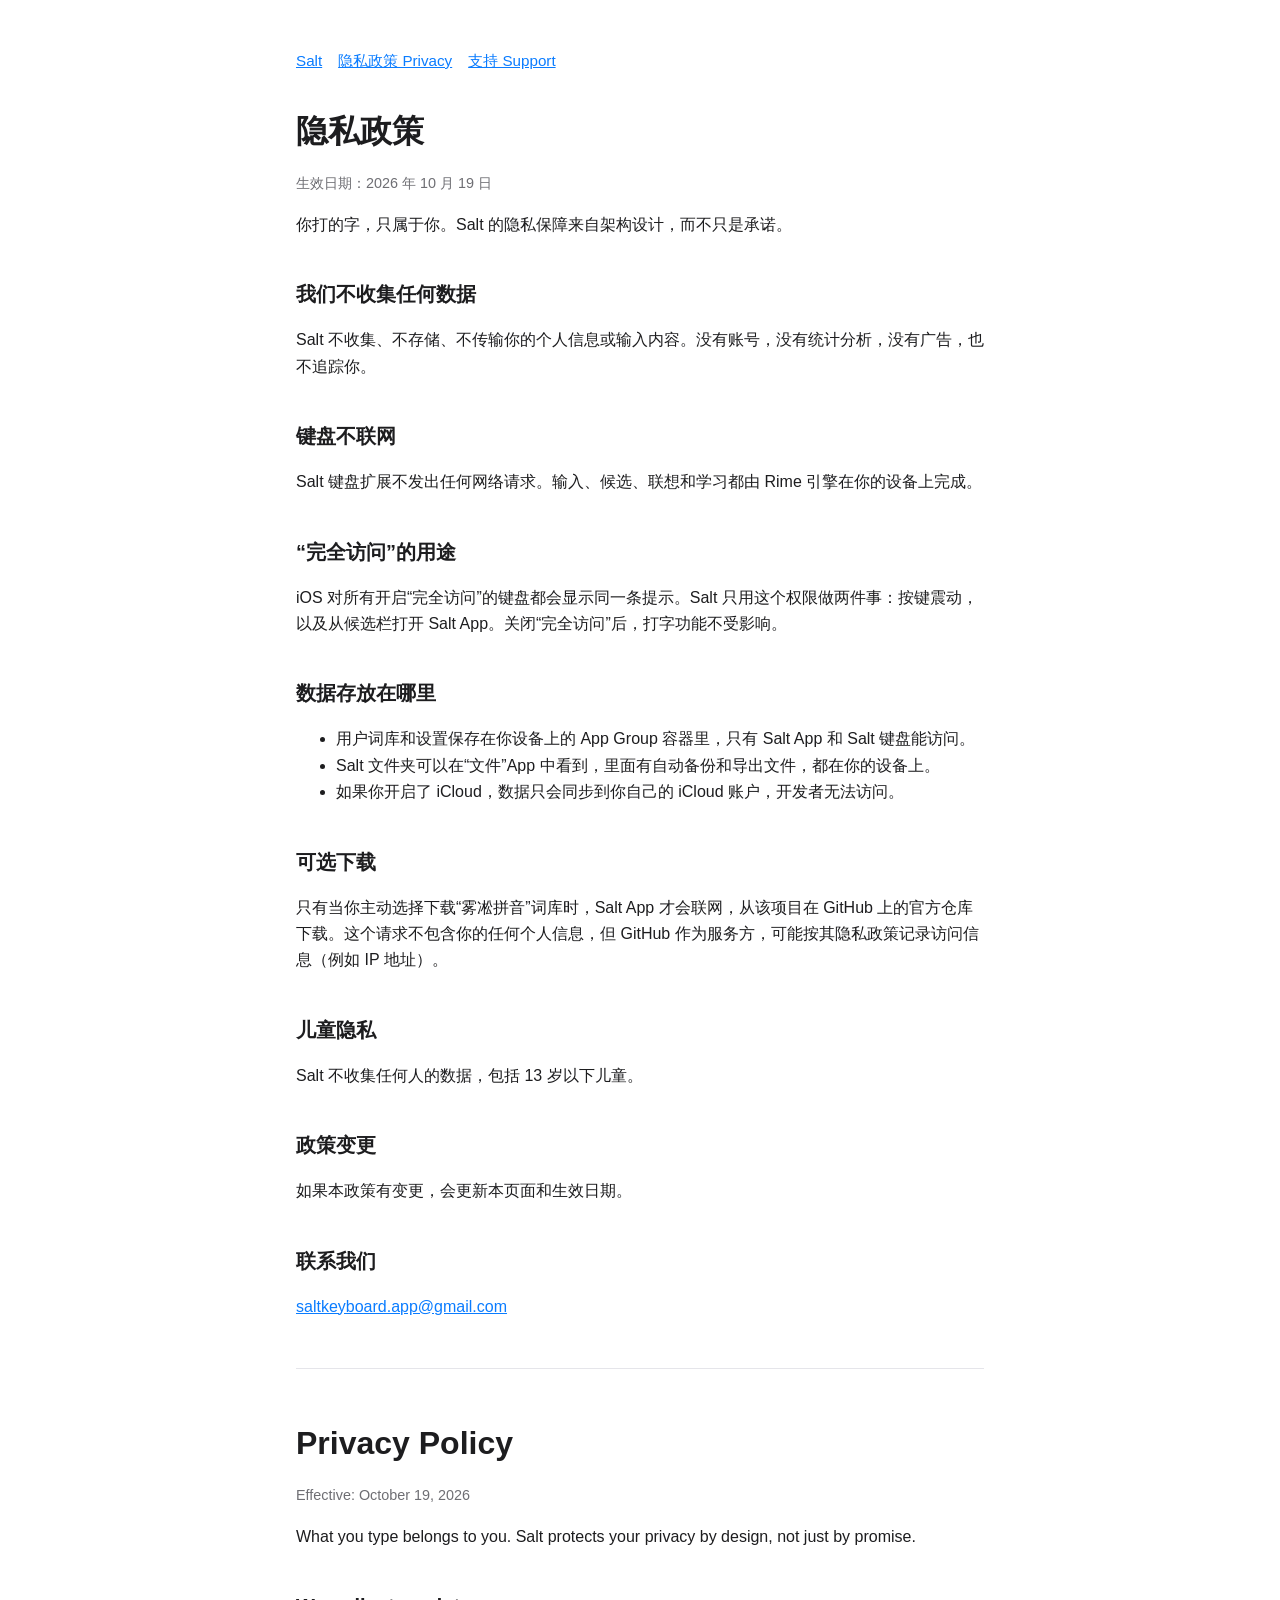
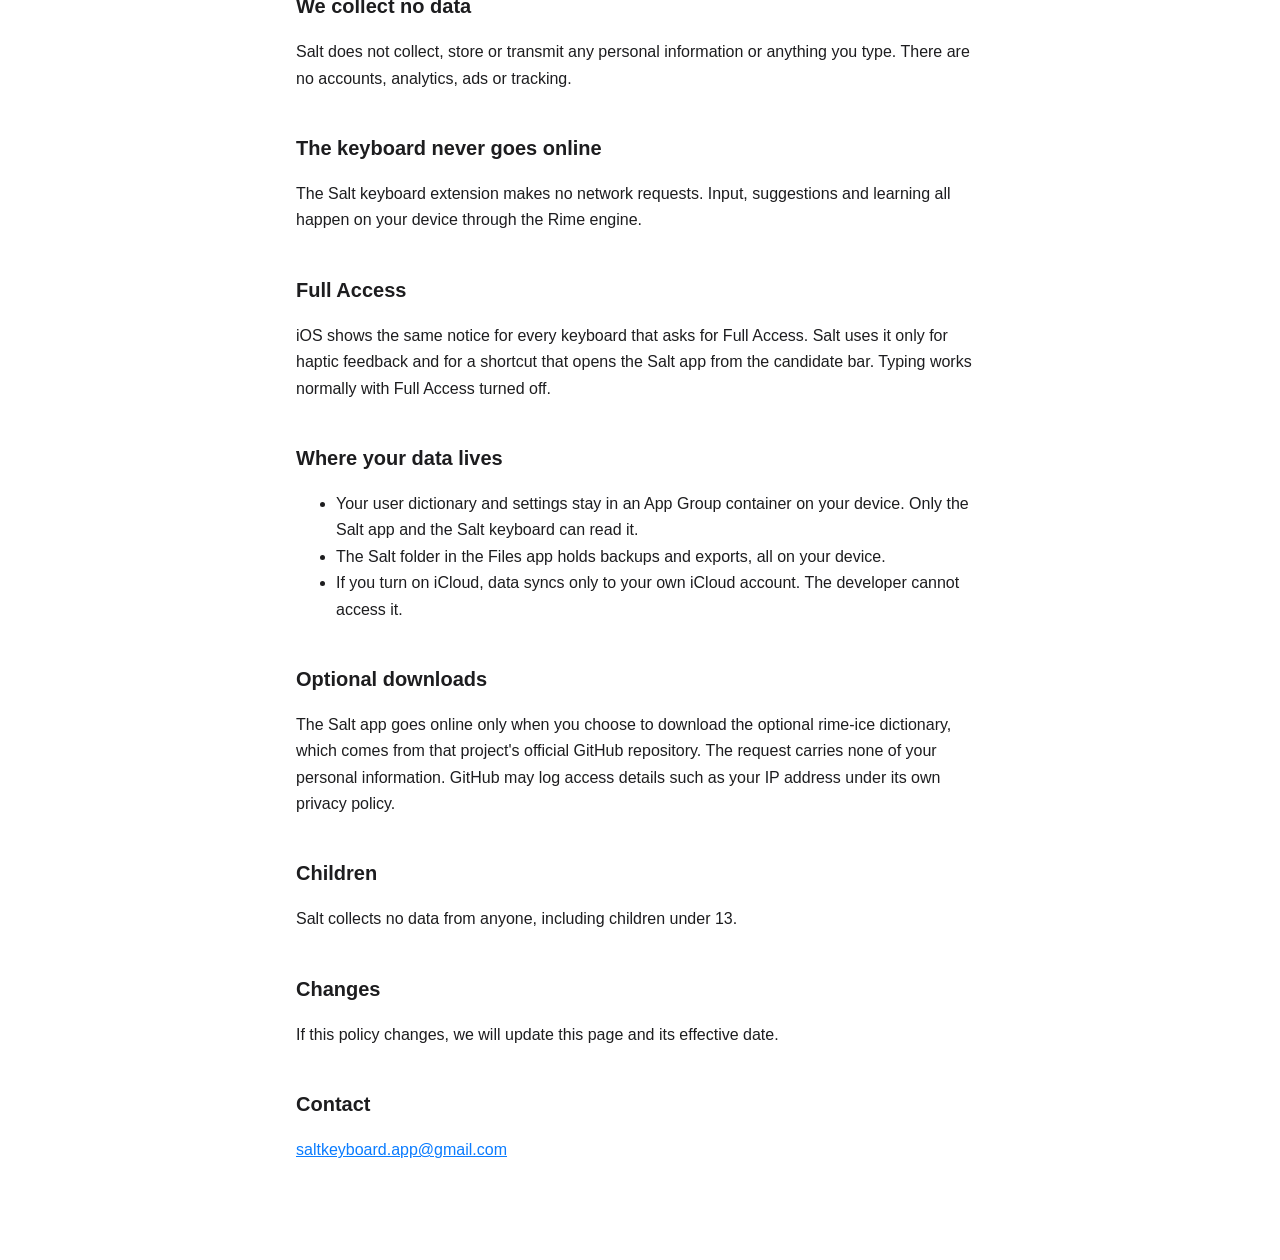
==== privacy.html @ 6d0b430e "Add landing, privacy policy and support pages Co-Authored-By: Claude Opus 5.5 <noreply@anthropic.com" ====
<!doctype html>
<html lang="zh-Hans">
<head>
<meta charset="utf-8">
<meta name="viewport" content="width=device-width,initial-scale=1">
<title>Salt 隐私政策</title>
<link rel="stylesheet" href="style.css">
</head>
<body><main>
<nav><a href="./">Salt</a><a href="privacy.html">隐私政策 Privacy</a><a href="support.html">支持 Support</a></nav>
<h1>隐私政策</h1>
<p class="muted">生效日期：2026 年 10 月 19 日</p>
<p>你打的字，只属于你。Salt 的隐私保障来自架构设计，而不只是承诺。</p>

<h2>我们不收集任何数据</h2>
<p>Salt 不收集、不存储、不传输你的个人信息或输入内容。没有账号，没有统计分析，没有广告，也不追踪你。</p>

<h2>键盘不联网</h2>
<p>Salt 键盘扩展不发出任何网络请求。输入、候选、联想和学习都由 Rime 引擎在你的设备上完成。</p>

<h2>“完全访问”的用途</h2>
<p>iOS 对所有开启“完全访问”的键盘都会显示同一条提示。Salt 只用这个权限做两件事：按键震动，以及从候选栏打开 Salt App。关闭“完全访问”后，打字功能不受影响。</p>

<h2>数据存放在哪里</h2>
<ul>
<li>用户词库和设置保存在你设备上的 App Group 容器里，只有 Salt App 和 Salt 键盘能访问。</li>
<li>Salt 文件夹可以在“文件”App 中看到，里面有自动备份和导出文件，都在你的设备上。</li>
<li>如果你开启了 iCloud，数据只会同步到你自己的 iCloud 账户，开发者无法访问。</li>
</ul>

<h2>可选下载</h2>
<p>只有当你主动选择下载“雾凇拼音”词库时，Salt App 才会联网，从该项目在 GitHub 上的官方仓库下载。这个请求不包含你的任何个人信息，但 GitHub 作为服务方，可能按其隐私政策记录访问信息（例如 IP 地址）。</p>

<h2>儿童隐私</h2>
<p>Salt 不收集任何人的数据，包括 13 岁以下儿童。</p>

<h2>政策变更</h2>
<p>如果本政策有变更，会更新本页面和生效日期。</p>

<h2>联系我们</h2>
<p><a href="mailto:saltkeyboard.app@gmail.com">saltkeyboard.app@gmail.com</a></p>

<hr>

<h1 lang="en">Privacy Policy</h1>
<div lang="en">
<p class="muted">Effective: October 19, 2026</p>
<p>What you type belongs to you. Salt protects your privacy by design, not just by promise.</p>
<h2>We collect no data</h2>
<p>Salt does not collect, store or transmit any personal information or anything you type. There are no accounts, analytics, ads or tracking.</p>
<h2>The keyboard never goes online</h2>
<p>The Salt keyboard extension makes no network requests. Input, suggestions and learning all happen on your device through the Rime engine.</p>
<h2>Full Access</h2>
<p>iOS shows the same notice for every keyboard that asks for Full Access. Salt uses it only for haptic feedback and for a shortcut that opens the Salt app from the candidate bar. Typing works normally with Full Access turned off.</p>
<h2>Where your data lives</h2>
<ul>
<li>Your user dictionary and settings stay in an App Group container on your device. Only the Salt app and the Salt keyboard can read it.</li>
<li>The Salt folder in the Files app holds backups and exports, all on your device.</li>
<li>If you turn on iCloud, data syncs only to your own iCloud account. The developer cannot access it.</li>
</ul>
<h2>Optional downloads</h2>
<p>The Salt app goes online only when you choose to download the optional rime-ice dictionary, which comes from that project's official GitHub repository. The request carries none of your personal information. GitHub may log access details such as your IP address under its own privacy policy.</p>
<h2>Children</h2>
<p>Salt collects no data from anyone, including children under 13.</p>
<h2>Changes</h2>
<p>If this policy changes, we will update this page and its effective date.</p>
<h2>Contact</h2>
<p><a href="mailto:saltkeyboard.app@gmail.com">saltkeyboard.app@gmail.com</a></p>
</div>
</main></body></html>
---- style.css ----
:root{--bg:#fff;--fg:#1d1d1f;--muted:#6e6e73;--line:#e5e5ea;--accent:#0a7cff}
@media (prefers-color-scheme:dark){:root{--bg:#000;--fg:#f5f5f7;--muted:#a1a1a6;--line:#2c2c2e;--accent:#4da3ff}}
*{box-sizing:border-box}
body{margin:0;background:var(--bg);color:var(--fg);font:16px/1.65 -apple-system,BlinkMacSystemFont,"PingFang SC","PingFang TC","Helvetica Neue",sans-serif}
main{max-width:720px;margin:0 auto;padding:48px 16px 80px}
h1{font-size:2rem;margin:0 0 4px}h2{font-size:1.25rem;margin:2em 0 .5em}
.muted{color:var(--muted);font-size:.9rem}
a{color:var(--accent)}
nav{display:flex;gap:16px;margin-bottom:32px;font-size:.95rem}
hr{border:0;border-top:1px solid var(--line);margin:48px 0}
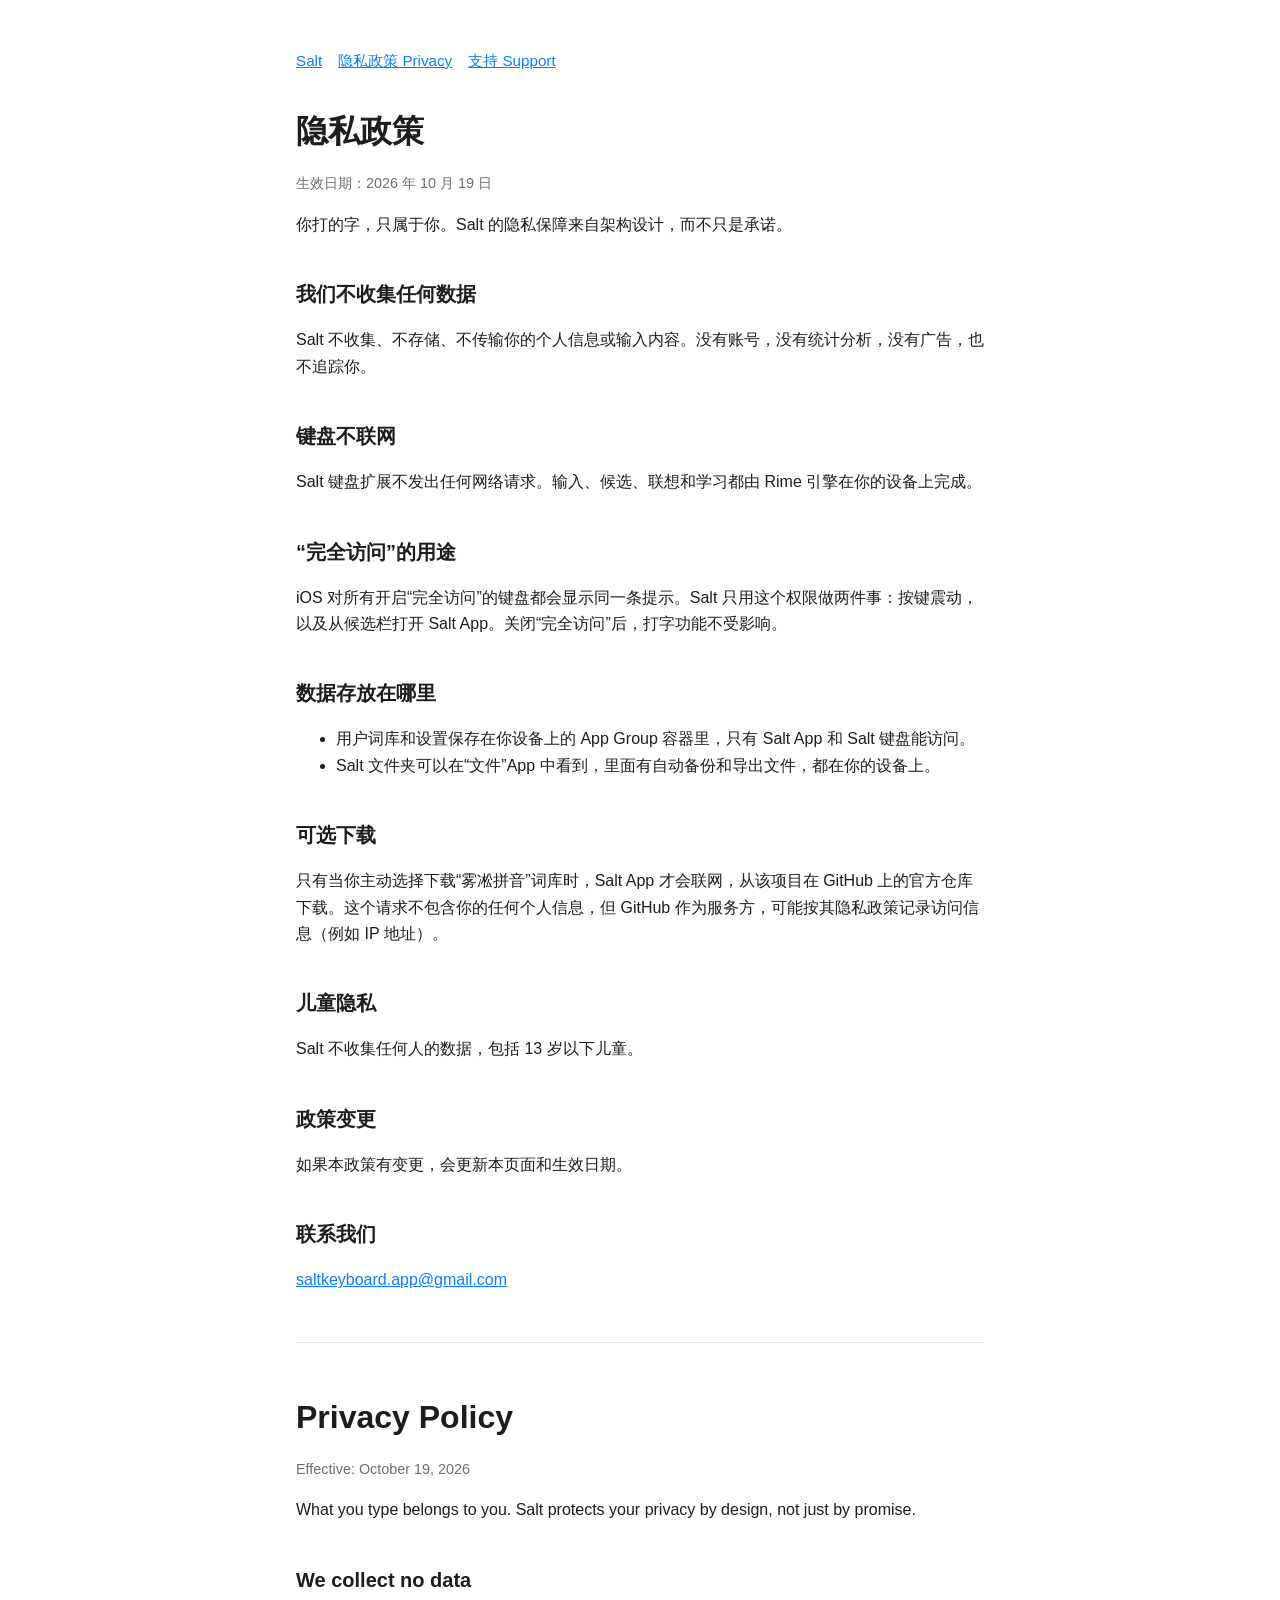
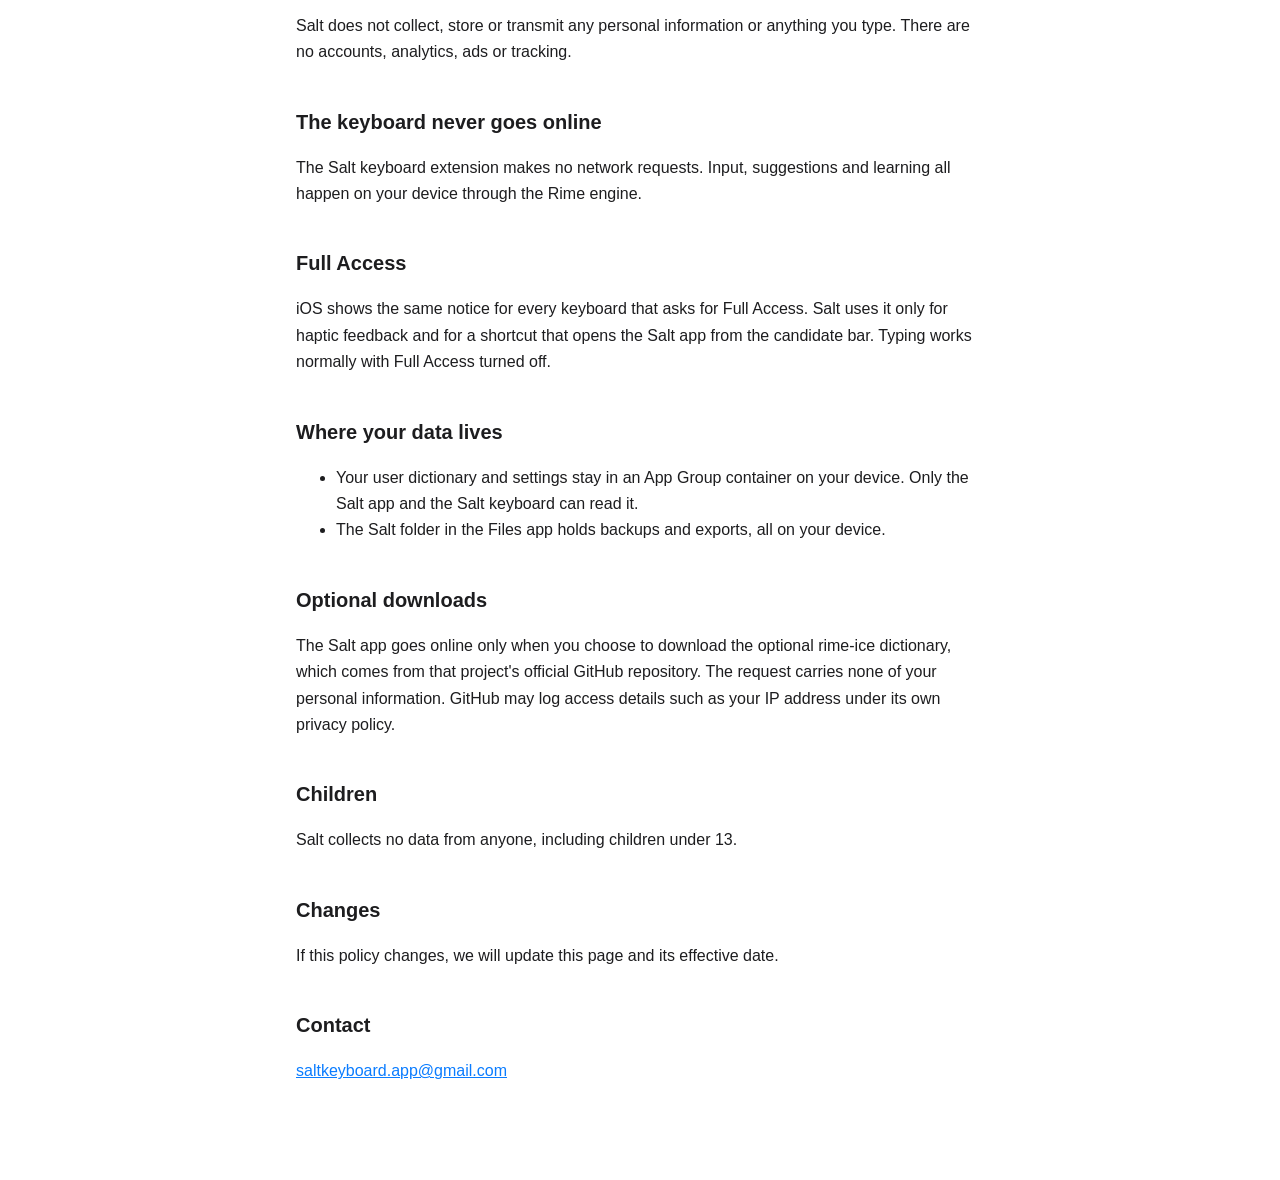
==== commit 064bcbc2: "Remove iCloud sync claims (not implemented) Co-Authored-By: Claude Opus 5.5 <noreply@anthropic.com> " ====
--- a/privacy.html
+++ b/privacy.html
@@ -25,7 +25,6 @@
 <ul>
 <li>用户词库和设置保存在你设备上的 App Group 容器里，只有 Salt App 和 Salt 键盘能访问。</li>
 <li>Salt 文件夹可以在“文件”App 中看到，里面有自动备份和导出文件，都在你的设备上。</li>
-<li>如果你开启了 iCloud，数据只会同步到你自己的 iCloud 账户，开发者无法访问。</li>
 </ul>
 
 <h2>可选下载</h2>
@@ -56,7 +55,6 @@
 <ul>
 <li>Your user dictionary and settings stay in an App Group container on your device. Only the Salt app and the Salt keyboard can read it.</li>
 <li>The Salt folder in the Files app holds backups and exports, all on your device.</li>
-<li>If you turn on iCloud, data syncs only to your own iCloud account. The developer cannot access it.</li>
 </ul>
 <h2>Optional downloads</h2>
 <p>The Salt app goes online only when you choose to download the optional rime-ice dictionary, which comes from that project's official GitHub repository. The request carries none of your personal information. GitHub may log access details such as your IP address under its own privacy policy.</p>
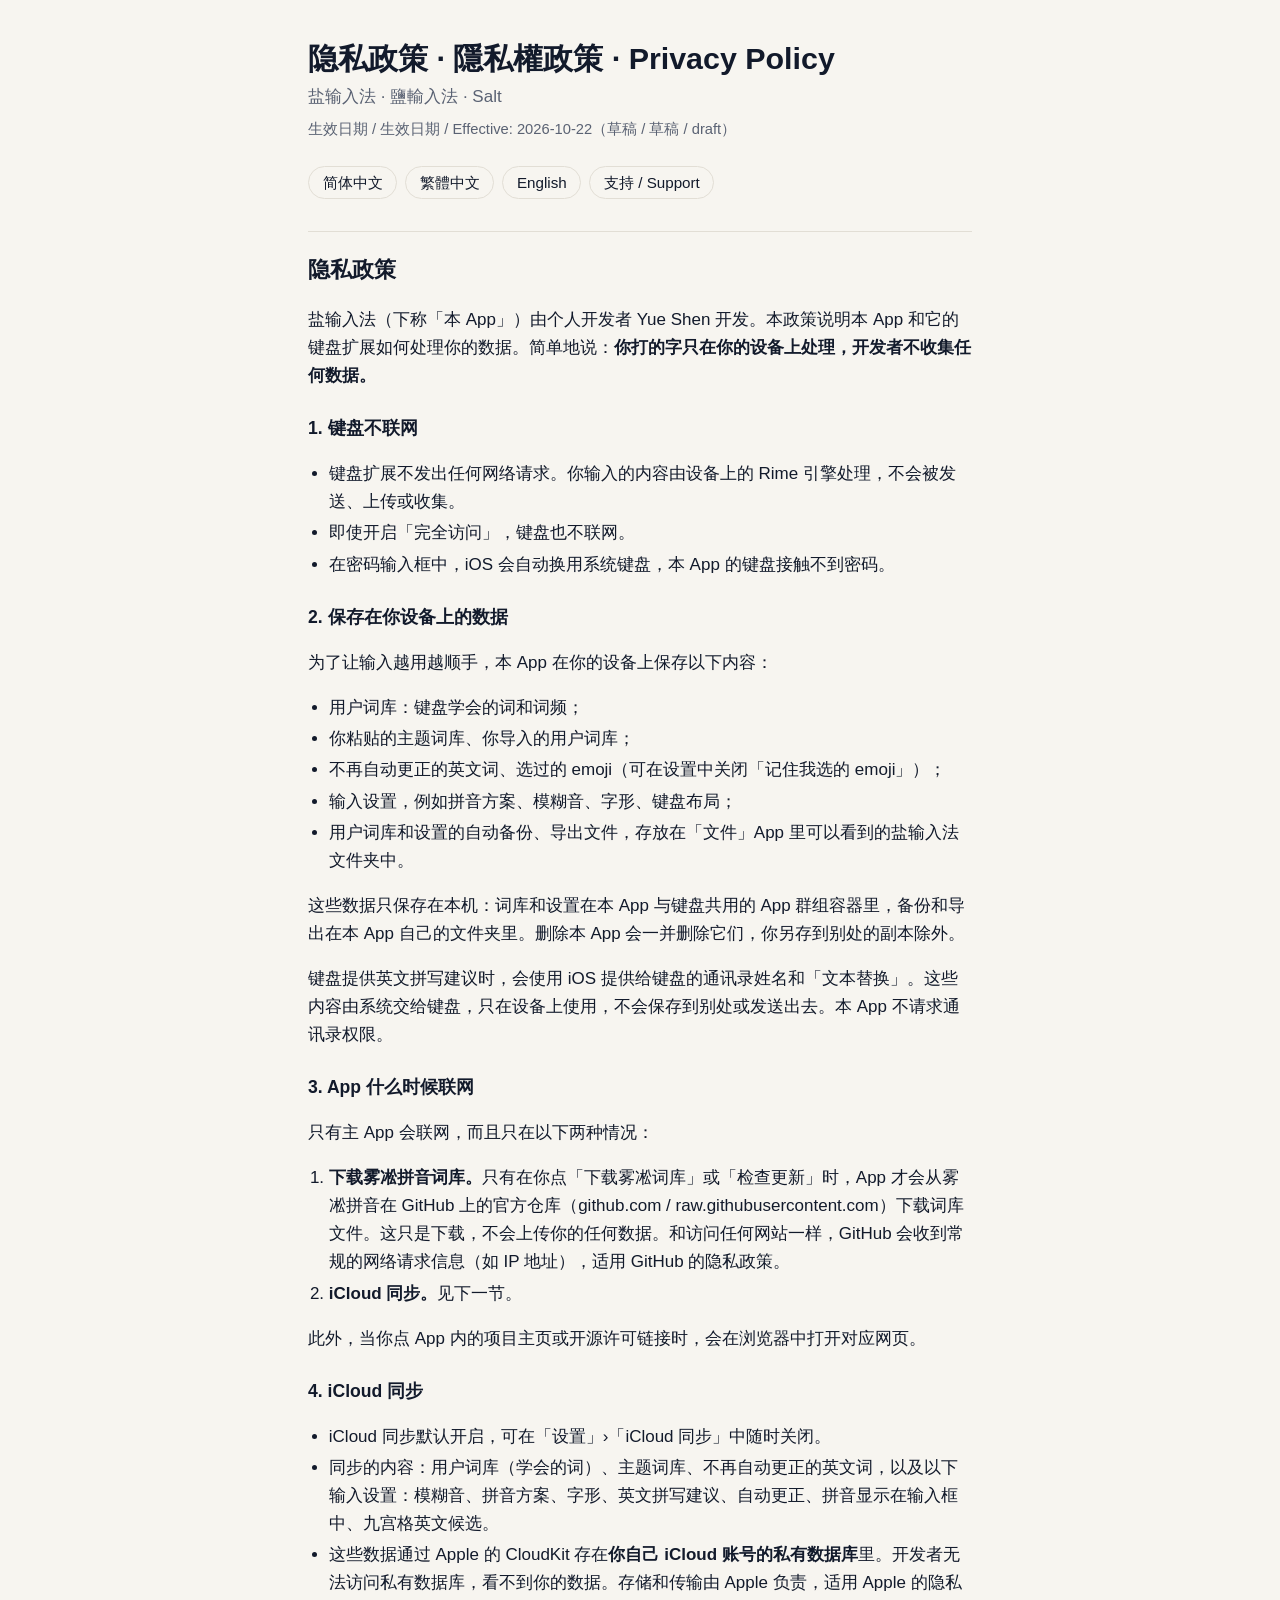
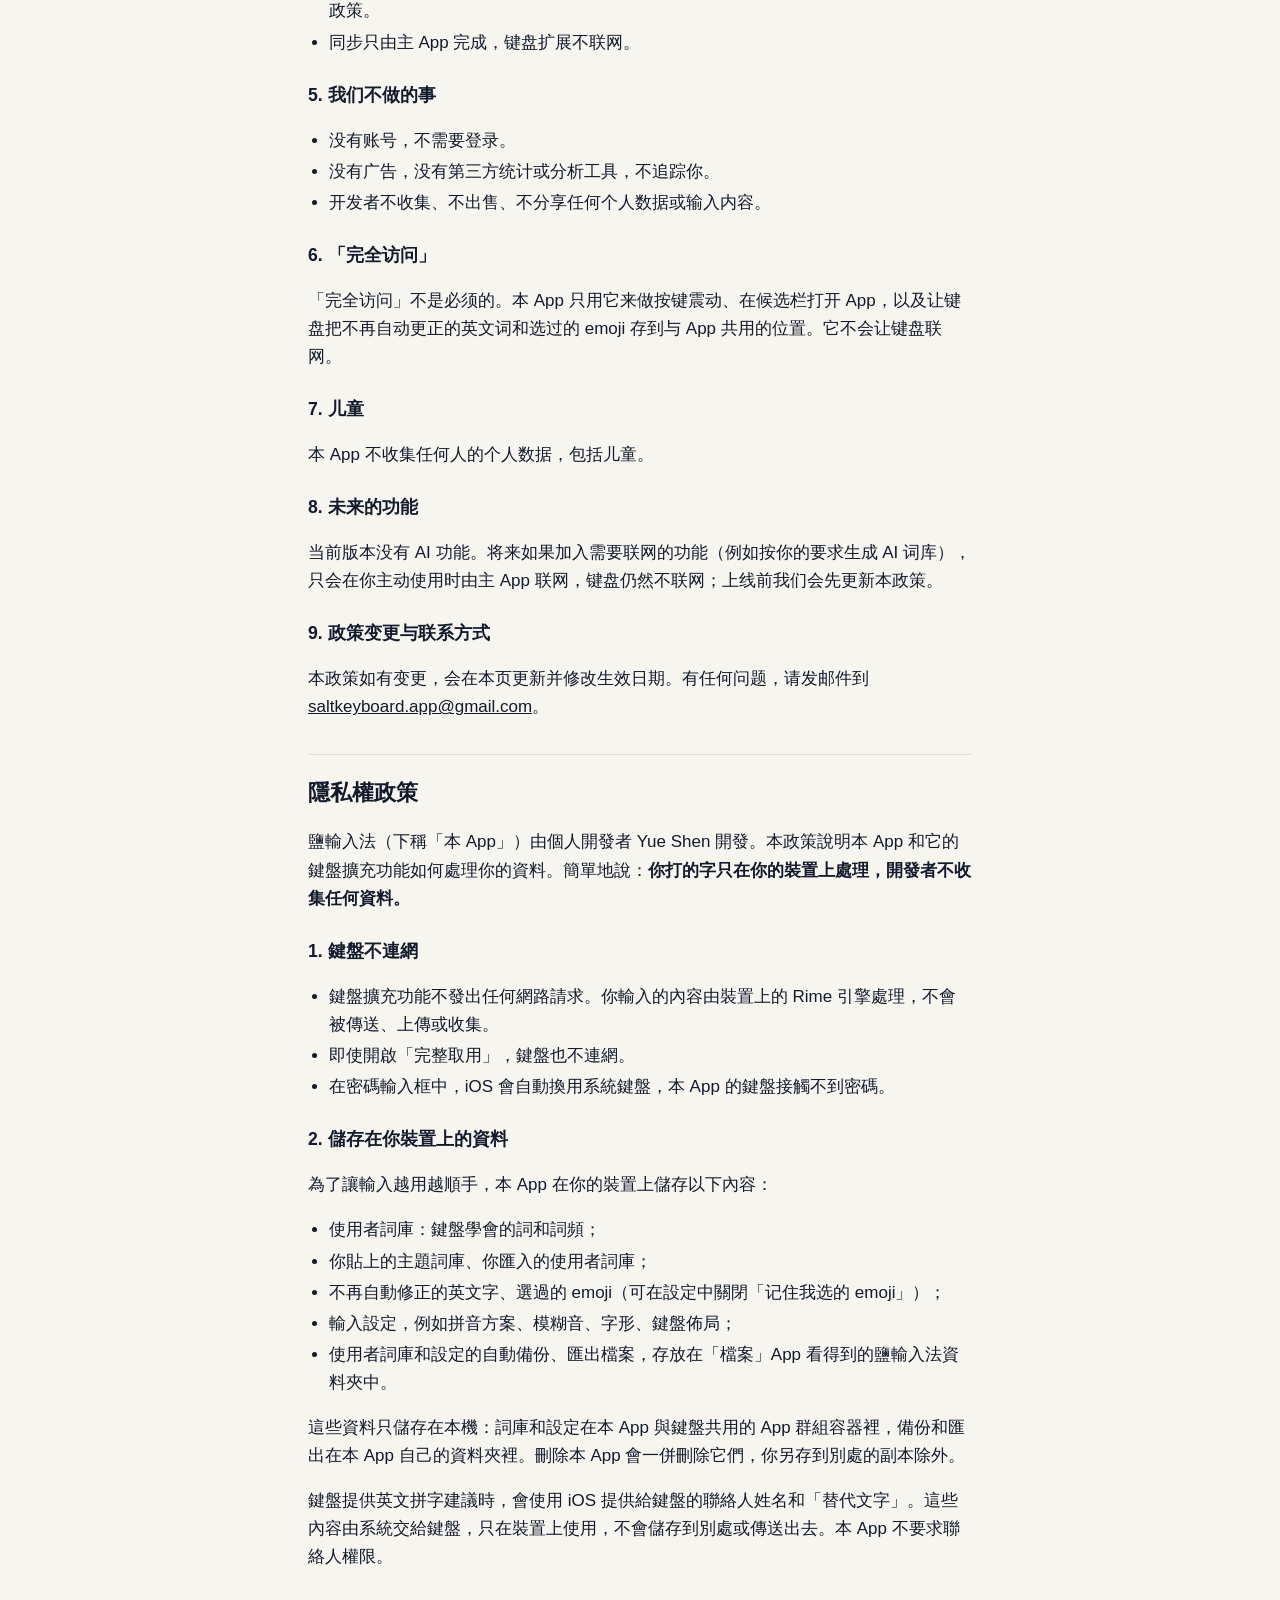
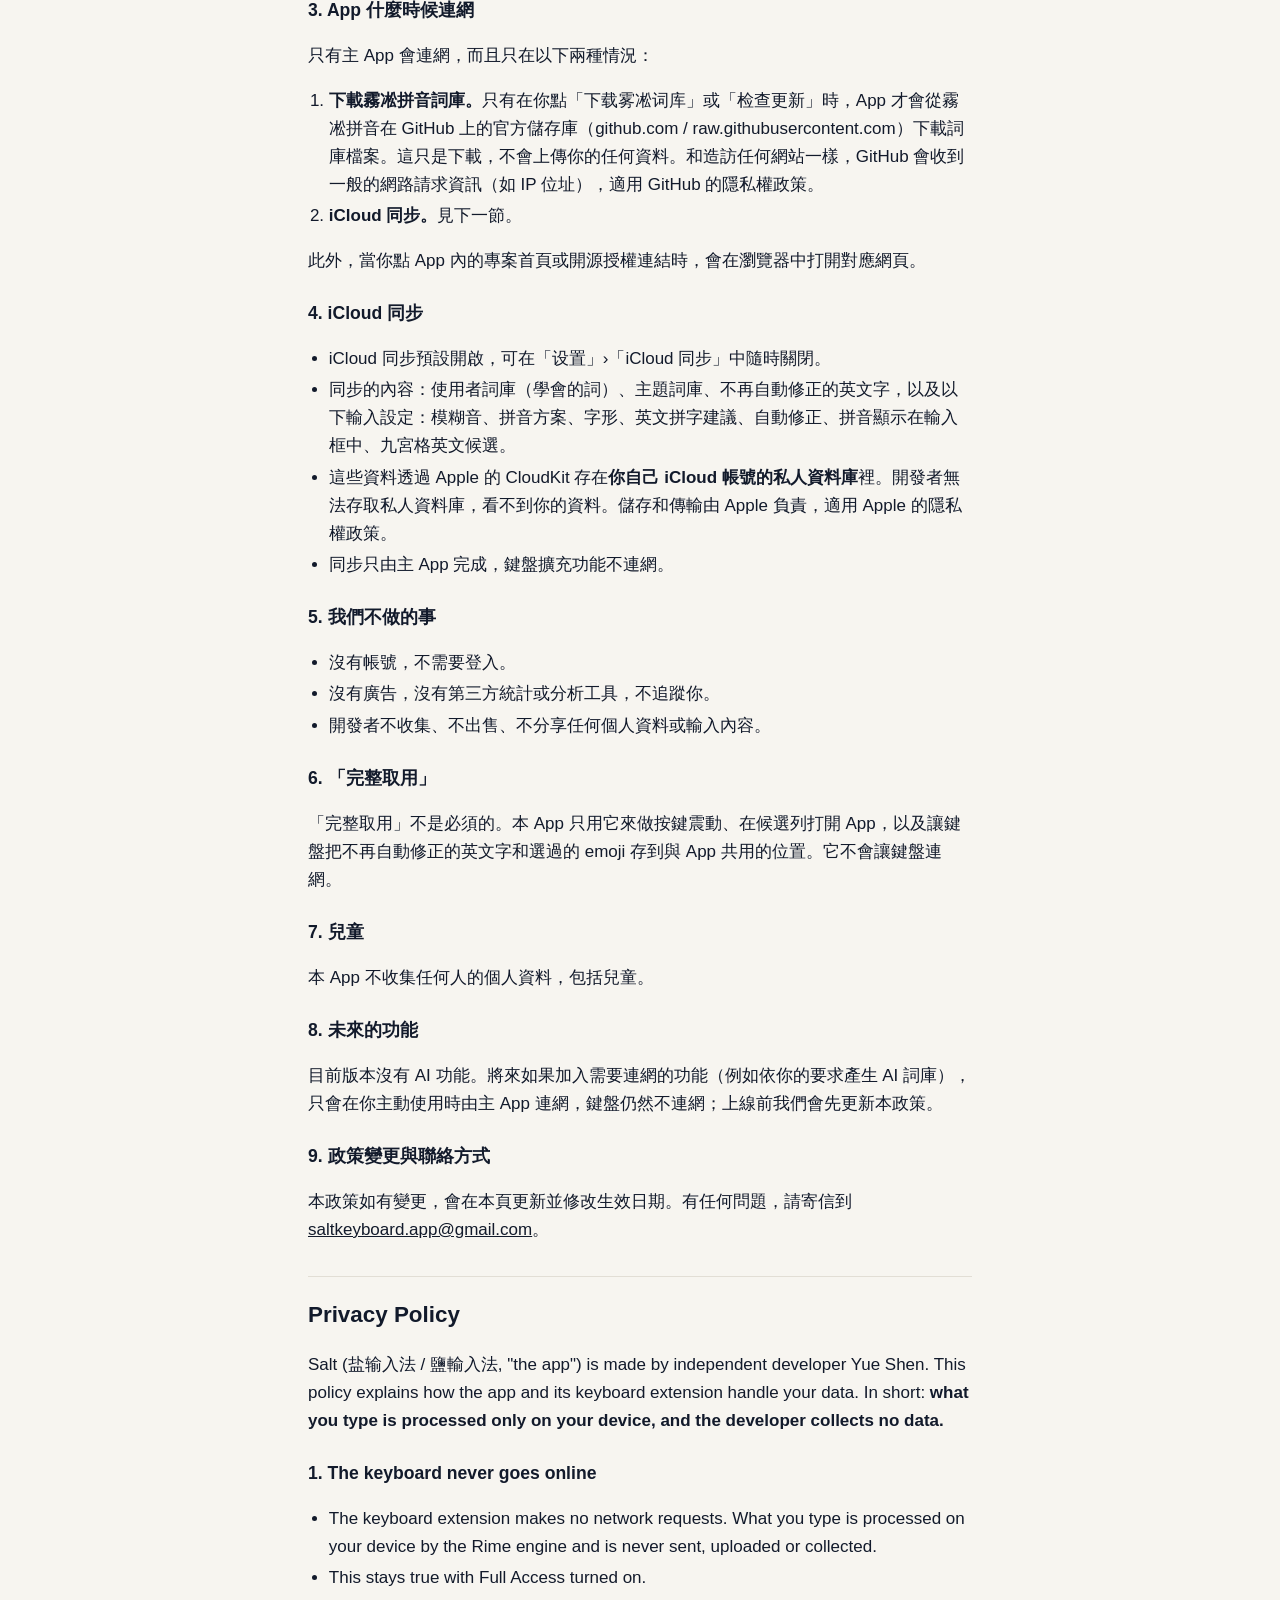
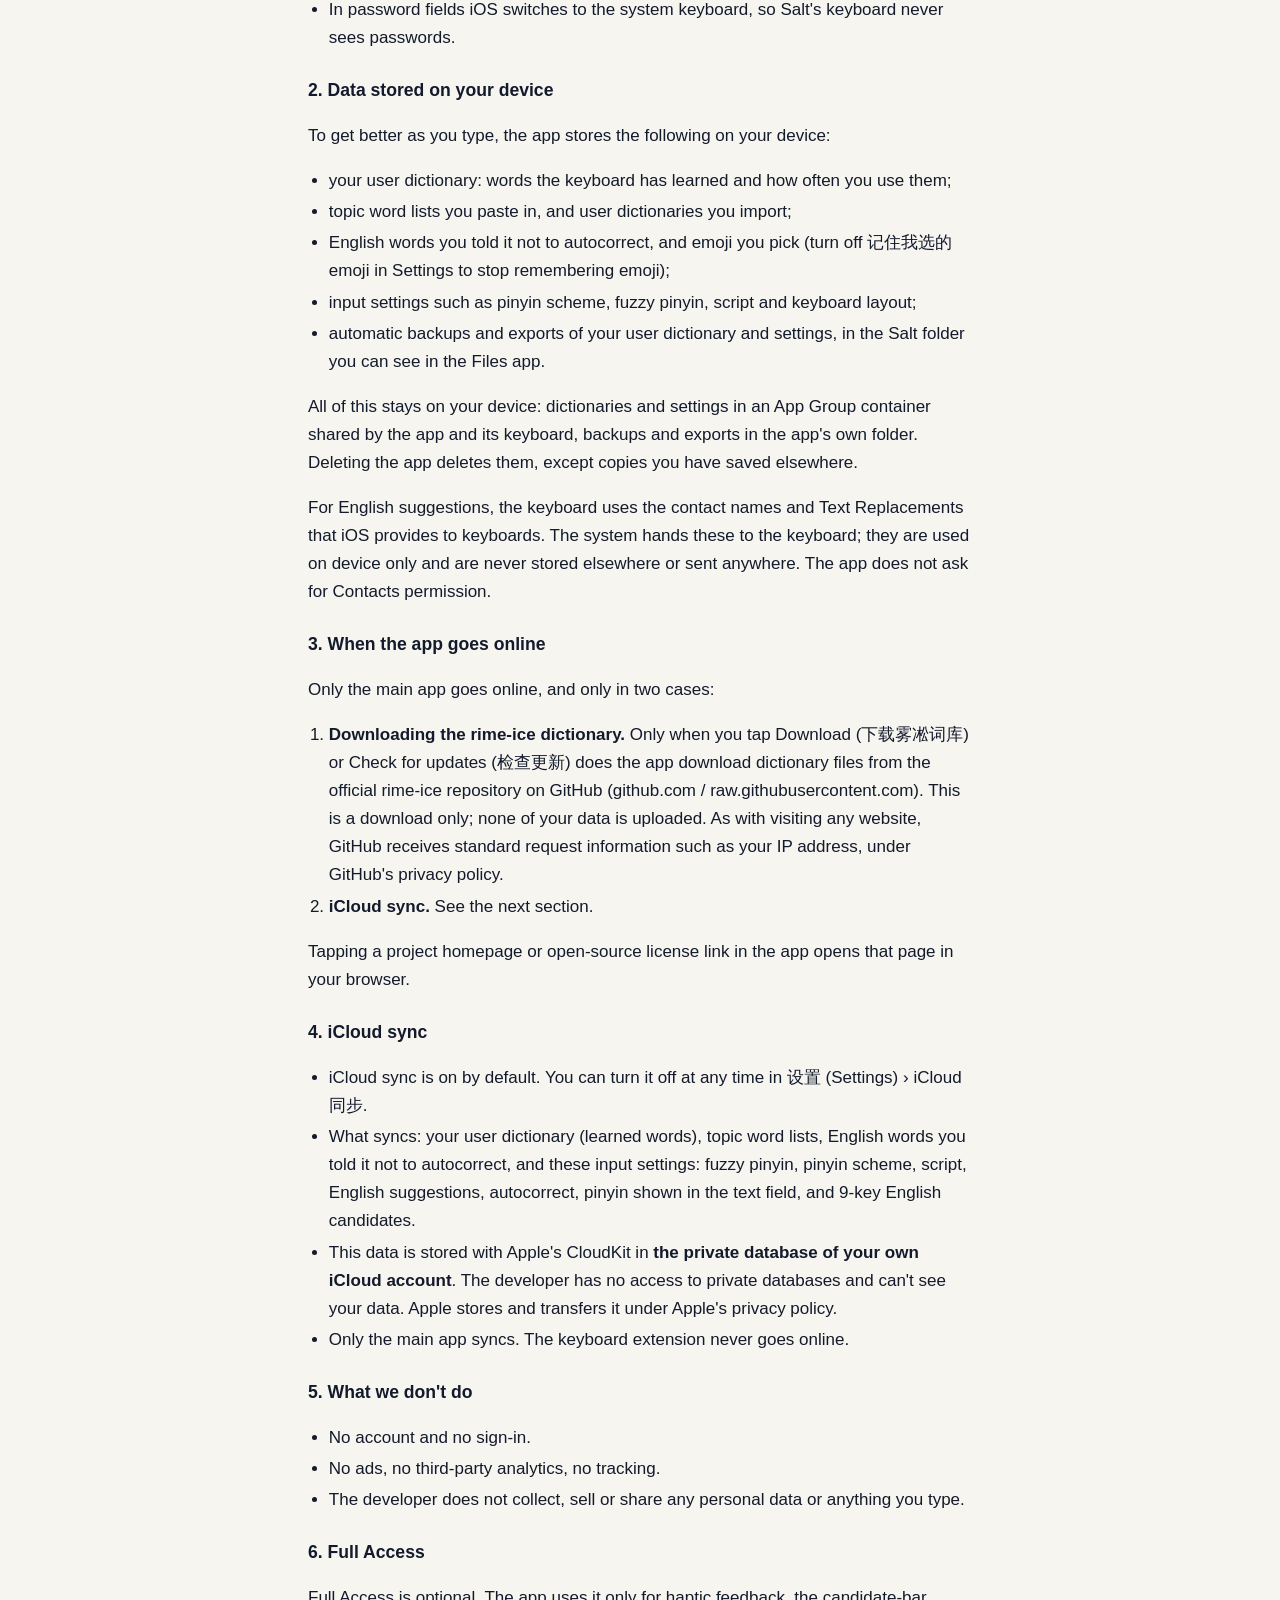
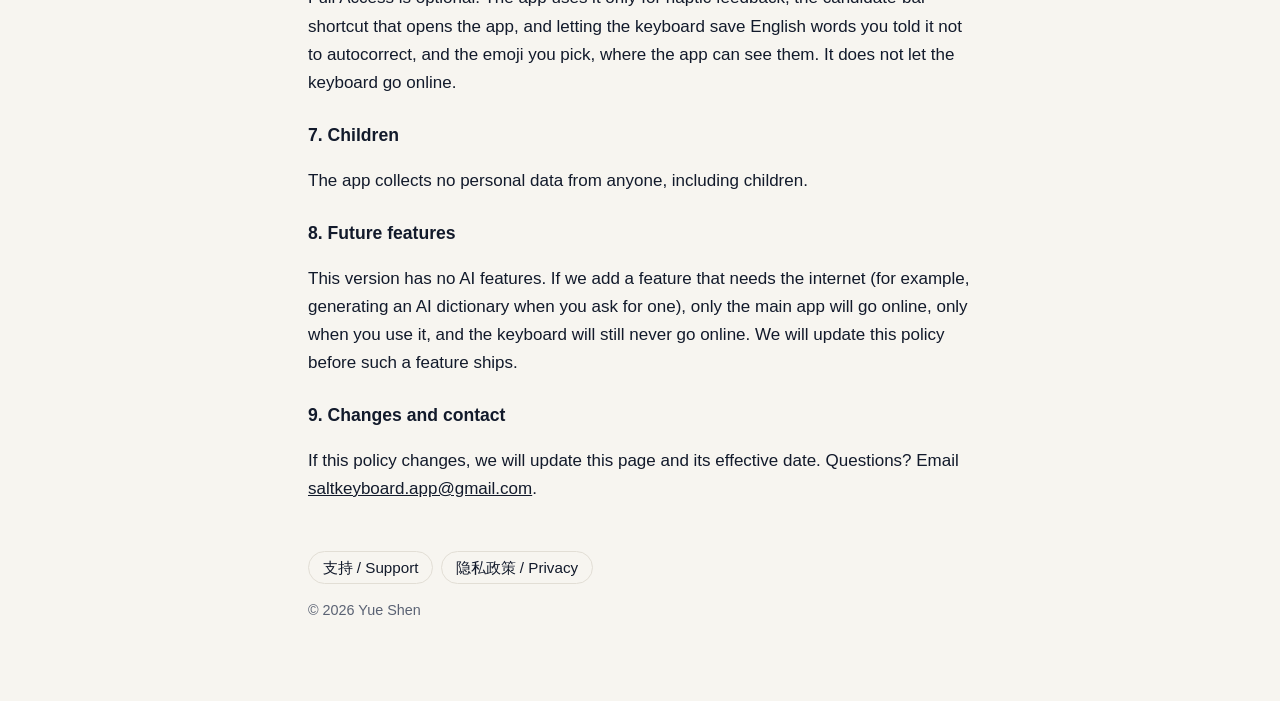
==== commit 14092d30: "Update support and privacy pages: 盐输入法 brand, iCloud sync, accurate Full Access use Co-Authored-By: " ====
--- a/privacy.html
+++ b/privacy.html
@@ -1,68 +1,217 @@
-<!doctype html>
+<!DOCTYPE html>
 <html lang="zh-Hans">
 <head>
 <meta charset="utf-8">
-<meta name="viewport" content="width=device-width,initial-scale=1">
-<title>Salt 隐私政策</title>
+<meta name="viewport" content="width=device-width, initial-scale=1, viewport-fit=cover">
+<meta name="color-scheme" content="light dark">
+<title>盐输入法 · 隐私政策 | 鹽輸入法 · 隱私權政策 | Salt Privacy Policy</title>
+<meta name="description" content="盐输入法隐私政策：键盘不联网，开发者不收集任何数据。Salt privacy policy: the keyboard never goes online and the developer collects no data.">
 <link rel="stylesheet" href="style.css">
 </head>
-<body><main>
-<nav><a href="./">Salt</a><a href="privacy.html">隐私政策 Privacy</a><a href="support.html">支持 Support</a></nav>
-<h1>隐私政策</h1>
-<p class="muted">生效日期：2026 年 10 月 19 日</p>
-<p>你打的字，只属于你。Salt 的隐私保障来自架构设计，而不只是承诺。</p>
-
-<h2>我们不收集任何数据</h2>
-<p>Salt 不收集、不存储、不传输你的个人信息或输入内容。没有账号，没有统计分析，没有广告，也不追踪你。</p>
-
-<h2>键盘不联网</h2>
-<p>Salt 键盘扩展不发出任何网络请求。输入、候选、联想和学习都由 Rime 引擎在你的设备上完成。</p>
-
-<h2>“完全访问”的用途</h2>
-<p>iOS 对所有开启“完全访问”的键盘都会显示同一条提示。Salt 只用这个权限做两件事：按键震动，以及从候选栏打开 Salt App。关闭“完全访问”后，打字功能不受影响。</p>
-
-<h2>数据存放在哪里</h2>
-<ul>
-<li>用户词库和设置保存在你设备上的 App Group 容器里，只有 Salt App 和 Salt 键盘能访问。</li>
-<li>Salt 文件夹可以在“文件”App 中看到，里面有自动备份和导出文件，都在你的设备上。</li>
-</ul>
-
-<h2>可选下载</h2>
-<p>只有当你主动选择下载“雾凇拼音”词库时，Salt App 才会联网，从该项目在 GitHub 上的官方仓库下载。这个请求不包含你的任何个人信息，但 GitHub 作为服务方，可能按其隐私政策记录访问信息（例如 IP 地址）。</p>
-
-<h2>儿童隐私</h2>
-<p>Salt 不收集任何人的数据，包括 13 岁以下儿童。</p>
-
-<h2>政策变更</h2>
-<p>如果本政策有变更，会更新本页面和生效日期。</p>
-
-<h2>联系我们</h2>
-<p><a href="mailto:saltkeyboard.app@gmail.com">saltkeyboard.app@gmail.com</a></p>
-
-<hr>
-
-<h1 lang="en">Privacy Policy</h1>
-<div lang="en">
-<p class="muted">Effective: October 19, 2026</p>
-<p>What you type belongs to you. Salt protects your privacy by design, not just by promise.</p>
-<h2>We collect no data</h2>
-<p>Salt does not collect, store or transmit any personal information or anything you type. There are no accounts, analytics, ads or tracking.</p>
-<h2>The keyboard never goes online</h2>
-<p>The Salt keyboard extension makes no network requests. Input, suggestions and learning all happen on your device through the Rime engine.</p>
-<h2>Full Access</h2>
-<p>iOS shows the same notice for every keyboard that asks for Full Access. Salt uses it only for haptic feedback and for a shortcut that opens the Salt app from the candidate bar. Typing works normally with Full Access turned off.</p>
-<h2>Where your data lives</h2>
-<ul>
-<li>Your user dictionary and settings stay in an App Group container on your device. Only the Salt app and the Salt keyboard can read it.</li>
-<li>The Salt folder in the Files app holds backups and exports, all on your device.</li>
-</ul>
-<h2>Optional downloads</h2>
-<p>The Salt app goes online only when you choose to download the optional rime-ice dictionary, which comes from that project's official GitHub repository. The request carries none of your personal information. GitHub may log access details such as your IP address under its own privacy policy.</p>
-<h2>Children</h2>
-<p>Salt collects no data from anyone, including children under 13.</p>
-<h2>Changes</h2>
-<p>If this policy changes, we will update this page and its effective date.</p>
-<h2>Contact</h2>
-<p><a href="mailto:saltkeyboard.app@gmail.com">saltkeyboard.app@gmail.com</a></p>
-</div>
-</main></body></html>
+<body>
+<main>
+
+<header class="brand">
+  <h1>隐私政策 · 隱私權政策 · Privacy Policy</h1>
+  <p>盐输入法 · 鹽輸入法 · Salt</p>
+  <p class="muted">生效日期 / 生效日期 / Effective: 2026-10-22（草稿 / 草稿 / draft）</p>
+</header>
+
+<nav class="lang" aria-label="Language">
+  <a href="#zh-Hans" lang="zh-Hans">简体中文</a>
+  <a href="#zh-Hant" lang="zh-Hant">繁體中文</a>
+  <a href="#en" lang="en">English</a>
+  <a href="index.html">支持 / Support</a>
+</nav>
+
+<!-- ============ 简体中文 ============ -->
+<section id="zh-Hans" class="lang-block" lang="zh-Hans">
+  <h2>隐私政策</h2>
+  <p>盐输入法（下称「本 App」）由个人开发者 Yue Shen 开发。本政策说明本 App 和它的键盘扩展如何处理你的数据。简单地说：<strong>你打的字只在你的设备上处理，开发者不收集任何数据。</strong></p>
+
+  <h3>1. 键盘不联网</h3>
+  <ul>
+    <li>键盘扩展不发出任何网络请求。你输入的内容由设备上的 Rime 引擎处理，不会被发送、上传或收集。</li>
+    <li>即使开启「完全访问」，键盘也不联网。</li>
+    <li>在密码输入框中，iOS 会自动换用系统键盘，本 App 的键盘接触不到密码。</li>
+  </ul>
+
+  <h3>2. 保存在你设备上的数据</h3>
+  <p>为了让输入越用越顺手，本 App 在你的设备上保存以下内容：</p>
+  <ul>
+    <li>用户词库：键盘学会的词和词频；</li>
+    <li>你粘贴的主题词库、你导入的用户词库；</li>
+    <li>不再自动更正的英文词、选过的 emoji（可在设置中关闭「记住我选的 emoji」）；</li>
+    <li>输入设置，例如拼音方案、模糊音、字形、键盘布局；</li>
+    <li>用户词库和设置的自动备份、导出文件，存放在「文件」App 里可以看到的盐输入法文件夹中。</li>
+  </ul>
+  <p>这些数据只保存在本机：词库和设置在本 App 与键盘共用的 App 群组容器里，备份和导出在本 App 自己的文件夹里。删除本 App 会一并删除它们，你另存到别处的副本除外。</p>
+  <p>键盘提供英文拼写建议时，会使用 iOS 提供给键盘的通讯录姓名和「文本替换」。这些内容由系统交给键盘，只在设备上使用，不会保存到别处或发送出去。本 App 不请求通讯录权限。</p>
+
+  <h3>3. App 什么时候联网</h3>
+  <p>只有主 App 会联网，而且只在以下两种情况：</p>
+  <ol>
+    <li><strong>下载雾凇拼音词库。</strong>只有在你点「下载雾凇词库」或「检查更新」时，App 才会从雾凇拼音在 GitHub 上的官方仓库（github.com / raw.githubusercontent.com）下载词库文件。这只是下载，不会上传你的任何数据。和访问任何网站一样，GitHub 会收到常规的网络请求信息（如 IP 地址），适用 GitHub 的隐私政策。</li>
+    <li><strong>iCloud 同步。</strong>见下一节。</li>
+  </ol>
+  <p>此外，当你点 App 内的项目主页或开源许可链接时，会在浏览器中打开对应网页。</p>
+
+  <h3>4. iCloud 同步</h3>
+  <ul>
+    <li>iCloud 同步默认开启，可在「设置」›「iCloud 同步」中随时关闭。</li>
+    <li>同步的内容：用户词库（学会的词）、主题词库、不再自动更正的英文词，以及以下输入设置：模糊音、拼音方案、字形、英文拼写建议、自动更正、拼音显示在输入框中、九宫格英文候选。</li>
+    <li>这些数据通过 Apple 的 CloudKit 存在<strong>你自己 iCloud 账号的私有数据库</strong>里。开发者无法访问私有数据库，看不到你的数据。存储和传输由 Apple 负责，适用 Apple 的隐私政策。</li>
+    <li>同步只由主 App 完成，键盘扩展不联网。</li>
+  </ul>
+
+  <h3>5. 我们不做的事</h3>
+  <ul>
+    <li>没有账号，不需要登录。</li>
+    <li>没有广告，没有第三方统计或分析工具，不追踪你。</li>
+    <li>开发者不收集、不出售、不分享任何个人数据或输入内容。</li>
+  </ul>
+
+  <h3>6. 「完全访问」</h3>
+  <p>「完全访问」不是必须的。本 App 只用它来做按键震动、在候选栏打开 App，以及让键盘把不再自动更正的英文词和选过的 emoji 存到与 App 共用的位置。它不会让键盘联网。</p>
+
+  <h3>7. 儿童</h3>
+  <p>本 App 不收集任何人的个人数据，包括儿童。</p>
+
+  <h3>8. 未来的功能</h3>
+  <p>当前版本没有 AI 功能。将来如果加入需要联网的功能（例如按你的要求生成 AI 词库），只会在你主动使用时由主 App 联网，键盘仍然不联网；上线前我们会先更新本政策。</p>
+
+  <h3>9. 政策变更与联系方式</h3>
+  <p>本政策如有变更，会在本页更新并修改生效日期。有任何问题，请发邮件到 <a href="mailto:saltkeyboard.app@gmail.com">saltkeyboard.app@gmail.com</a>。</p>
+</section>
+
+<!-- ============ 繁體中文 ============ -->
+<section id="zh-Hant" class="lang-block" lang="zh-Hant">
+  <h2>隱私權政策</h2>
+  <p>鹽輸入法（下稱「本 App」）由個人開發者 Yue Shen 開發。本政策說明本 App 和它的鍵盤擴充功能如何處理你的資料。簡單地說：<strong>你打的字只在你的裝置上處理，開發者不收集任何資料。</strong></p>
+
+  <h3>1. 鍵盤不連網</h3>
+  <ul>
+    <li>鍵盤擴充功能不發出任何網路請求。你輸入的內容由裝置上的 Rime 引擎處理，不會被傳送、上傳或收集。</li>
+    <li>即使開啟「完整取用」，鍵盤也不連網。</li>
+    <li>在密碼輸入框中，iOS 會自動換用系統鍵盤，本 App 的鍵盤接觸不到密碼。</li>
+  </ul>
+
+  <h3>2. 儲存在你裝置上的資料</h3>
+  <p>為了讓輸入越用越順手，本 App 在你的裝置上儲存以下內容：</p>
+  <ul>
+    <li>使用者詞庫：鍵盤學會的詞和詞頻；</li>
+    <li>你貼上的主題詞庫、你匯入的使用者詞庫；</li>
+    <li>不再自動修正的英文字、選過的 emoji（可在設定中關閉「记住我选的 emoji」）；</li>
+    <li>輸入設定，例如拼音方案、模糊音、字形、鍵盤佈局；</li>
+    <li>使用者詞庫和設定的自動備份、匯出檔案，存放在「檔案」App 看得到的鹽輸入法資料夾中。</li>
+  </ul>
+  <p>這些資料只儲存在本機：詞庫和設定在本 App 與鍵盤共用的 App 群組容器裡，備份和匯出在本 App 自己的資料夾裡。刪除本 App 會一併刪除它們，你另存到別處的副本除外。</p>
+  <p>鍵盤提供英文拼字建議時，會使用 iOS 提供給鍵盤的聯絡人姓名和「替代文字」。這些內容由系統交給鍵盤，只在裝置上使用，不會儲存到別處或傳送出去。本 App 不要求聯絡人權限。</p>
+
+  <h3>3. App 什麼時候連網</h3>
+  <p>只有主 App 會連網，而且只在以下兩種情況：</p>
+  <ol>
+    <li><strong>下載霧凇拼音詞庫。</strong>只有在你點「下载雾凇词库」或「检查更新」時，App 才會從霧凇拼音在 GitHub 上的官方儲存庫（github.com / raw.githubusercontent.com）下載詞庫檔案。這只是下載，不會上傳你的任何資料。和造訪任何網站一樣，GitHub 會收到一般的網路請求資訊（如 IP 位址），適用 GitHub 的隱私權政策。</li>
+    <li><strong>iCloud 同步。</strong>見下一節。</li>
+  </ol>
+  <p>此外，當你點 App 內的專案首頁或開源授權連結時，會在瀏覽器中打開對應網頁。</p>
+
+  <h3>4. iCloud 同步</h3>
+  <ul>
+    <li>iCloud 同步預設開啟，可在「设置」›「iCloud 同步」中隨時關閉。</li>
+    <li>同步的內容：使用者詞庫（學會的詞）、主題詞庫、不再自動修正的英文字，以及以下輸入設定：模糊音、拼音方案、字形、英文拼字建議、自動修正、拼音顯示在輸入框中、九宮格英文候選。</li>
+    <li>這些資料透過 Apple 的 CloudKit 存在<strong>你自己 iCloud 帳號的私人資料庫</strong>裡。開發者無法存取私人資料庫，看不到你的資料。儲存和傳輸由 Apple 負責，適用 Apple 的隱私權政策。</li>
+    <li>同步只由主 App 完成，鍵盤擴充功能不連網。</li>
+  </ul>
+
+  <h3>5. 我們不做的事</h3>
+  <ul>
+    <li>沒有帳號，不需要登入。</li>
+    <li>沒有廣告，沒有第三方統計或分析工具，不追蹤你。</li>
+    <li>開發者不收集、不出售、不分享任何個人資料或輸入內容。</li>
+  </ul>
+
+  <h3>6. 「完整取用」</h3>
+  <p>「完整取用」不是必須的。本 App 只用它來做按鍵震動、在候選列打開 App，以及讓鍵盤把不再自動修正的英文字和選過的 emoji 存到與 App 共用的位置。它不會讓鍵盤連網。</p>
+
+  <h3>7. 兒童</h3>
+  <p>本 App 不收集任何人的個人資料，包括兒童。</p>
+
+  <h3>8. 未來的功能</h3>
+  <p>目前版本沒有 AI 功能。將來如果加入需要連網的功能（例如依你的要求產生 AI 詞庫），只會在你主動使用時由主 App 連網，鍵盤仍然不連網；上線前我們會先更新本政策。</p>
+
+  <h3>9. 政策變更與聯絡方式</h3>
+  <p>本政策如有變更，會在本頁更新並修改生效日期。有任何問題，請寄信到 <a href="mailto:saltkeyboard.app@gmail.com">saltkeyboard.app@gmail.com</a>。</p>
+</section>
+
+<!-- ============ English ============ -->
+<section id="en" class="lang-block" lang="en">
+  <h2>Privacy Policy</h2>
+  <p>Salt (盐输入法 / 鹽輸入法, "the app") is made by independent developer Yue Shen. This policy explains how the app and its keyboard extension handle your data. In short: <strong>what you type is processed only on your device, and the developer collects no data.</strong></p>
+
+  <h3>1. The keyboard never goes online</h3>
+  <ul>
+    <li>The keyboard extension makes no network requests. What you type is processed on your device by the Rime engine and is never sent, uploaded or collected.</li>
+    <li>This stays true with Full Access turned on.</li>
+    <li>In password fields iOS switches to the system keyboard, so Salt's keyboard never sees passwords.</li>
+  </ul>
+
+  <h3>2. Data stored on your device</h3>
+  <p>To get better as you type, the app stores the following on your device:</p>
+  <ul>
+    <li>your user dictionary: words the keyboard has learned and how often you use them;</li>
+    <li>topic word lists you paste in, and user dictionaries you import;</li>
+    <li>English words you told it not to autocorrect, and emoji you pick (turn off 记住我选的 emoji in Settings to stop remembering emoji);</li>
+    <li>input settings such as pinyin scheme, fuzzy pinyin, script and keyboard layout;</li>
+    <li>automatic backups and exports of your user dictionary and settings, in the Salt folder you can see in the Files app.</li>
+  </ul>
+  <p>All of this stays on your device: dictionaries and settings in an App Group container shared by the app and its keyboard, backups and exports in the app's own folder. Deleting the app deletes them, except copies you have saved elsewhere.</p>
+  <p>For English suggestions, the keyboard uses the contact names and Text Replacements that iOS provides to keyboards. The system hands these to the keyboard; they are used on device only and are never stored elsewhere or sent anywhere. The app does not ask for Contacts permission.</p>
+
+  <h3>3. When the app goes online</h3>
+  <p>Only the main app goes online, and only in two cases:</p>
+  <ol>
+    <li><strong>Downloading the rime-ice dictionary.</strong> Only when you tap Download (下载雾凇词库) or Check for updates (检查更新) does the app download dictionary files from the official rime-ice repository on GitHub (github.com / raw.githubusercontent.com). This is a download only; none of your data is uploaded. As with visiting any website, GitHub receives standard request information such as your IP address, under GitHub's privacy policy.</li>
+    <li><strong>iCloud sync.</strong> See the next section.</li>
+  </ol>
+  <p>Tapping a project homepage or open-source license link in the app opens that page in your browser.</p>
+
+  <h3>4. iCloud sync</h3>
+  <ul>
+    <li>iCloud sync is on by default. You can turn it off at any time in 设置 (Settings) › iCloud 同步.</li>
+    <li>What syncs: your user dictionary (learned words), topic word lists, English words you told it not to autocorrect, and these input settings: fuzzy pinyin, pinyin scheme, script, English suggestions, autocorrect, pinyin shown in the text field, and 9-key English candidates.</li>
+    <li>This data is stored with Apple's CloudKit in <strong>the private database of your own iCloud account</strong>. The developer has no access to private databases and can't see your data. Apple stores and transfers it under Apple's privacy policy.</li>
+    <li>Only the main app syncs. The keyboard extension never goes online.</li>
+  </ul>
+
+  <h3>5. What we don't do</h3>
+  <ul>
+    <li>No account and no sign-in.</li>
+    <li>No ads, no third-party analytics, no tracking.</li>
+    <li>The developer does not collect, sell or share any personal data or anything you type.</li>
+  </ul>
+
+  <h3>6. Full Access</h3>
+  <p>Full Access is optional. The app uses it only for haptic feedback, the candidate-bar shortcut that opens the app, and letting the keyboard save English words you told it not to autocorrect, and the emoji you pick, where the app can see them. It does not let the keyboard go online.</p>
+
+  <h3>7. Children</h3>
+  <p>The app collects no personal data from anyone, including children.</p>
+
+  <h3>8. Future features</h3>
+  <p>This version has no AI features. If we add a feature that needs the internet (for example, generating an AI dictionary when you ask for one), only the main app will go online, only when you use it, and the keyboard will still never go online. We will update this policy before such a feature ships.</p>
+
+  <h3>9. Changes and contact</h3>
+  <p>If this policy changes, we will update this page and its effective date. Questions? Email <a href="mailto:saltkeyboard.app@gmail.com">saltkeyboard.app@gmail.com</a>.</p>
+</section>
+
+<footer>
+  <nav class="pages">
+    <a href="index.html">支持 / Support</a>
+    <a href="privacy.html">隐私政策 / Privacy</a>
+  </nav>
+  <p>© 2026 Yue Shen</p>
+</footer>
+
+</main>
+</body>
+</html>
--- a/style.css
+++ b/style.css
@@ -1,10 +1,99 @@
-:root{--bg:#fff;--fg:#1d1d1f;--muted:#6e6e73;--line:#e5e5ea;--accent:#0a7cff}
-@media (prefers-color-scheme:dark){:root{--bg:#000;--fg:#f5f5f7;--muted:#a1a1a6;--line:#2c2c2e;--accent:#4da3ff}}
-*{box-sizing:border-box}
-body{margin:0;background:var(--bg);color:var(--fg);font:16px/1.65 -apple-system,BlinkMacSystemFont,"PingFang SC","PingFang TC","Helvetica Neue",sans-serif}
-main{max-width:720px;margin:0 auto;padding:48px 16px 80px}
-h1{font-size:2rem;margin:0 0 4px}h2{font-size:1.25rem;margin:2em 0 .5em}
-.muted{color:var(--muted);font-size:.9rem}
-a{color:var(--accent)}
-nav{display:flex;gap:16px;margin-bottom:32px;font-size:.95rem}
-hr{border:0;border-top:1px solid var(--line);margin:48px 0}
+:root {
+  color-scheme: light dark;
+  --bg: #F7F5F0;
+  --card: #FFFFFF;
+  --text: #121A2B;
+  --muted: #5A6273;
+  --accent: #121A2B;
+  --rule: #E2DED5;
+}
+
+@media (prefers-color-scheme: dark) {
+  :root {
+    --bg: #121A2B;
+    --card: #1E2840;
+    --text: #F7F5F0;
+    --muted: #B9BFCC;
+    --accent: #FFB547;
+    --rule: #2C3858;
+  }
+}
+
+* { box-sizing: border-box; }
+
+html { -webkit-text-size-adjust: 100%; }
+
+body {
+  margin: 0;
+  background: var(--bg);
+  color: var(--text);
+  font: 17px/1.65 -apple-system, BlinkMacSystemFont, "PingFang SC", "PingFang TC",
+        "Hiragino Sans GB", "Microsoft YaHei", "Helvetica Neue", sans-serif;
+}
+
+main {
+  max-width: 44rem;
+  margin: 0 auto;
+  padding: 1.5rem 1.25rem 4rem;
+}
+
+header.brand { padding: 1rem 0 0.5rem; }
+header.brand h1 { margin: 0; font-size: 1.9rem; line-height: 1.2; }
+header.brand p { margin: 0.4rem 0 0; color: var(--muted); }
+
+nav.lang {
+  display: flex;
+  flex-wrap: wrap;
+  gap: 0.5rem;
+  margin: 1rem 0 1.5rem;
+}
+nav.lang a, nav.pages a {
+  color: var(--accent);
+  text-decoration: none;
+  border: 1px solid var(--rule);
+  border-radius: 999px;
+  padding: 0.2rem 0.85rem;
+  font-size: 0.95rem;
+}
+
+section.lang-block {
+  border-top: 1px solid var(--rule);
+  padding-top: 1.25rem;
+  margin-top: 2rem;
+}
+
+h2 { font-size: 1.4rem; margin: 0 0 0.75rem; }
+h3 { font-size: 1.1rem; margin: 1.5rem 0 0.4rem; }
+
+a { color: var(--accent); }
+
+details {
+  background: var(--card);
+  border: 1px solid var(--rule);
+  border-radius: 12px;
+  padding: 0.75rem 1rem;
+  margin: 0.6rem 0;
+}
+details summary { cursor: pointer; font-weight: 600; }
+details[open] summary { margin-bottom: 0.4rem; }
+details p, details ol, details ul { margin: 0.4rem 0; }
+
+.contact {
+  background: var(--card);
+  border: 1px solid var(--rule);
+  border-radius: 12px;
+  padding: 1rem;
+  margin-top: 1.5rem;
+}
+
+.muted { color: var(--muted); font-size: 0.92rem; }
+
+ul, ol { padding-left: 1.3rem; }
+li { margin: 0.2rem 0; }
+
+footer {
+  margin-top: 3rem;
+  color: var(--muted);
+  font-size: 0.9rem;
+}
+footer nav.pages { display: flex; gap: 0.5rem; margin-bottom: 0.75rem; }
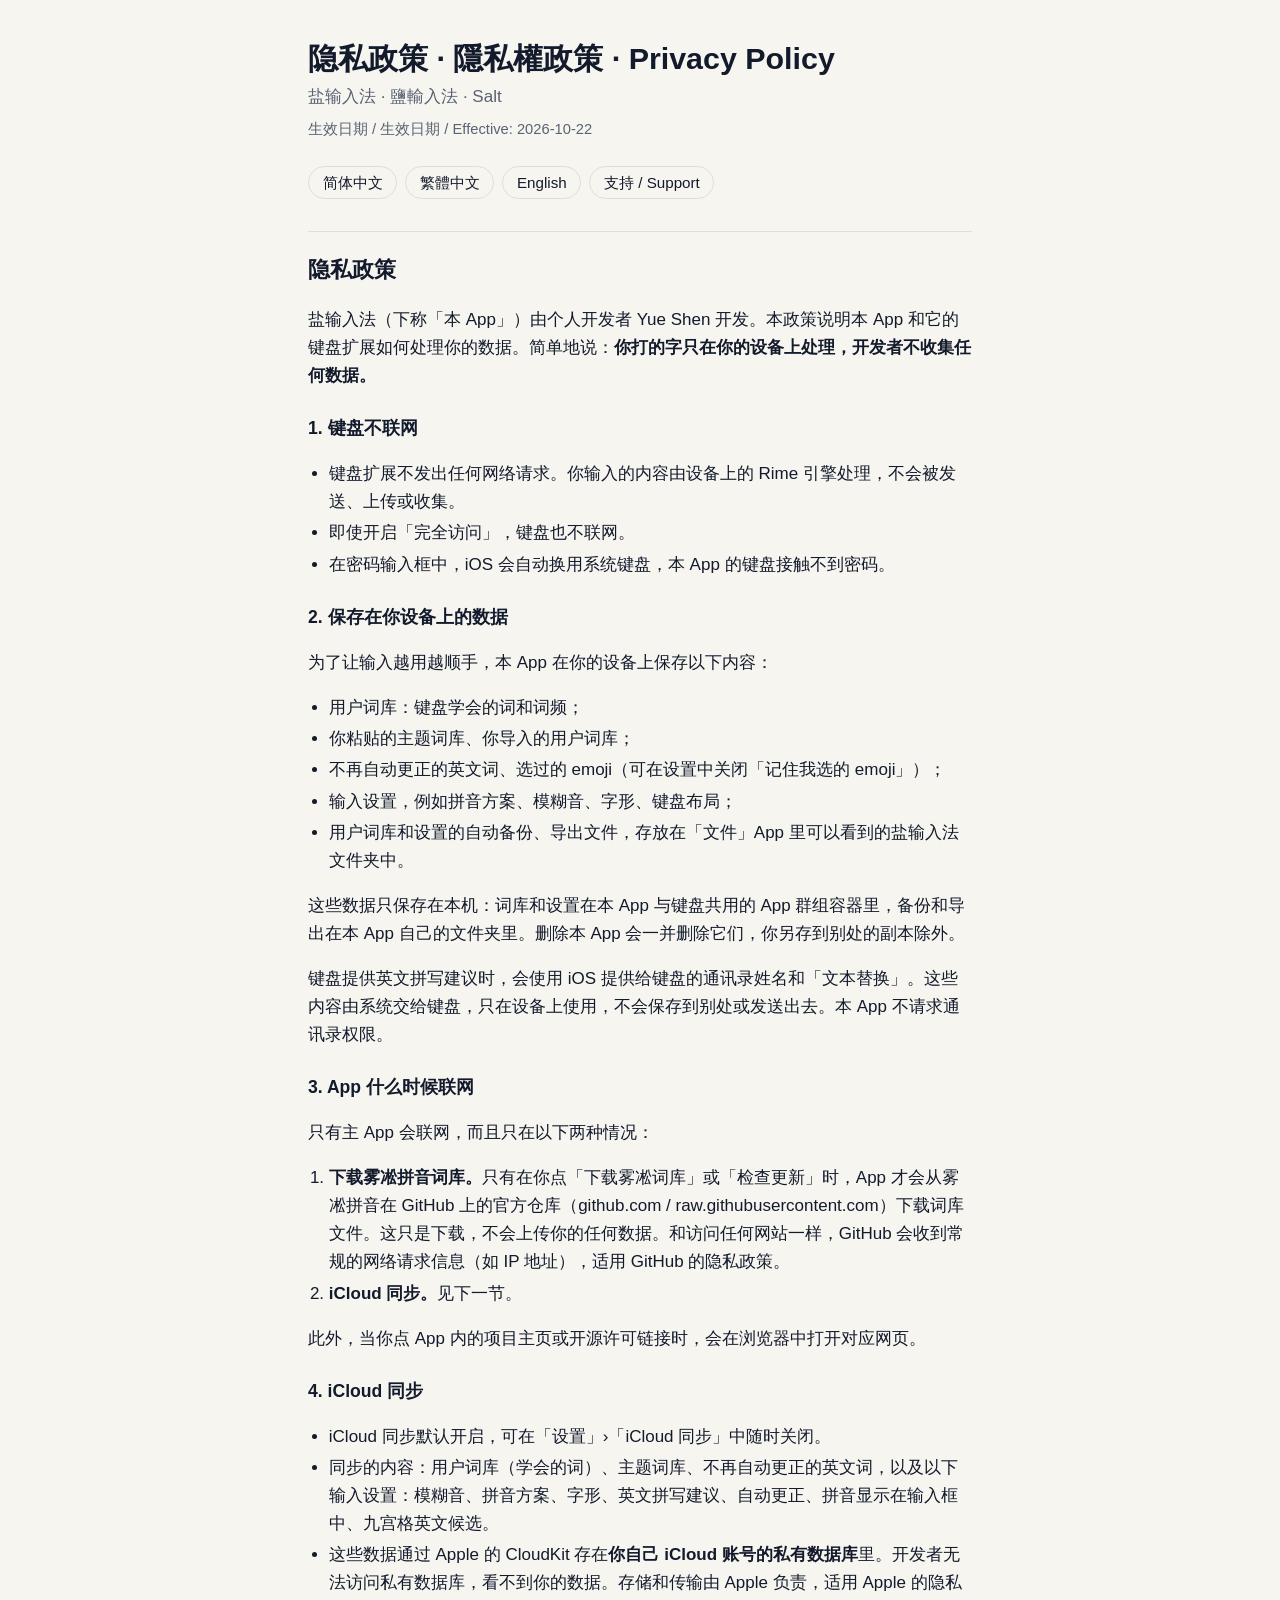
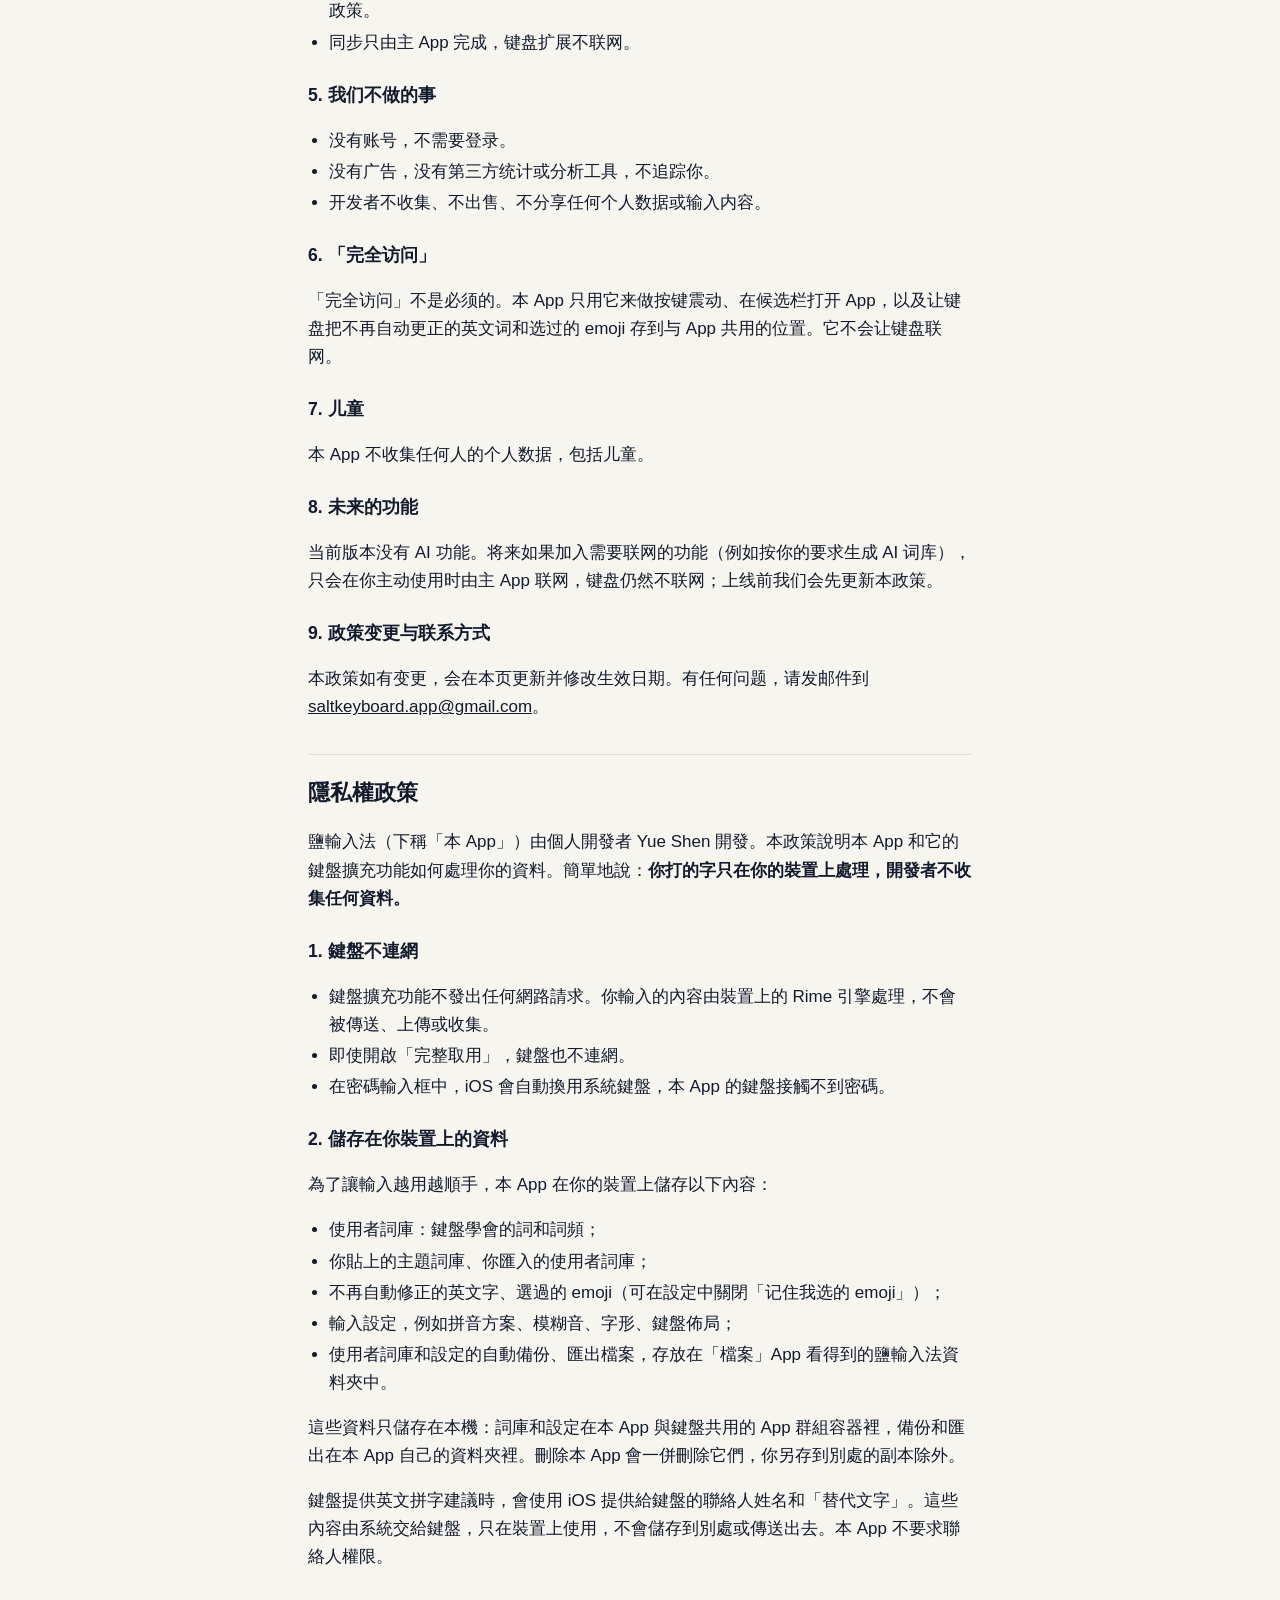
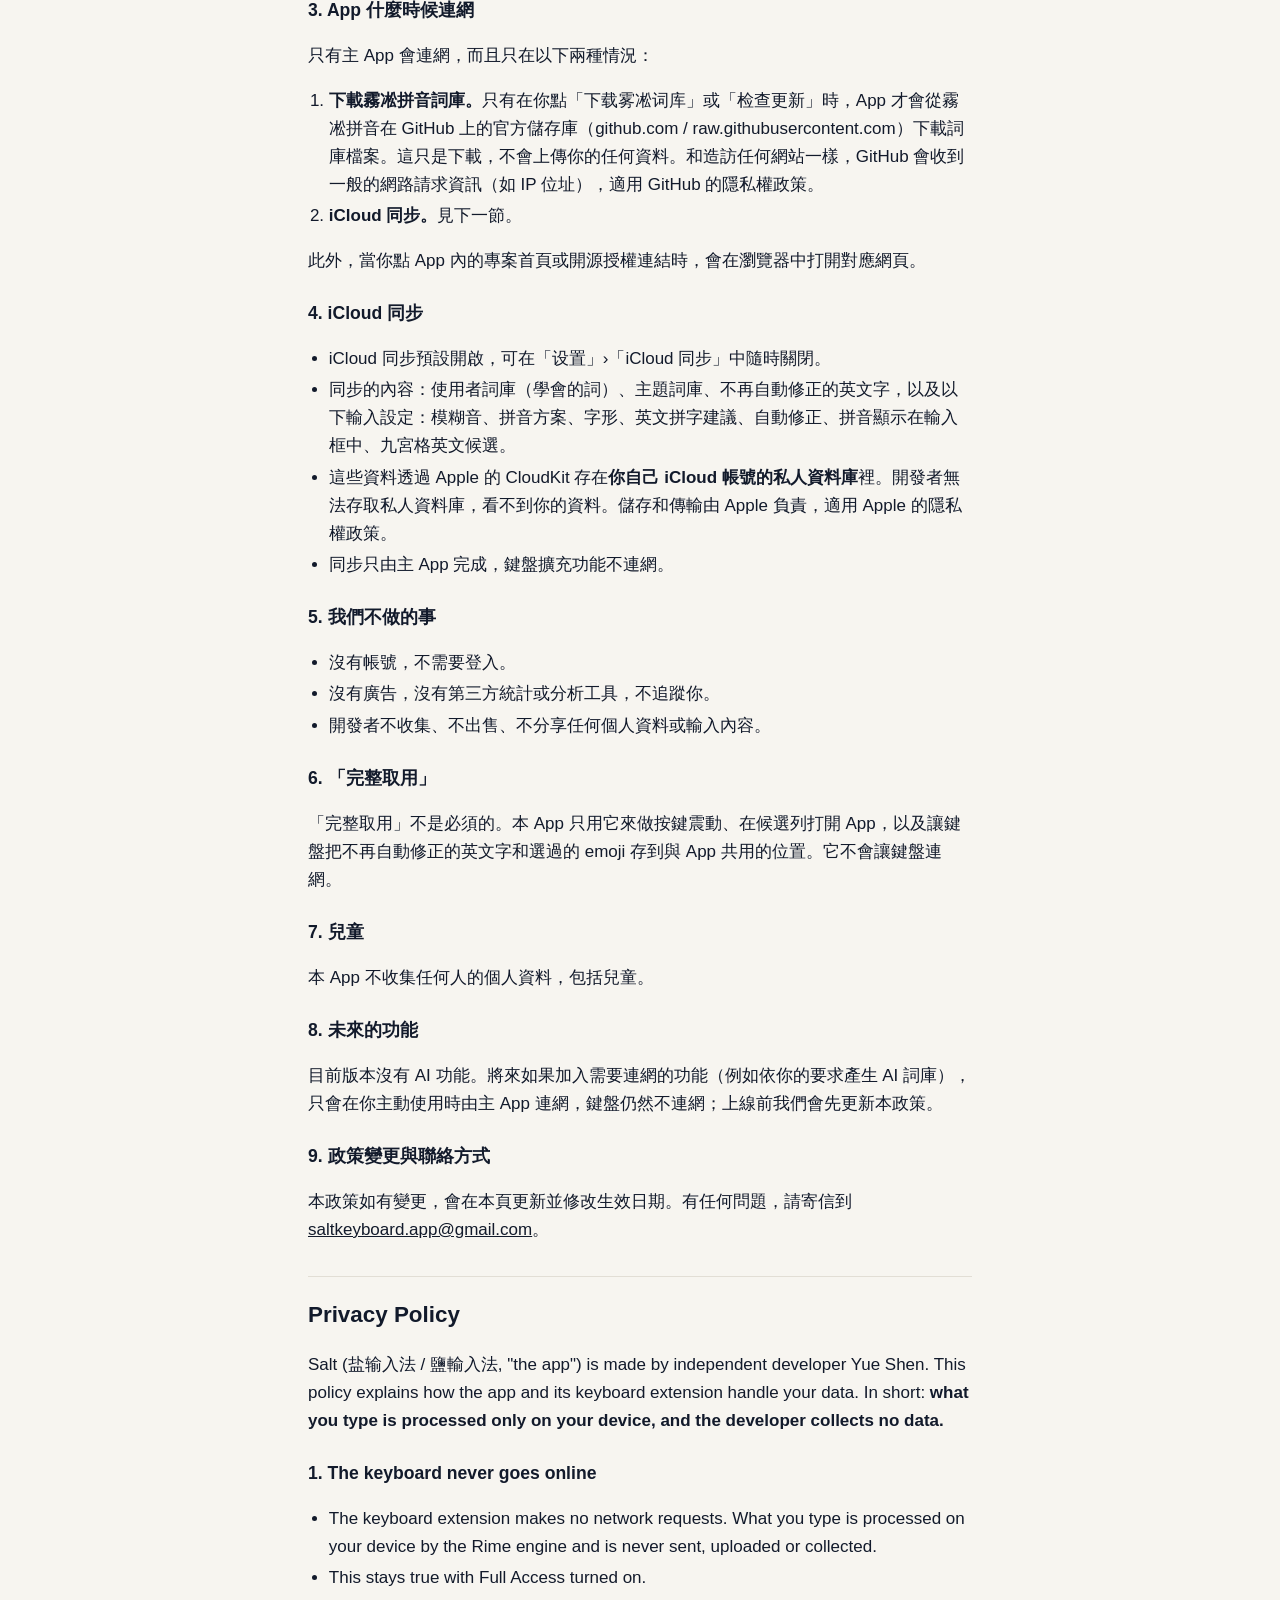
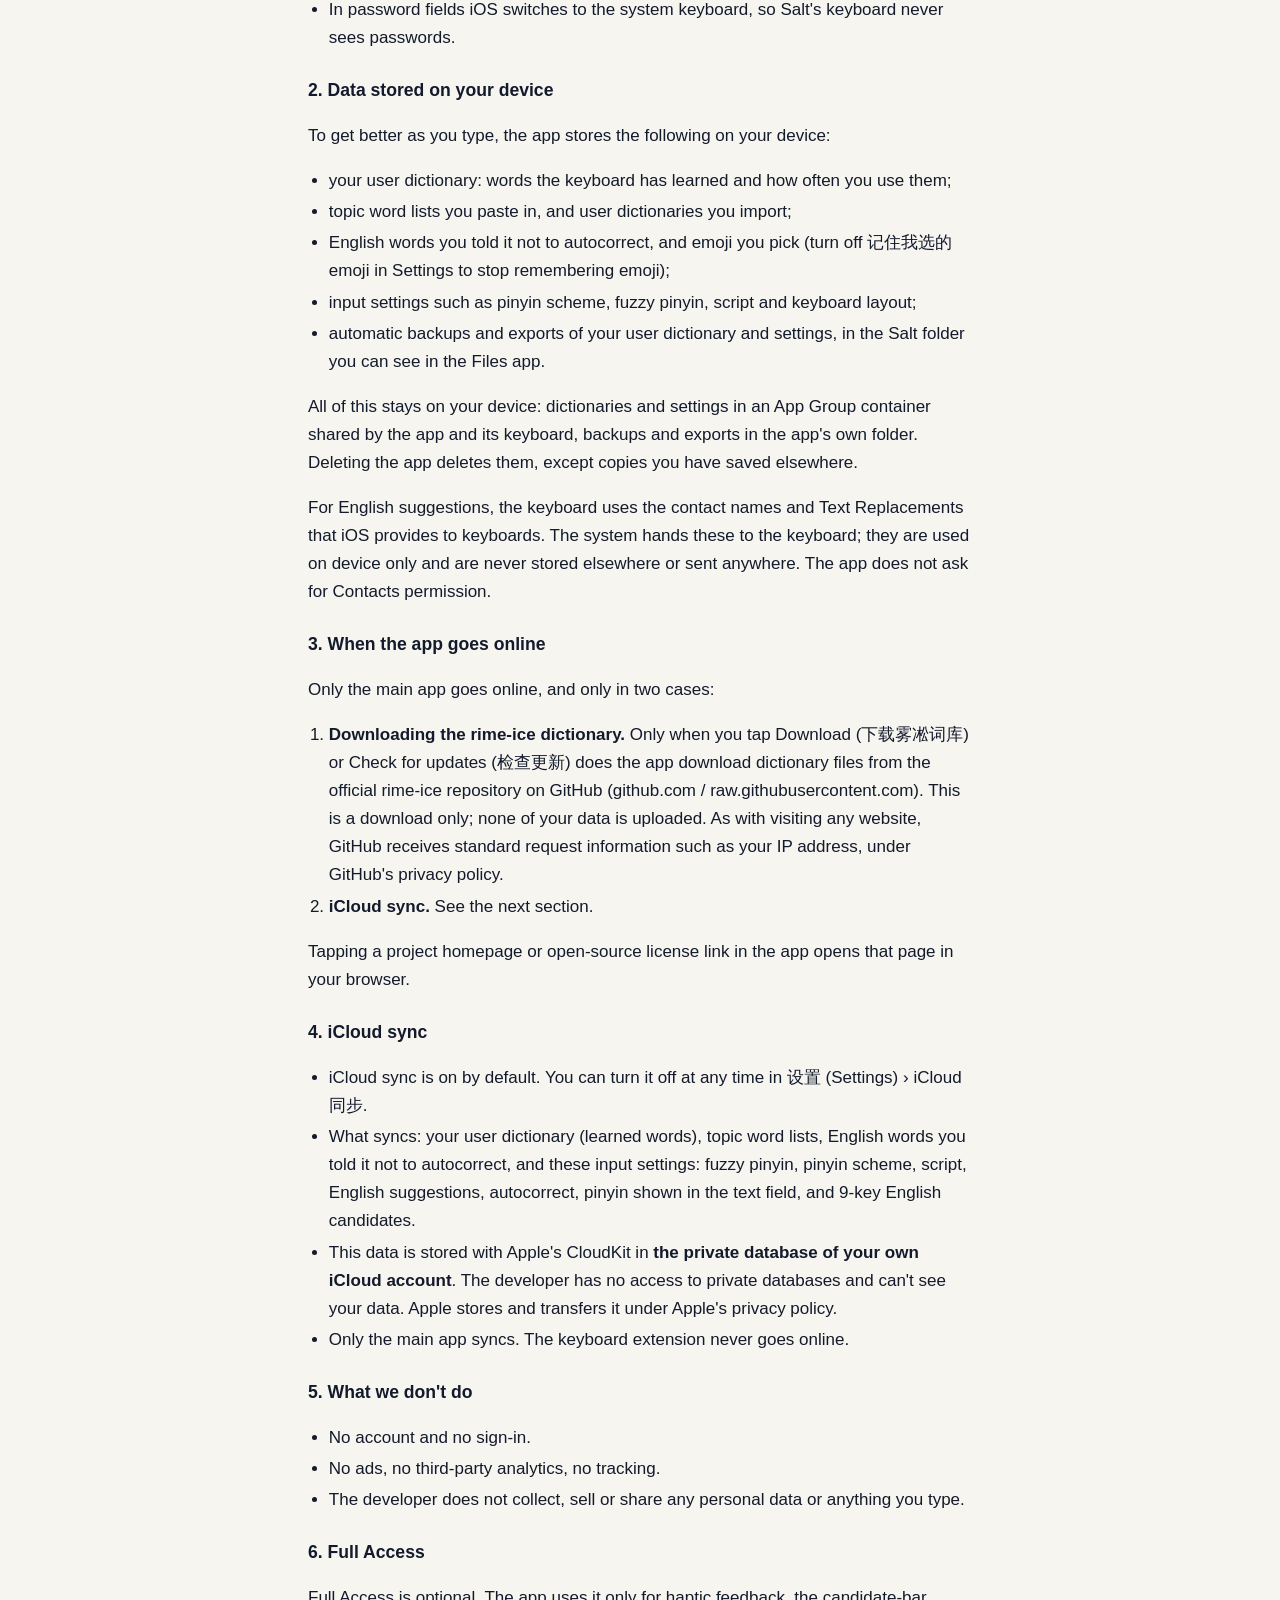
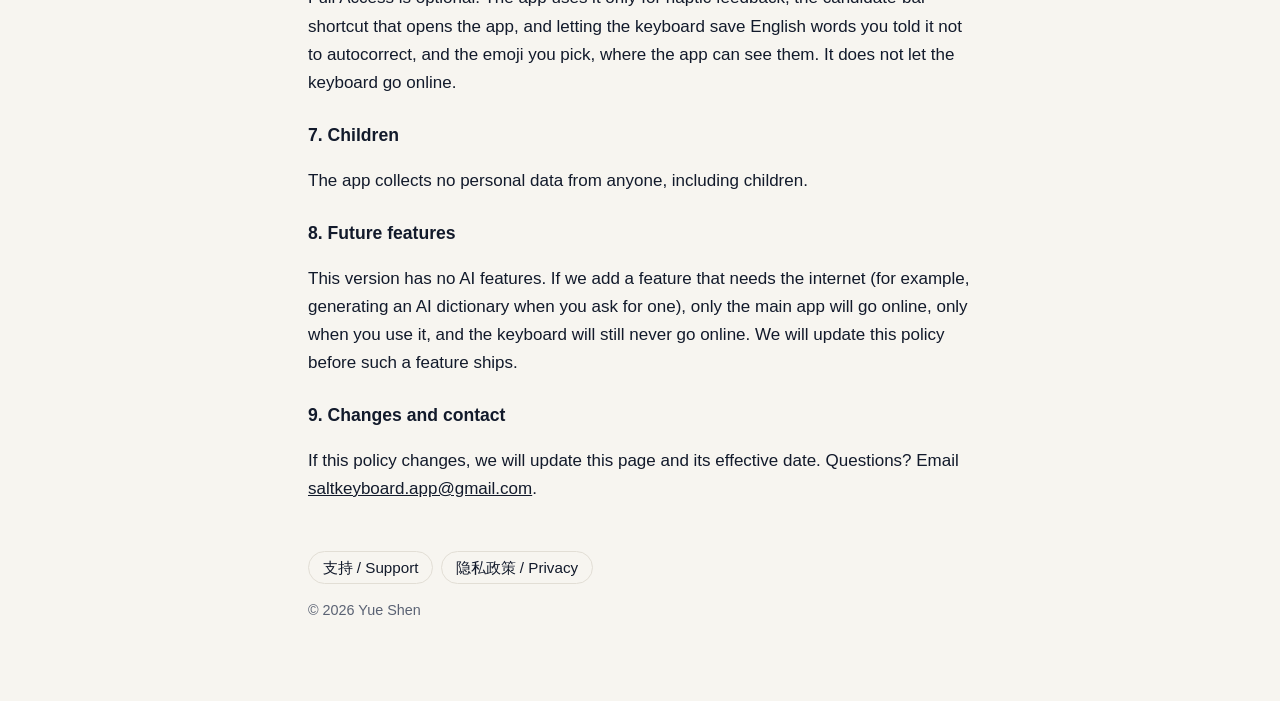
==== commit ddc618e3: "Drop draft marker from privacy effective date Co-Authored-By: Claude Opus 5.5 <noreply@anthropic.com" ====
--- a/privacy.html
+++ b/privacy.html
@@ -14,7 +14,7 @@
 <header class="brand">
   <h1>隐私政策 · 隱私權政策 · Privacy Policy</h1>
   <p>盐输入法 · 鹽輸入法 · Salt</p>
-  <p class="muted">生效日期 / 生效日期 / Effective: 2026-10-22（草稿 / 草稿 / draft）</p>
+  <p class="muted">生效日期 / 生效日期 / Effective: 2026-10-22</p>
 </header>
 
 <nav class="lang" aria-label="Language">
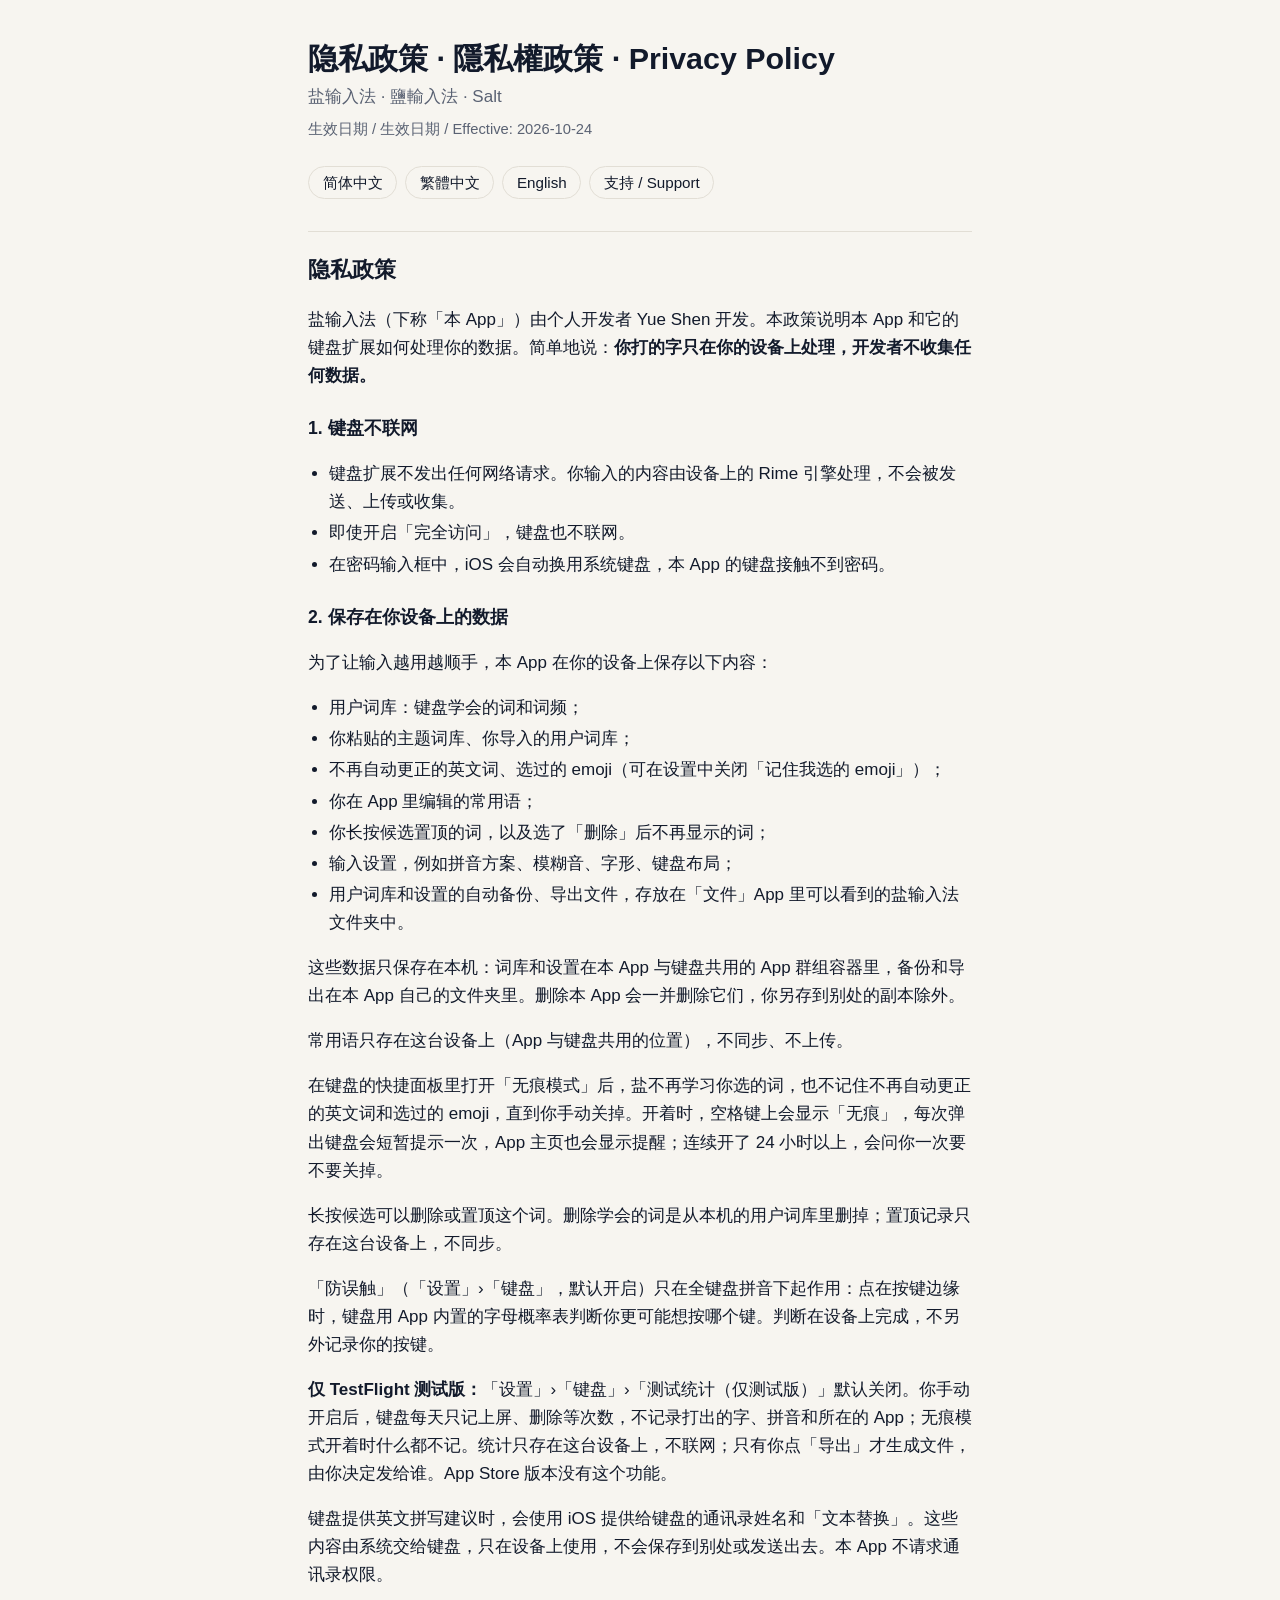
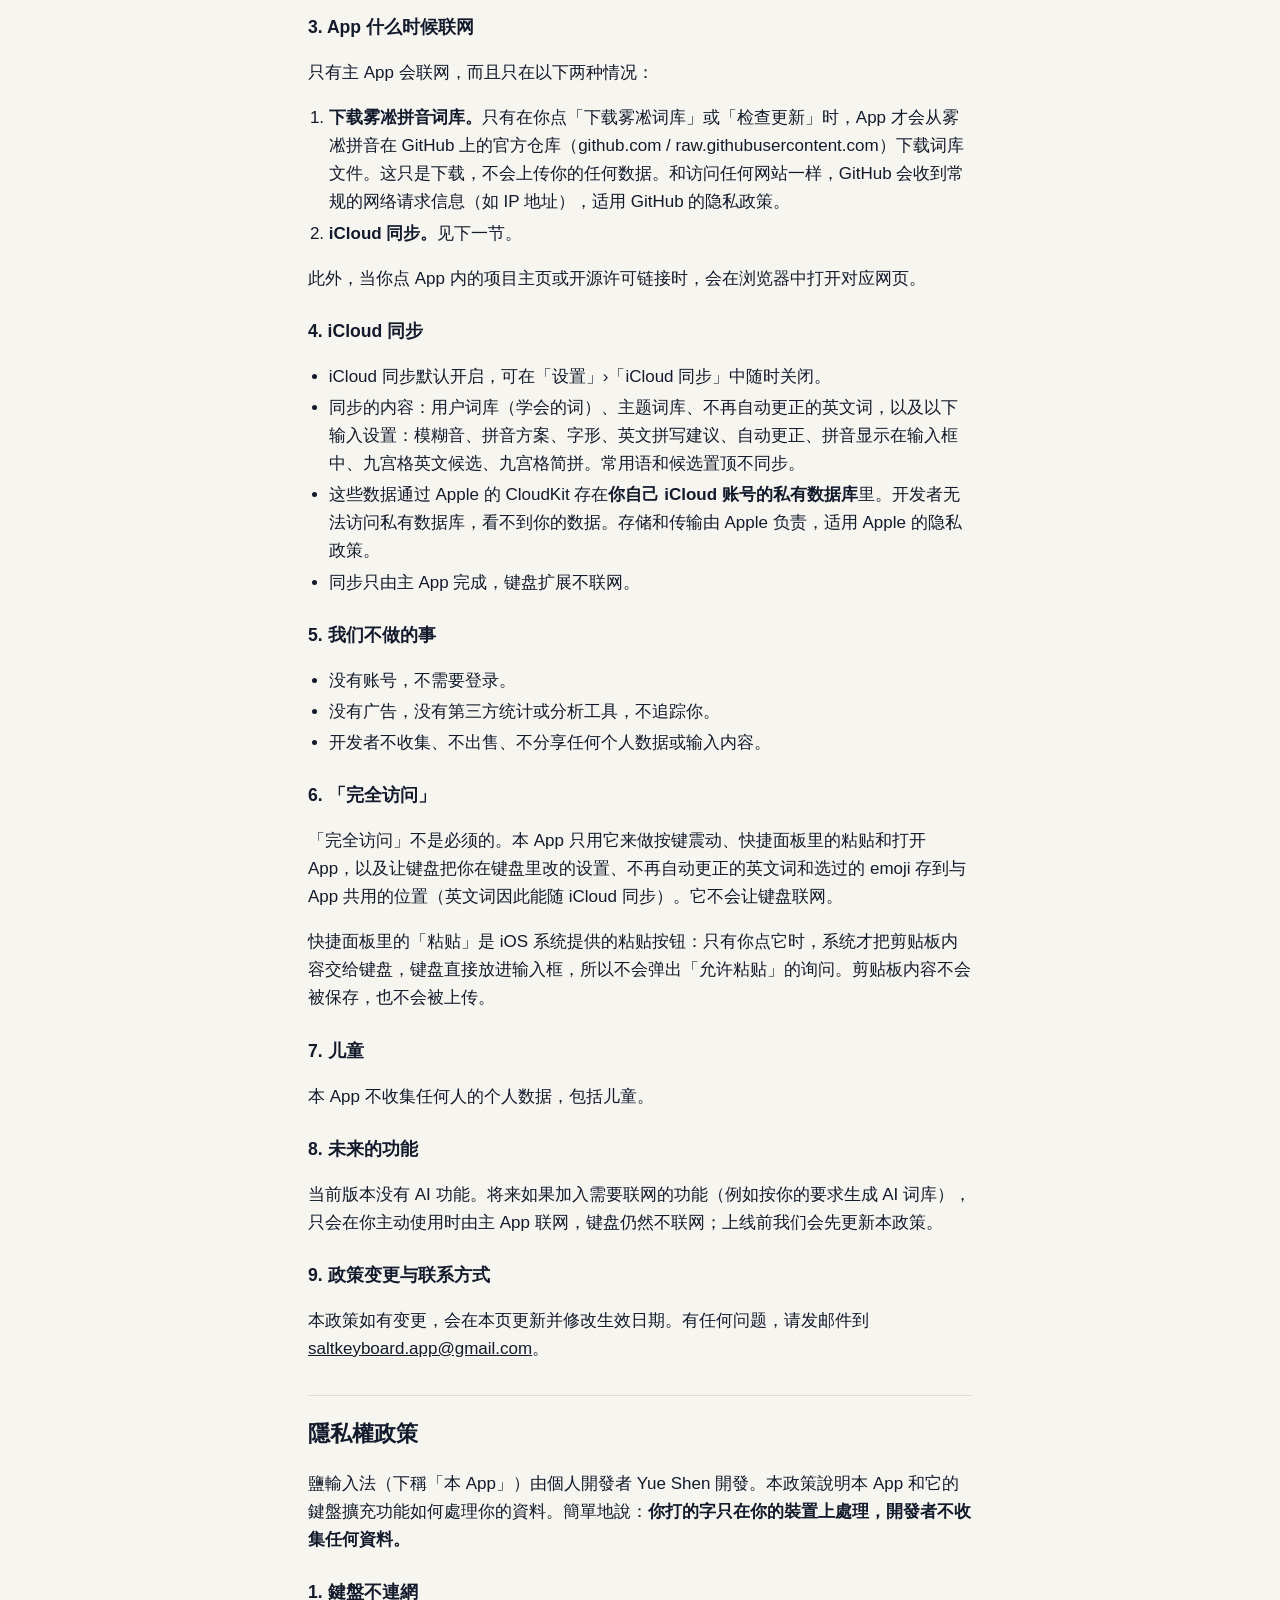
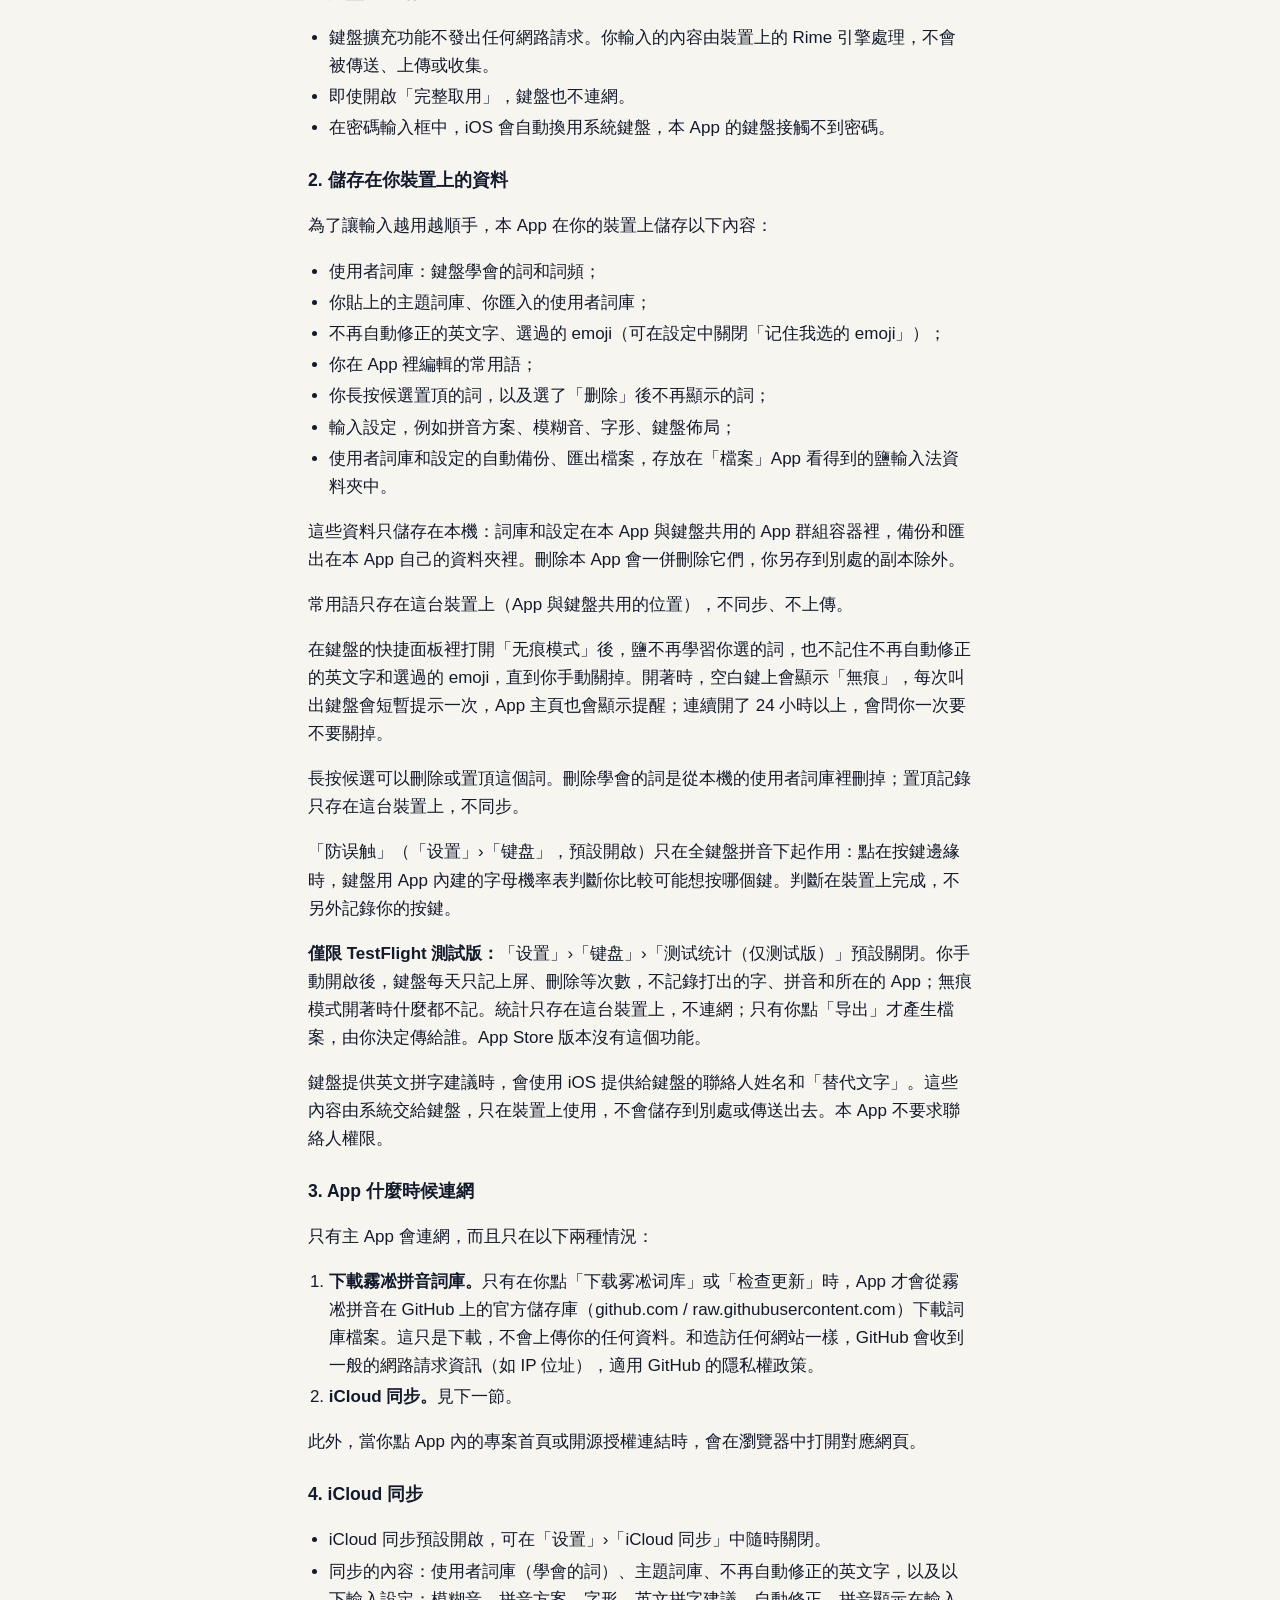
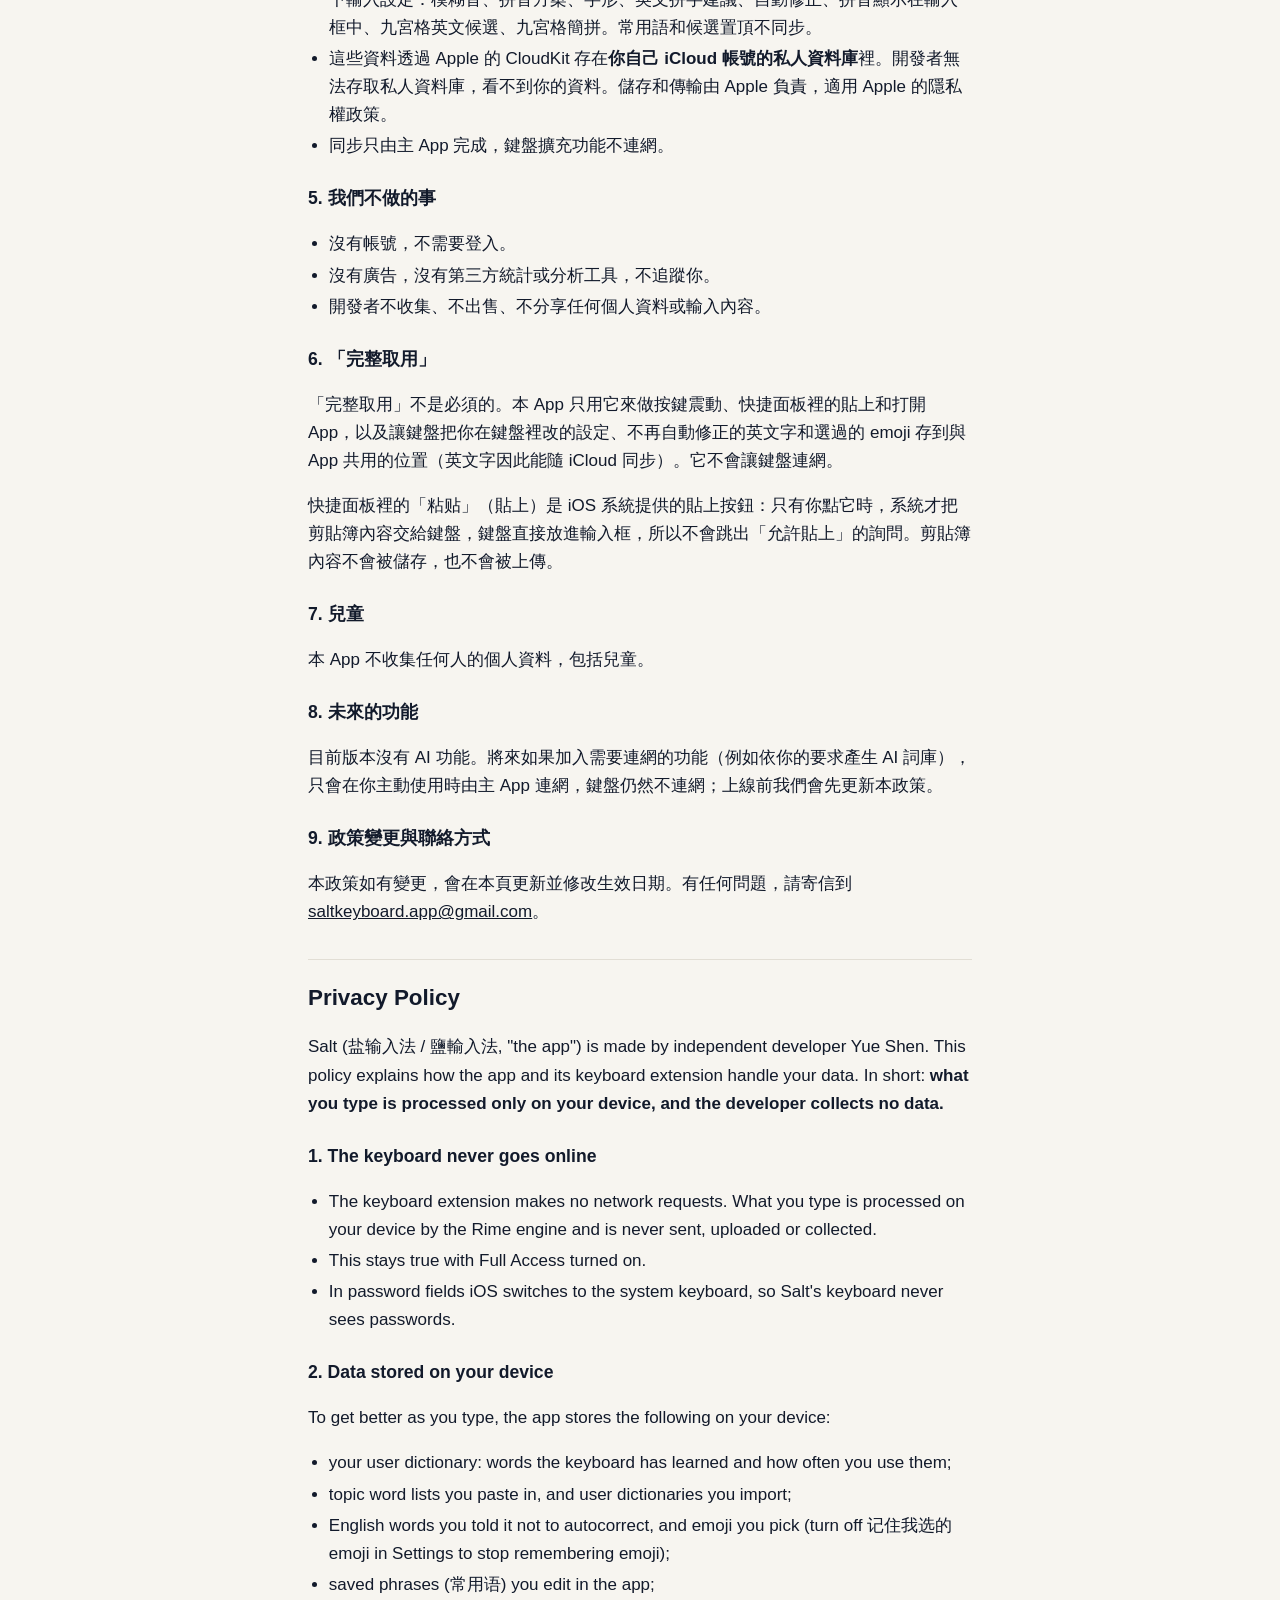
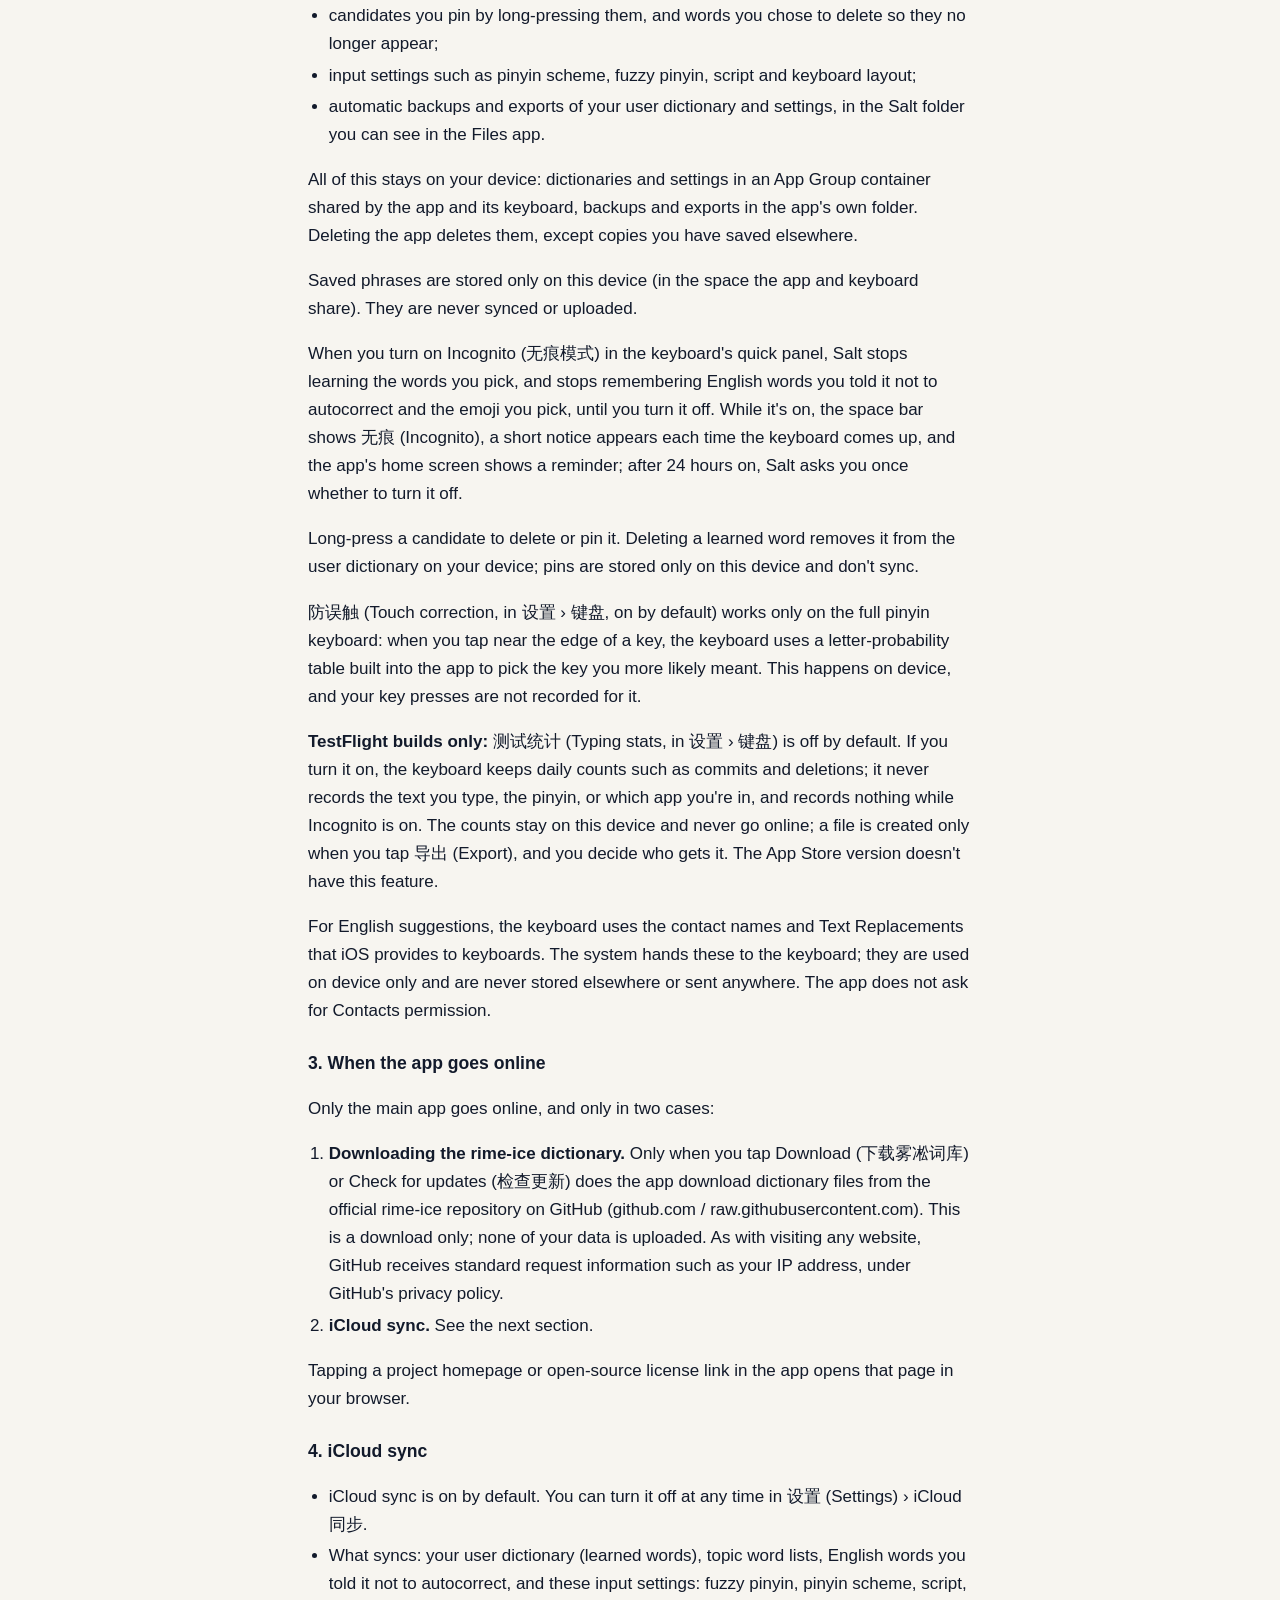
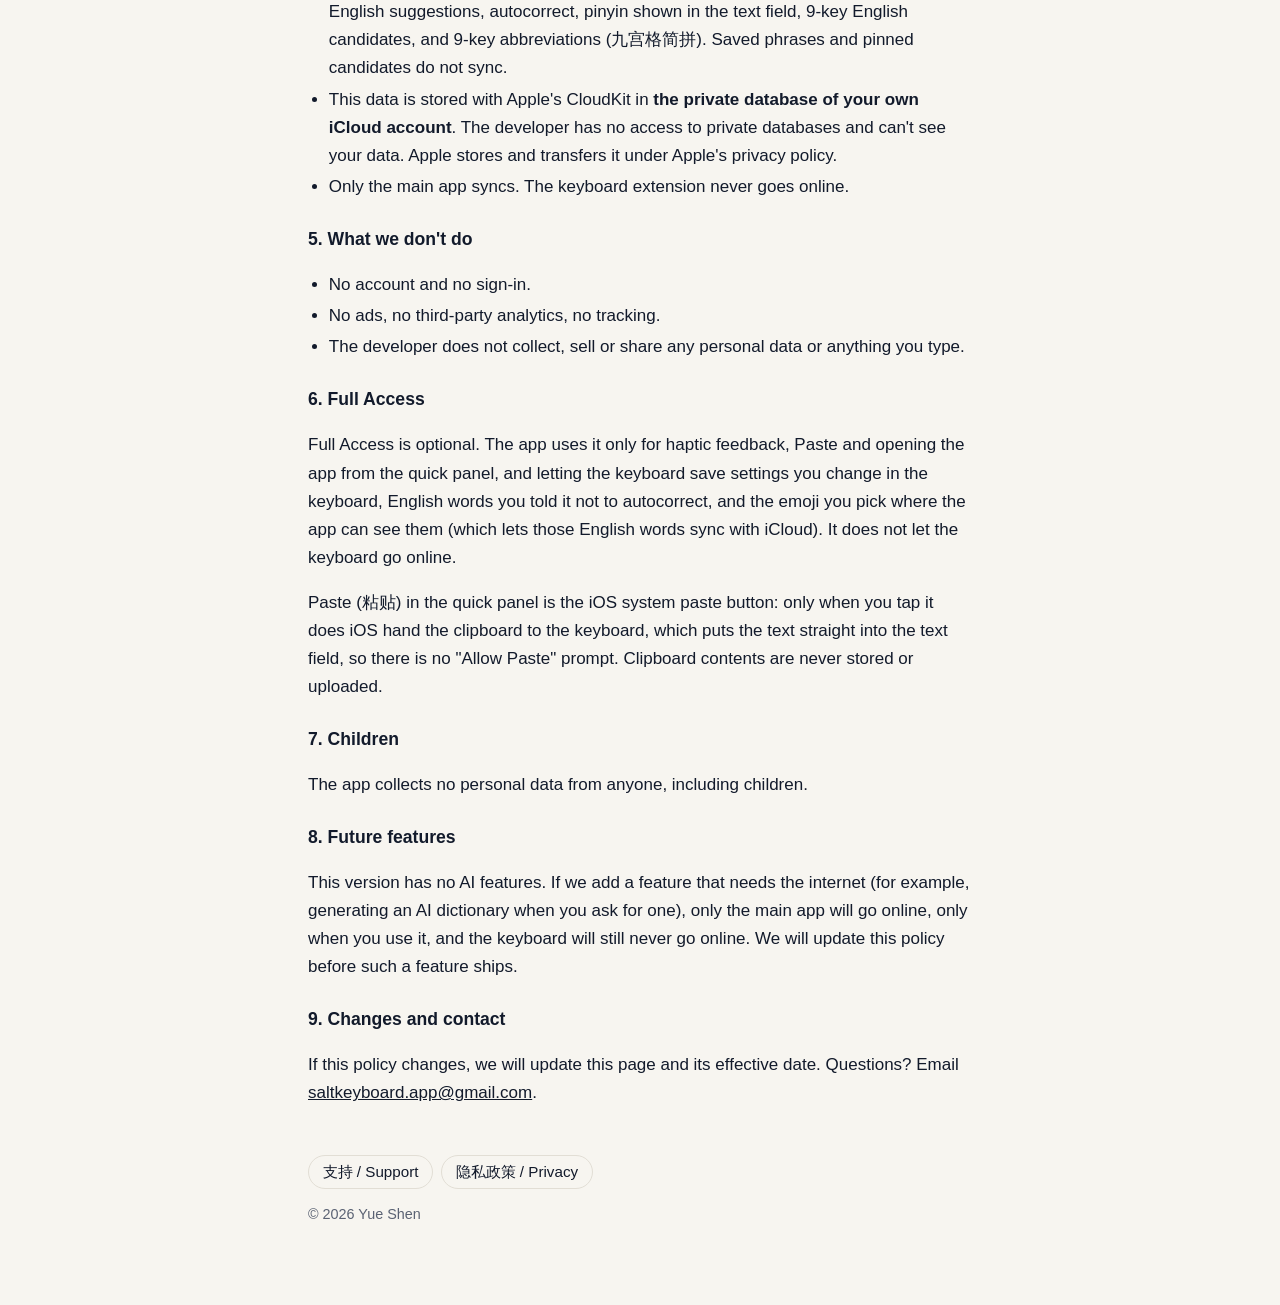
==== commit 22d74113: "Build 5: system paste button, incognito reminders, candidate delete/pin, touch correction, TestFligh" ====
--- a/privacy.html
+++ b/privacy.html
@@ -14,7 +14,7 @@
 <header class="brand">
   <h1>隐私政策 · 隱私權政策 · Privacy Policy</h1>
   <p>盐输入法 · 鹽輸入法 · Salt</p>
-  <p class="muted">生效日期 / 生效日期 / Effective: 2026-10-22</p>
+  <p class="muted">生效日期 / 生效日期 / Effective: 2026-10-24</p>
 </header>
 
 <nav class="lang" aria-label="Language">
@@ -42,10 +42,17 @@
     <li>用户词库：键盘学会的词和词频；</li>
     <li>你粘贴的主题词库、你导入的用户词库；</li>
     <li>不再自动更正的英文词、选过的 emoji（可在设置中关闭「记住我选的 emoji」）；</li>
+    <li>你在 App 里编辑的常用语；</li>
+    <li>你长按候选置顶的词，以及选了「删除」后不再显示的词；</li>
     <li>输入设置，例如拼音方案、模糊音、字形、键盘布局；</li>
     <li>用户词库和设置的自动备份、导出文件，存放在「文件」App 里可以看到的盐输入法文件夹中。</li>
   </ul>
   <p>这些数据只保存在本机：词库和设置在本 App 与键盘共用的 App 群组容器里，备份和导出在本 App 自己的文件夹里。删除本 App 会一并删除它们，你另存到别处的副本除外。</p>
+  <p>常用语只存在这台设备上（App 与键盘共用的位置），不同步、不上传。</p>
+  <p>在键盘的快捷面板里打开「无痕模式」后，盐不再学习你选的词，也不记住不再自动更正的英文词和选过的 emoji，直到你手动关掉。开着时，空格键上会显示「无痕」，每次弹出键盘会短暂提示一次，App 主页也会显示提醒；连续开了 24 小时以上，会问你一次要不要关掉。</p>
+  <p>长按候选可以删除或置顶这个词。删除学会的词是从本机的用户词库里删掉；置顶记录只存在这台设备上，不同步。</p>
+  <p>「防误触」（「设置」›「键盘」，默认开启）只在全键盘拼音下起作用：点在按键边缘时，键盘用 App 内置的字母概率表判断你更可能想按哪个键。判断在设备上完成，不另外记录你的按键。</p>
+  <p><strong>仅 TestFlight 测试版：</strong>「设置」›「键盘」›「测试统计（仅测试版）」默认关闭。你手动开启后，键盘每天只记上屏、删除等次数，不记录打出的字、拼音和所在的 App；无痕模式开着时什么都不记。统计只存在这台设备上，不联网；只有你点「导出」才生成文件，由你决定发给谁。App Store 版本没有这个功能。</p>
   <p>键盘提供英文拼写建议时，会使用 iOS 提供给键盘的通讯录姓名和「文本替换」。这些内容由系统交给键盘，只在设备上使用，不会保存到别处或发送出去。本 App 不请求通讯录权限。</p>
 
   <h3>3. App 什么时候联网</h3>
@@ -59,7 +66,7 @@
   <h3>4. iCloud 同步</h3>
   <ul>
     <li>iCloud 同步默认开启，可在「设置」›「iCloud 同步」中随时关闭。</li>
-    <li>同步的内容：用户词库（学会的词）、主题词库、不再自动更正的英文词，以及以下输入设置：模糊音、拼音方案、字形、英文拼写建议、自动更正、拼音显示在输入框中、九宫格英文候选。</li>
+    <li>同步的内容：用户词库（学会的词）、主题词库、不再自动更正的英文词，以及以下输入设置：模糊音、拼音方案、字形、英文拼写建议、自动更正、拼音显示在输入框中、九宫格英文候选、九宫格简拼。常用语和候选置顶不同步。</li>
     <li>这些数据通过 Apple 的 CloudKit 存在<strong>你自己 iCloud 账号的私有数据库</strong>里。开发者无法访问私有数据库，看不到你的数据。存储和传输由 Apple 负责，适用 Apple 的隐私政策。</li>
     <li>同步只由主 App 完成，键盘扩展不联网。</li>
   </ul>
@@ -72,7 +79,8 @@
   </ul>
 
   <h3>6. 「完全访问」</h3>
-  <p>「完全访问」不是必须的。本 App 只用它来做按键震动、在候选栏打开 App，以及让键盘把不再自动更正的英文词和选过的 emoji 存到与 App 共用的位置。它不会让键盘联网。</p>
+  <p>「完全访问」不是必须的。本 App 只用它来做按键震动、快捷面板里的粘贴和打开 App，以及让键盘把你在键盘里改的设置、不再自动更正的英文词和选过的 emoji 存到与 App 共用的位置（英文词因此能随 iCloud 同步）。它不会让键盘联网。</p>
+  <p>快捷面板里的「粘贴」是 iOS 系统提供的粘贴按钮：只有你点它时，系统才把剪贴板内容交给键盘，键盘直接放进输入框，所以不会弹出「允许粘贴」的询问。剪贴板内容不会被保存，也不会被上传。</p>
 
   <h3>7. 儿童</h3>
   <p>本 App 不收集任何人的个人数据，包括儿童。</p>
@@ -102,10 +110,17 @@
     <li>使用者詞庫：鍵盤學會的詞和詞頻；</li>
     <li>你貼上的主題詞庫、你匯入的使用者詞庫；</li>
     <li>不再自動修正的英文字、選過的 emoji（可在設定中關閉「记住我选的 emoji」）；</li>
+    <li>你在 App 裡編輯的常用語；</li>
+    <li>你長按候選置頂的詞，以及選了「删除」後不再顯示的詞；</li>
     <li>輸入設定，例如拼音方案、模糊音、字形、鍵盤佈局；</li>
     <li>使用者詞庫和設定的自動備份、匯出檔案，存放在「檔案」App 看得到的鹽輸入法資料夾中。</li>
   </ul>
   <p>這些資料只儲存在本機：詞庫和設定在本 App 與鍵盤共用的 App 群組容器裡，備份和匯出在本 App 自己的資料夾裡。刪除本 App 會一併刪除它們，你另存到別處的副本除外。</p>
+  <p>常用語只存在這台裝置上（App 與鍵盤共用的位置），不同步、不上傳。</p>
+  <p>在鍵盤的快捷面板裡打開「无痕模式」後，鹽不再學習你選的詞，也不記住不再自動修正的英文字和選過的 emoji，直到你手動關掉。開著時，空白鍵上會顯示「無痕」，每次叫出鍵盤會短暫提示一次，App 主頁也會顯示提醒；連續開了 24 小時以上，會問你一次要不要關掉。</p>
+  <p>長按候選可以刪除或置頂這個詞。刪除學會的詞是從本機的使用者詞庫裡刪掉；置頂記錄只存在這台裝置上，不同步。</p>
+  <p>「防误触」（「设置」›「键盘」，預設開啟）只在全鍵盤拼音下起作用：點在按鍵邊緣時，鍵盤用 App 內建的字母機率表判斷你比較可能想按哪個鍵。判斷在裝置上完成，不另外記錄你的按鍵。</p>
+  <p><strong>僅限 TestFlight 測試版：</strong>「设置」›「键盘」›「测试统计（仅测试版）」預設關閉。你手動開啟後，鍵盤每天只記上屏、刪除等次數，不記錄打出的字、拼音和所在的 App；無痕模式開著時什麼都不記。統計只存在這台裝置上，不連網；只有你點「导出」才產生檔案，由你決定傳給誰。App Store 版本沒有這個功能。</p>
   <p>鍵盤提供英文拼字建議時，會使用 iOS 提供給鍵盤的聯絡人姓名和「替代文字」。這些內容由系統交給鍵盤，只在裝置上使用，不會儲存到別處或傳送出去。本 App 不要求聯絡人權限。</p>
 
   <h3>3. App 什麼時候連網</h3>
@@ -119,7 +134,7 @@
   <h3>4. iCloud 同步</h3>
   <ul>
     <li>iCloud 同步預設開啟，可在「设置」›「iCloud 同步」中隨時關閉。</li>
-    <li>同步的內容：使用者詞庫（學會的詞）、主題詞庫、不再自動修正的英文字，以及以下輸入設定：模糊音、拼音方案、字形、英文拼字建議、自動修正、拼音顯示在輸入框中、九宮格英文候選。</li>
+    <li>同步的內容：使用者詞庫（學會的詞）、主題詞庫、不再自動修正的英文字，以及以下輸入設定：模糊音、拼音方案、字形、英文拼字建議、自動修正、拼音顯示在輸入框中、九宮格英文候選、九宮格簡拼。常用語和候選置頂不同步。</li>
     <li>這些資料透過 Apple 的 CloudKit 存在<strong>你自己 iCloud 帳號的私人資料庫</strong>裡。開發者無法存取私人資料庫，看不到你的資料。儲存和傳輸由 Apple 負責，適用 Apple 的隱私權政策。</li>
     <li>同步只由主 App 完成，鍵盤擴充功能不連網。</li>
   </ul>
@@ -132,7 +147,8 @@
   </ul>
 
   <h3>6. 「完整取用」</h3>
-  <p>「完整取用」不是必須的。本 App 只用它來做按鍵震動、在候選列打開 App，以及讓鍵盤把不再自動修正的英文字和選過的 emoji 存到與 App 共用的位置。它不會讓鍵盤連網。</p>
+  <p>「完整取用」不是必須的。本 App 只用它來做按鍵震動、快捷面板裡的貼上和打開 App，以及讓鍵盤把你在鍵盤裡改的設定、不再自動修正的英文字和選過的 emoji 存到與 App 共用的位置（英文字因此能隨 iCloud 同步）。它不會讓鍵盤連網。</p>
+  <p>快捷面板裡的「粘贴」（貼上）是 iOS 系統提供的貼上按鈕：只有你點它時，系統才把剪貼簿內容交給鍵盤，鍵盤直接放進輸入框，所以不會跳出「允許貼上」的詢問。剪貼簿內容不會被儲存，也不會被上傳。</p>
 
   <h3>7. 兒童</h3>
   <p>本 App 不收集任何人的個人資料，包括兒童。</p>
@@ -162,10 +178,17 @@
     <li>your user dictionary: words the keyboard has learned and how often you use them;</li>
     <li>topic word lists you paste in, and user dictionaries you import;</li>
     <li>English words you told it not to autocorrect, and emoji you pick (turn off 记住我选的 emoji in Settings to stop remembering emoji);</li>
+    <li>saved phrases (常用语) you edit in the app;</li>
+    <li>candidates you pin by long-pressing them, and words you chose to delete so they no longer appear;</li>
     <li>input settings such as pinyin scheme, fuzzy pinyin, script and keyboard layout;</li>
     <li>automatic backups and exports of your user dictionary and settings, in the Salt folder you can see in the Files app.</li>
   </ul>
   <p>All of this stays on your device: dictionaries and settings in an App Group container shared by the app and its keyboard, backups and exports in the app's own folder. Deleting the app deletes them, except copies you have saved elsewhere.</p>
+  <p>Saved phrases are stored only on this device (in the space the app and keyboard share). They are never synced or uploaded.</p>
+  <p>When you turn on Incognito (无痕模式) in the keyboard's quick panel, Salt stops learning the words you pick, and stops remembering English words you told it not to autocorrect and the emoji you pick, until you turn it off. While it's on, the space bar shows 无痕 (Incognito), a short notice appears each time the keyboard comes up, and the app's home screen shows a reminder; after 24 hours on, Salt asks you once whether to turn it off.</p>
+  <p>Long-press a candidate to delete or pin it. Deleting a learned word removes it from the user dictionary on your device; pins are stored only on this device and don't sync.</p>
+  <p>防误触 (Touch correction, in 设置 › 键盘, on by default) works only on the full pinyin keyboard: when you tap near the edge of a key, the keyboard uses a letter-probability table built into the app to pick the key you more likely meant. This happens on device, and your key presses are not recorded for it.</p>
+  <p><strong>TestFlight builds only:</strong> 测试统计 (Typing stats, in 设置 › 键盘) is off by default. If you turn it on, the keyboard keeps daily counts such as commits and deletions; it never records the text you type, the pinyin, or which app you're in, and records nothing while Incognito is on. The counts stay on this device and never go online; a file is created only when you tap 导出 (Export), and you decide who gets it. The App Store version doesn't have this feature.</p>
   <p>For English suggestions, the keyboard uses the contact names and Text Replacements that iOS provides to keyboards. The system hands these to the keyboard; they are used on device only and are never stored elsewhere or sent anywhere. The app does not ask for Contacts permission.</p>
 
   <h3>3. When the app goes online</h3>
@@ -179,7 +202,7 @@
   <h3>4. iCloud sync</h3>
   <ul>
     <li>iCloud sync is on by default. You can turn it off at any time in 设置 (Settings) › iCloud 同步.</li>
-    <li>What syncs: your user dictionary (learned words), topic word lists, English words you told it not to autocorrect, and these input settings: fuzzy pinyin, pinyin scheme, script, English suggestions, autocorrect, pinyin shown in the text field, and 9-key English candidates.</li>
+    <li>What syncs: your user dictionary (learned words), topic word lists, English words you told it not to autocorrect, and these input settings: fuzzy pinyin, pinyin scheme, script, English suggestions, autocorrect, pinyin shown in the text field, 9-key English candidates, and 9-key abbreviations (九宫格简拼). Saved phrases and pinned candidates do not sync.</li>
     <li>This data is stored with Apple's CloudKit in <strong>the private database of your own iCloud account</strong>. The developer has no access to private databases and can't see your data. Apple stores and transfers it under Apple's privacy policy.</li>
     <li>Only the main app syncs. The keyboard extension never goes online.</li>
   </ul>
@@ -192,7 +215,8 @@
   </ul>
 
   <h3>6. Full Access</h3>
-  <p>Full Access is optional. The app uses it only for haptic feedback, the candidate-bar shortcut that opens the app, and letting the keyboard save English words you told it not to autocorrect, and the emoji you pick, where the app can see them. It does not let the keyboard go online.</p>
+  <p>Full Access is optional. The app uses it only for haptic feedback, Paste and opening the app from the quick panel, and letting the keyboard save settings you change in the keyboard, English words you told it not to autocorrect, and the emoji you pick where the app can see them (which lets those English words sync with iCloud). It does not let the keyboard go online.</p>
+  <p>Paste (粘贴) in the quick panel is the iOS system paste button: only when you tap it does iOS hand the clipboard to the keyboard, which puts the text straight into the text field, so there is no "Allow Paste" prompt. Clipboard contents are never stored or uploaded.</p>
 
   <h3>7. Children</h3>
   <p>The app collects no personal data from anyone, including children.</p>
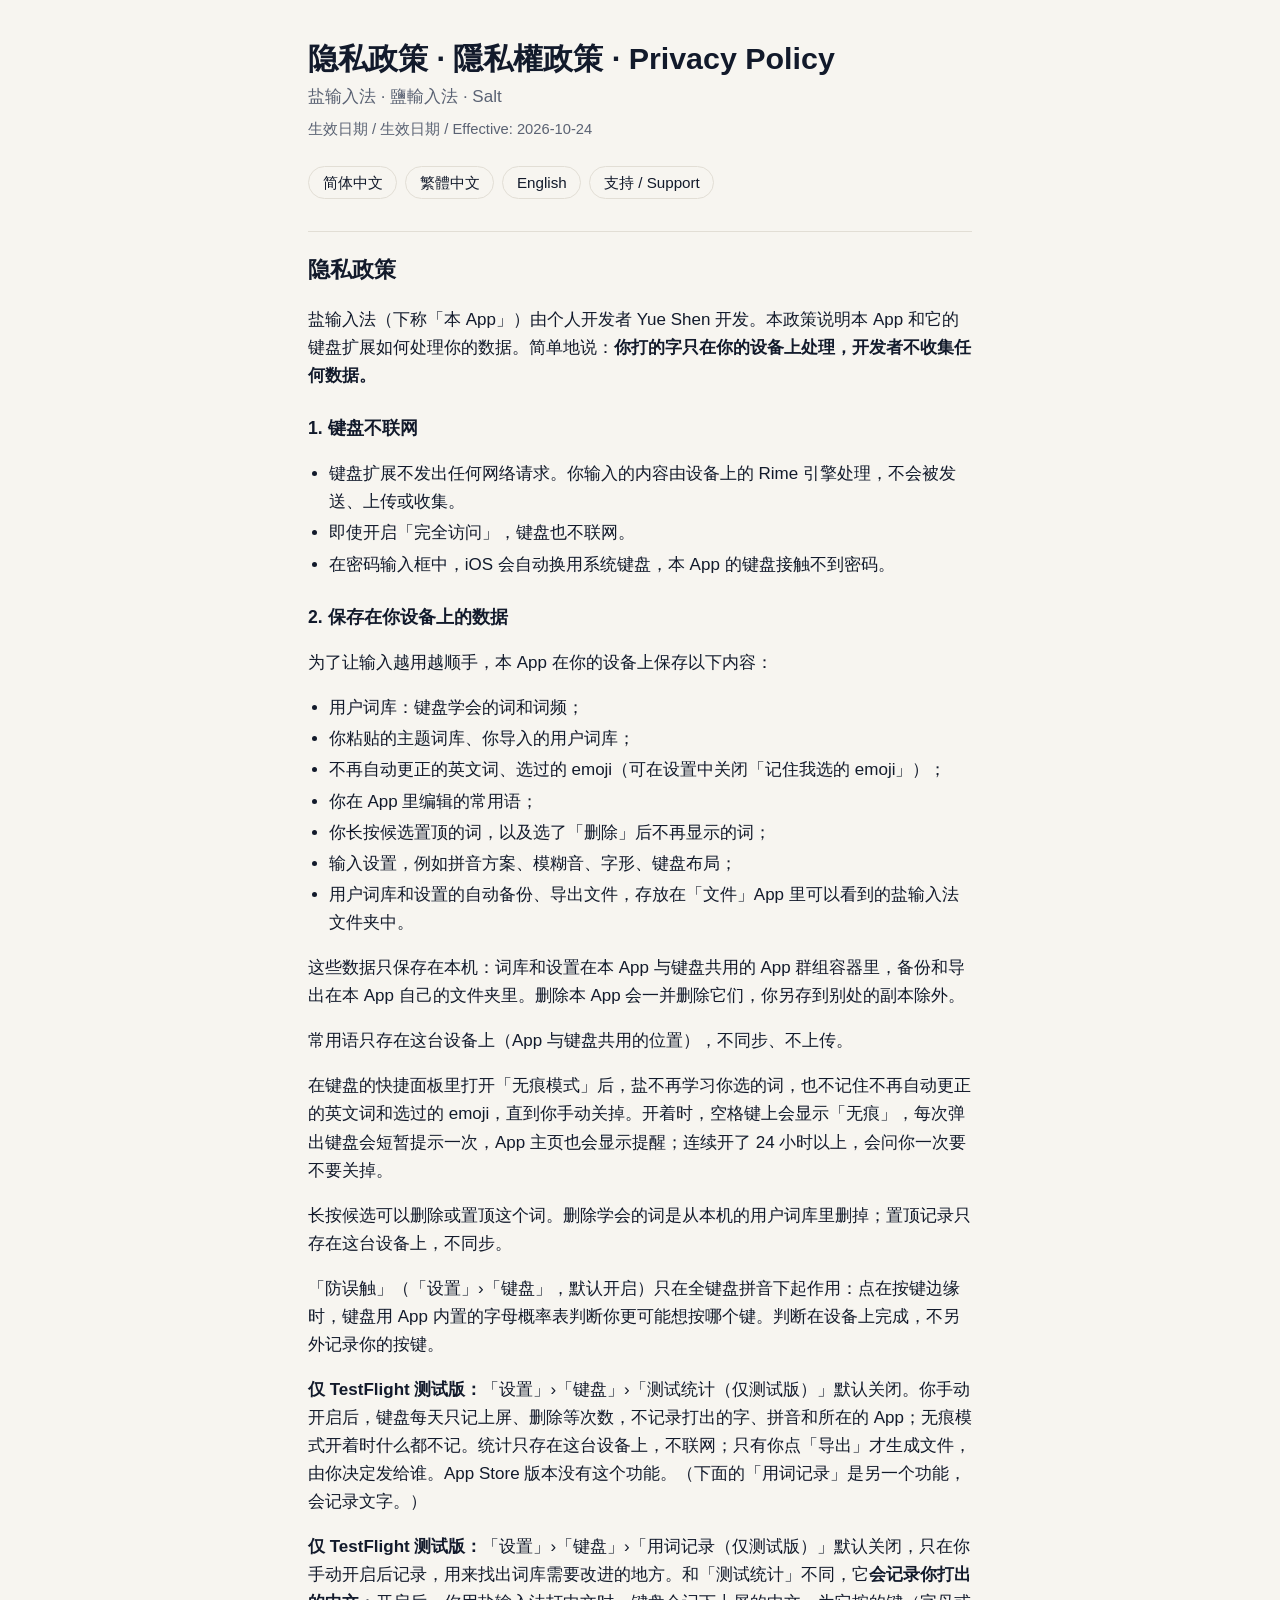
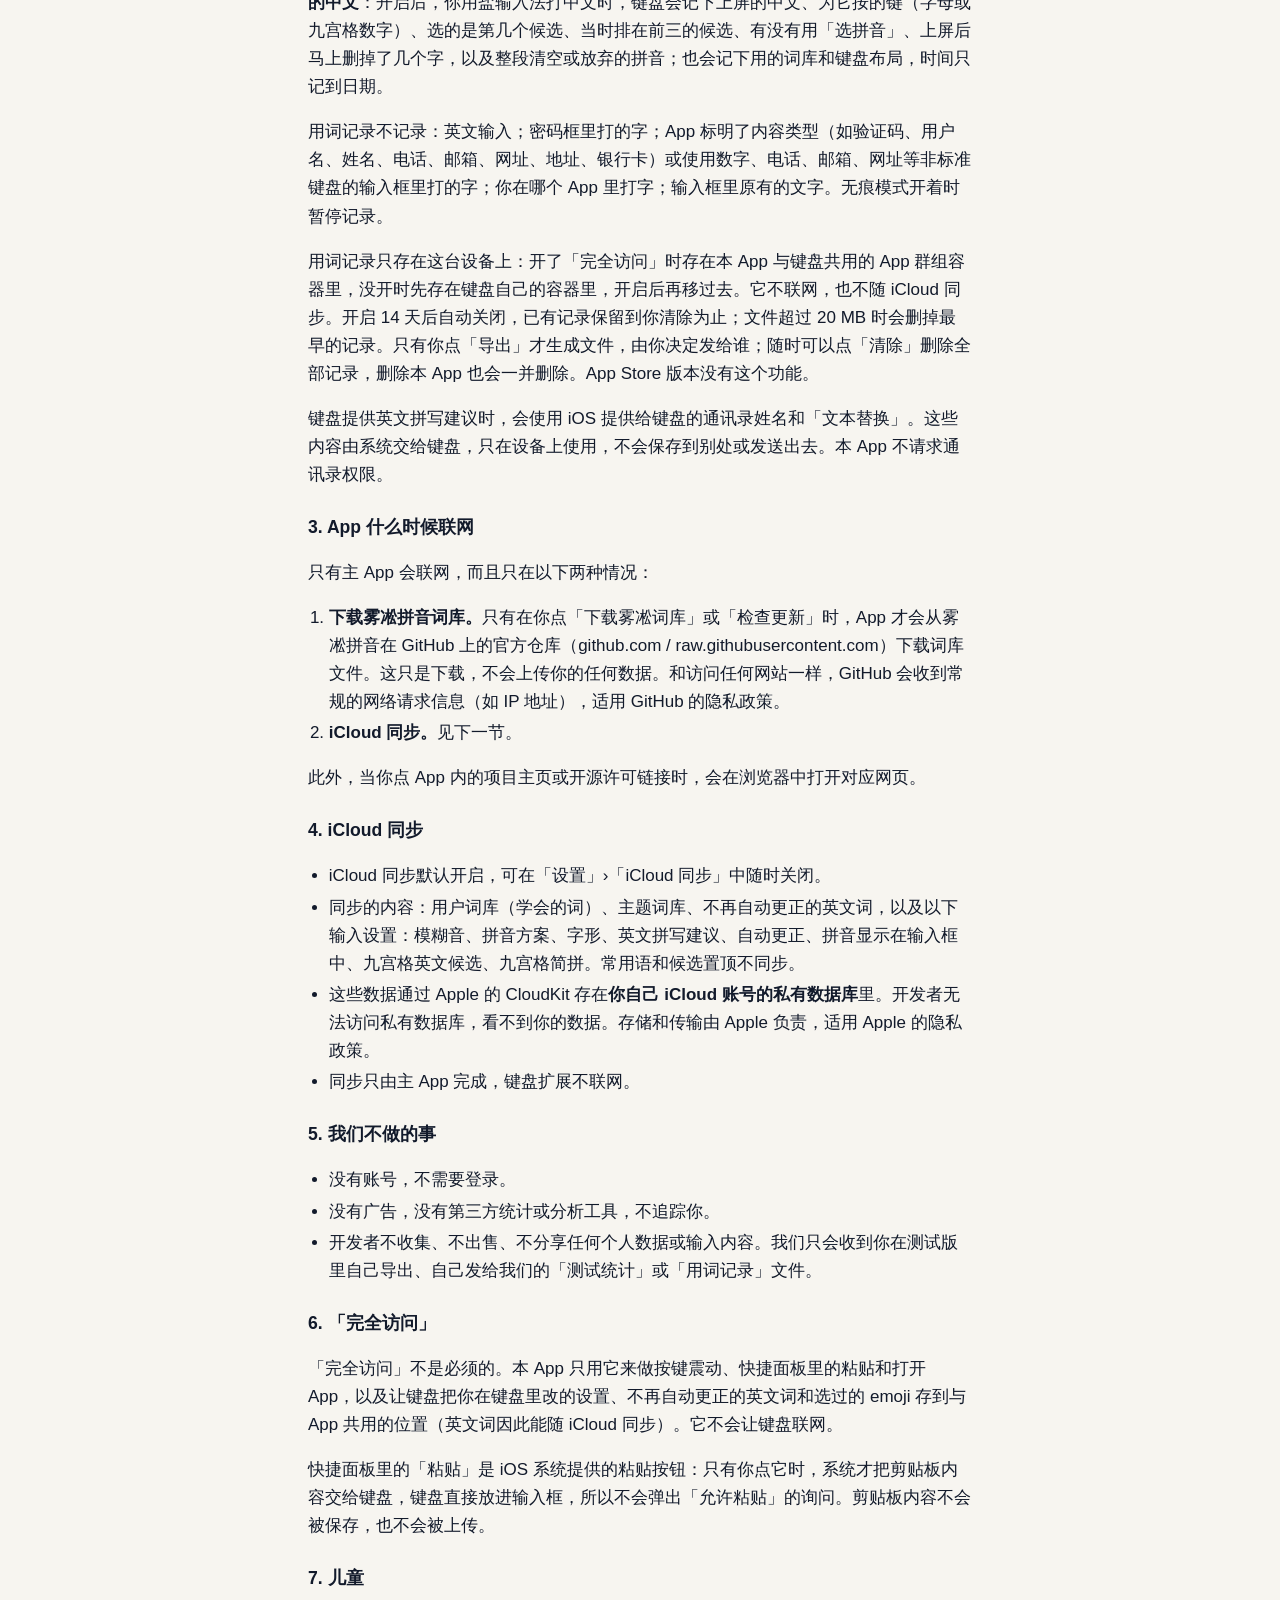
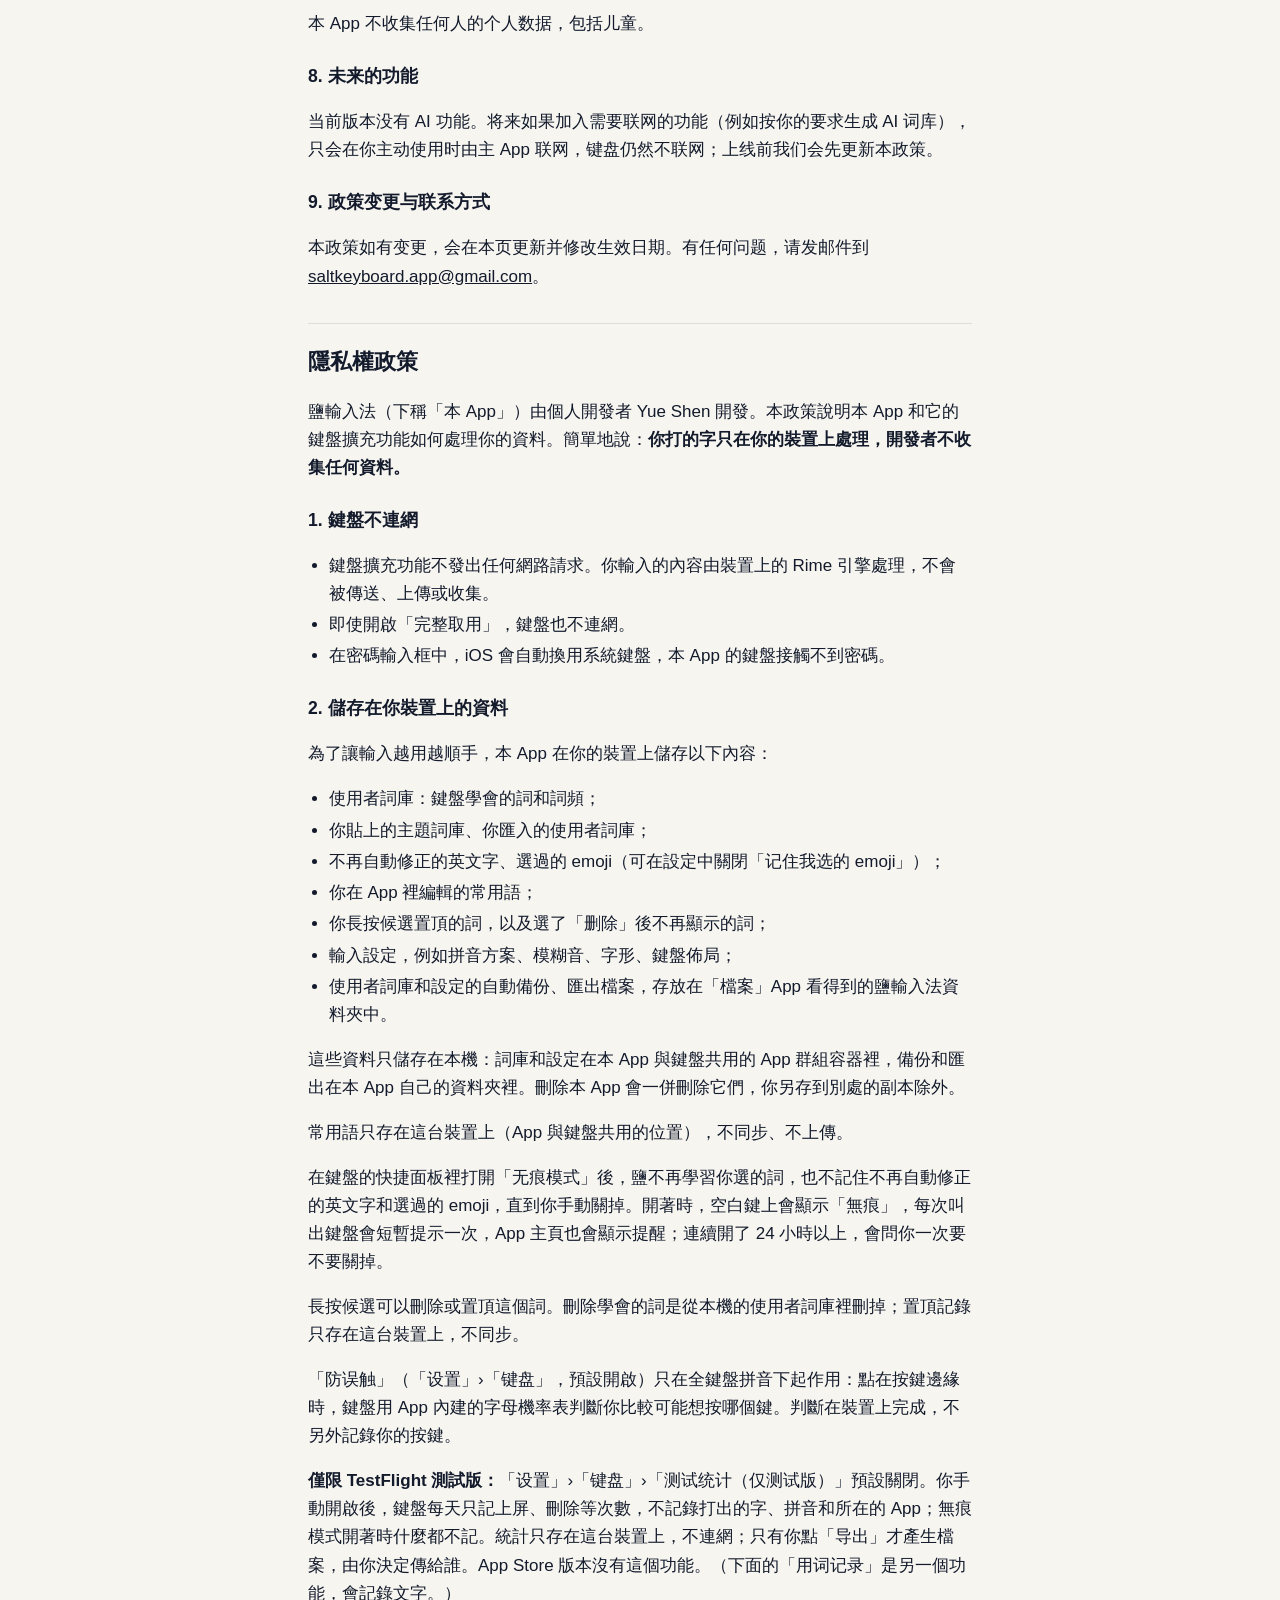
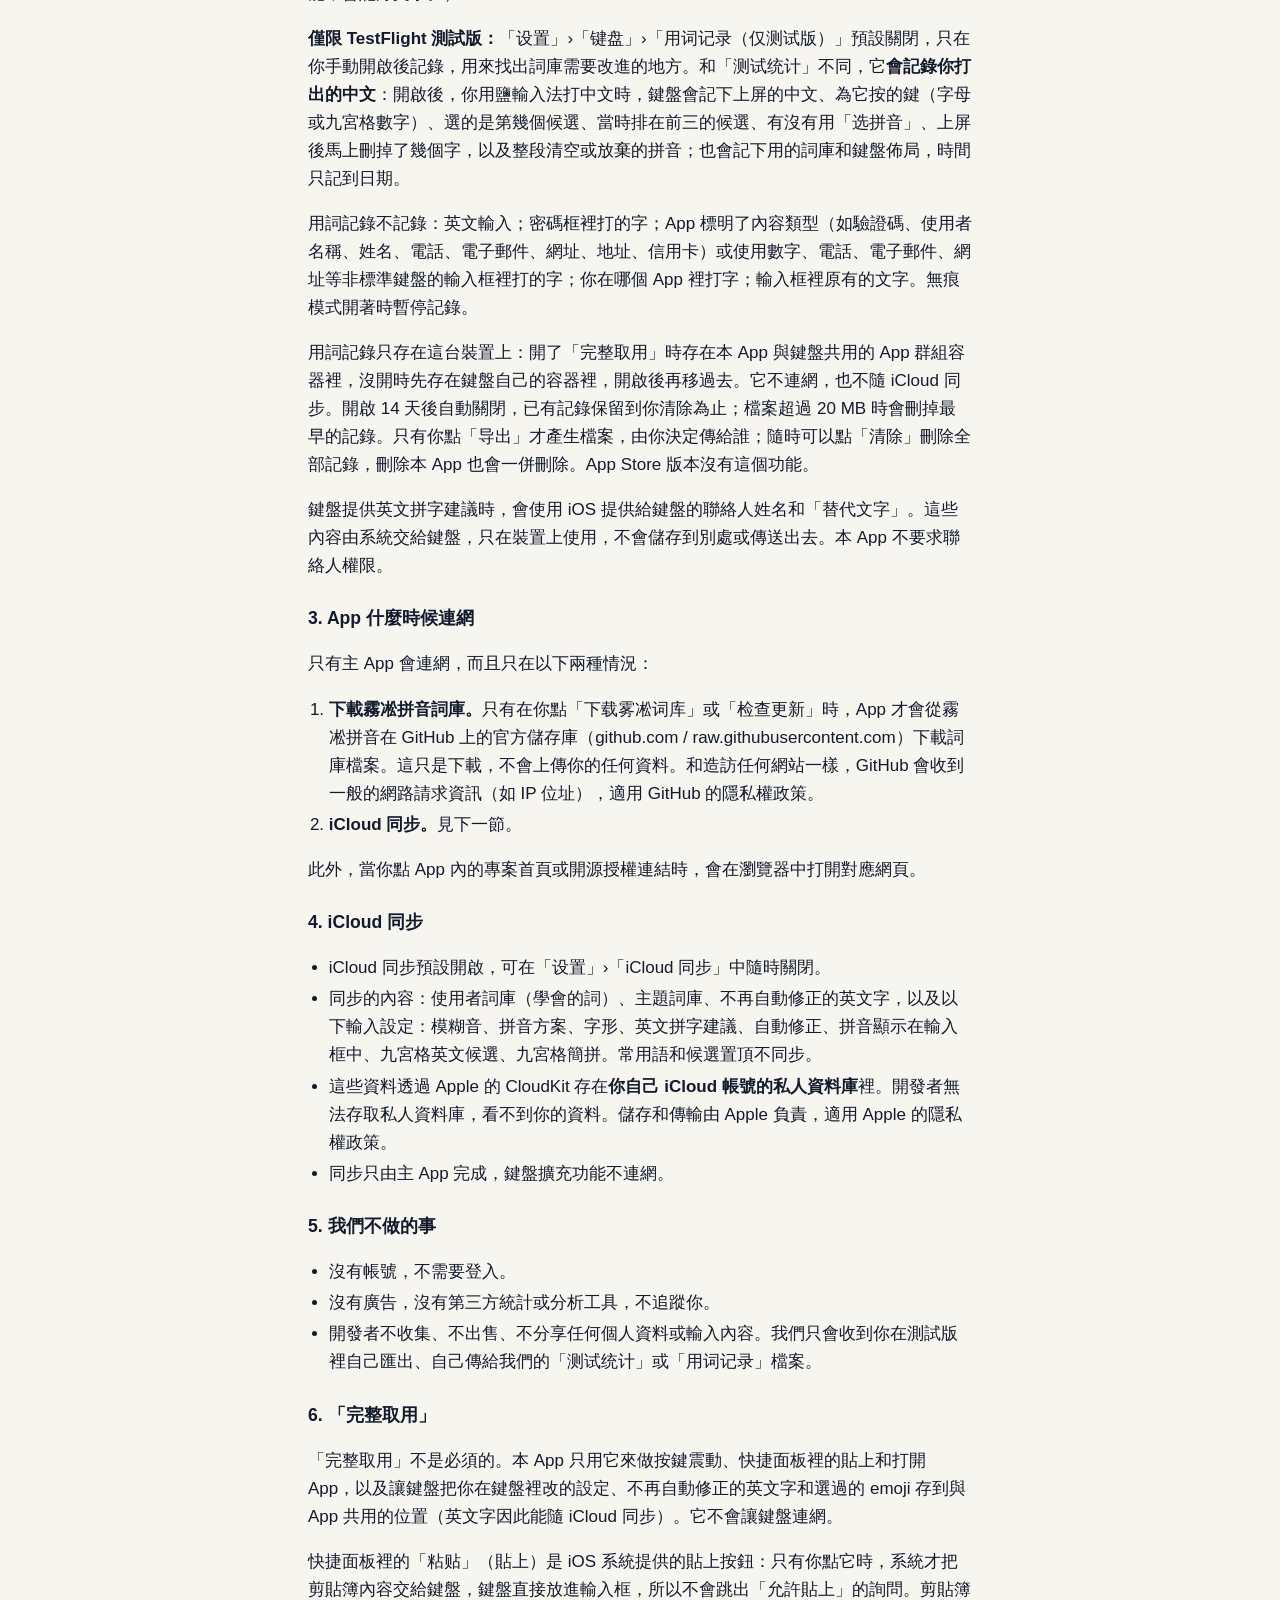
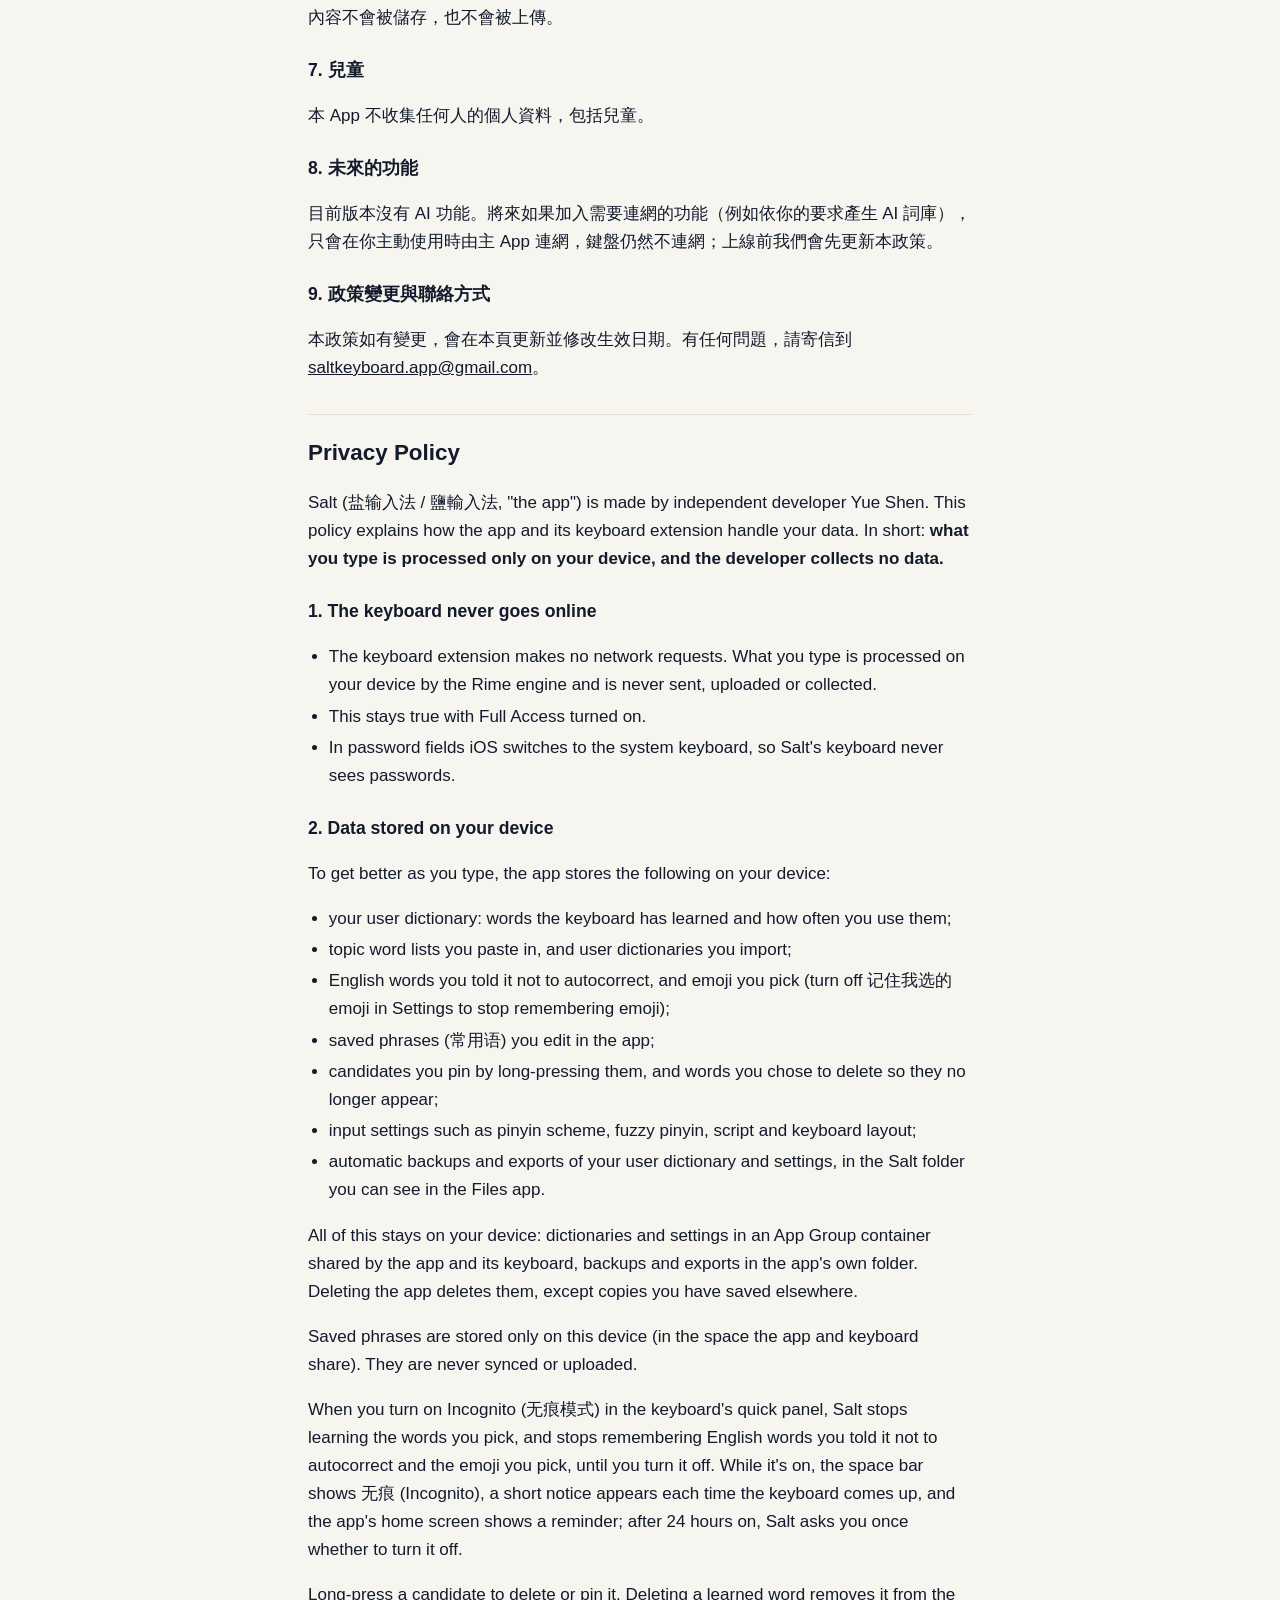
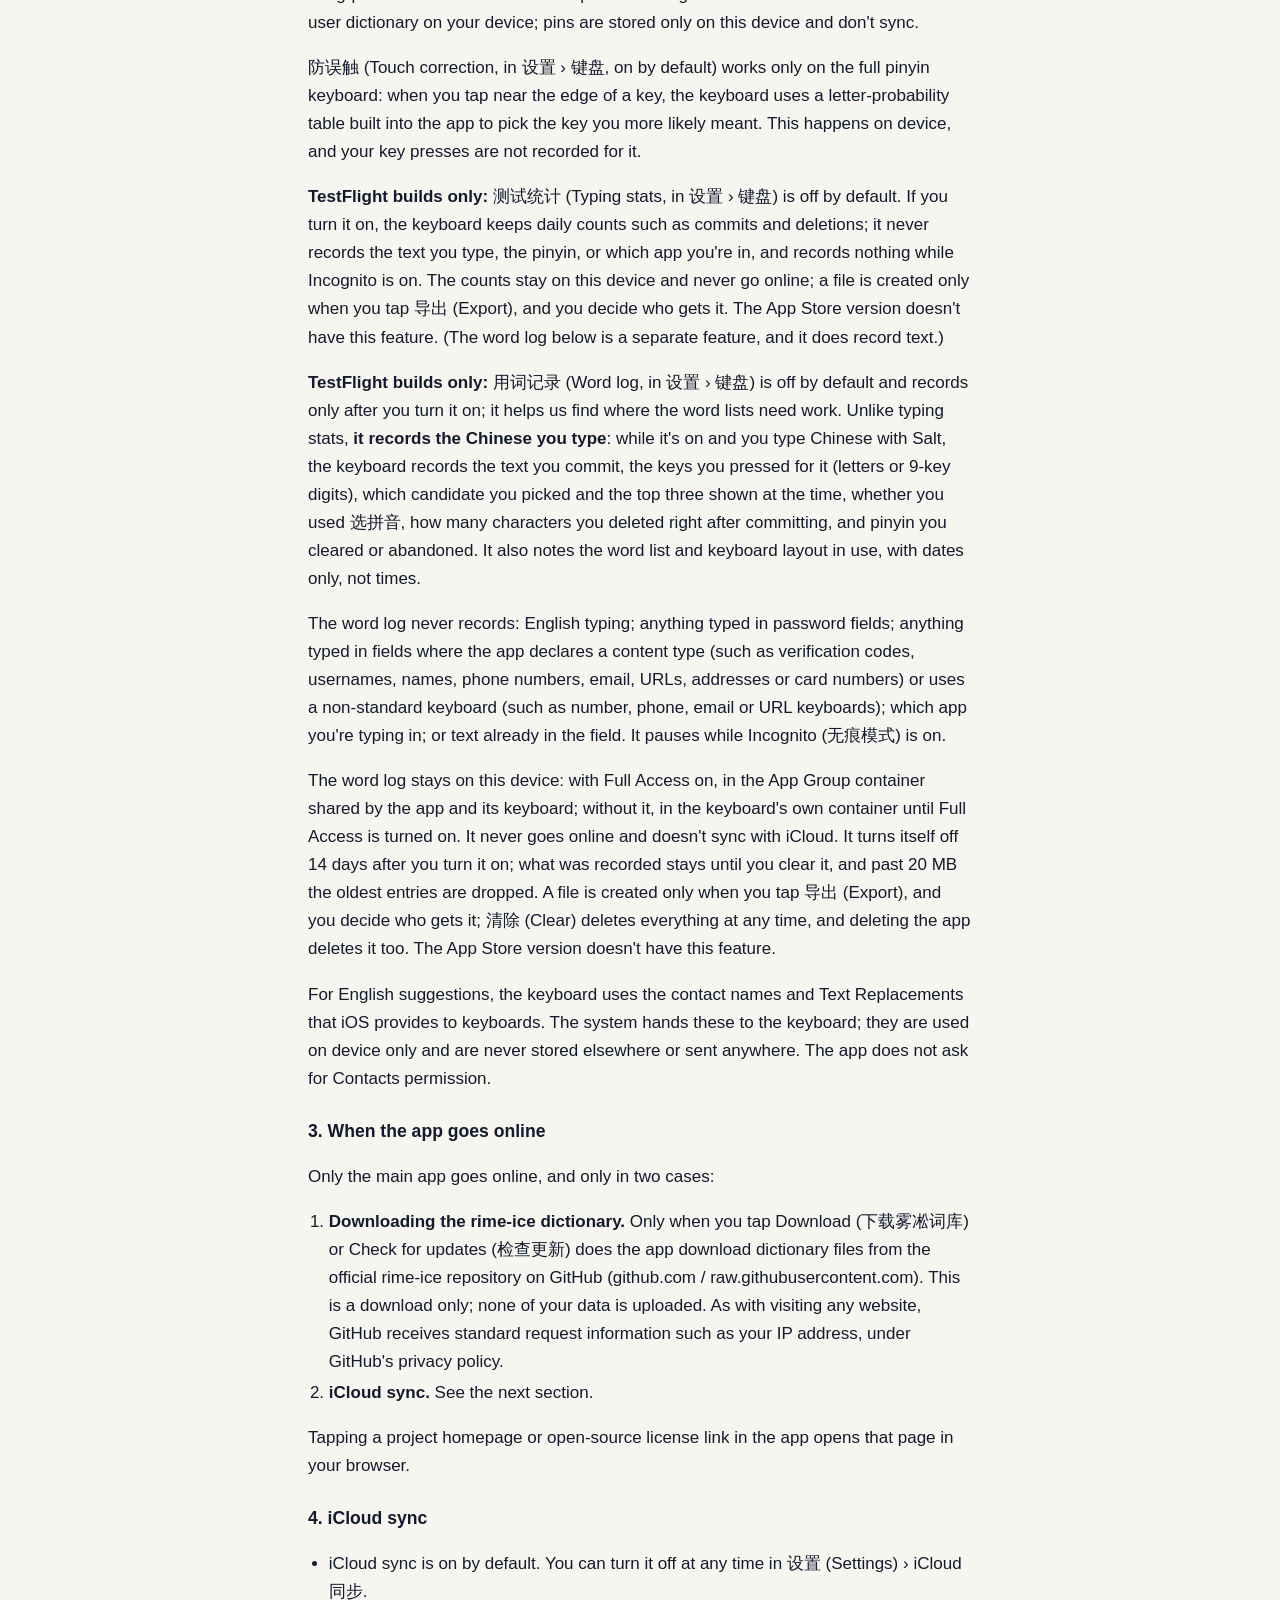
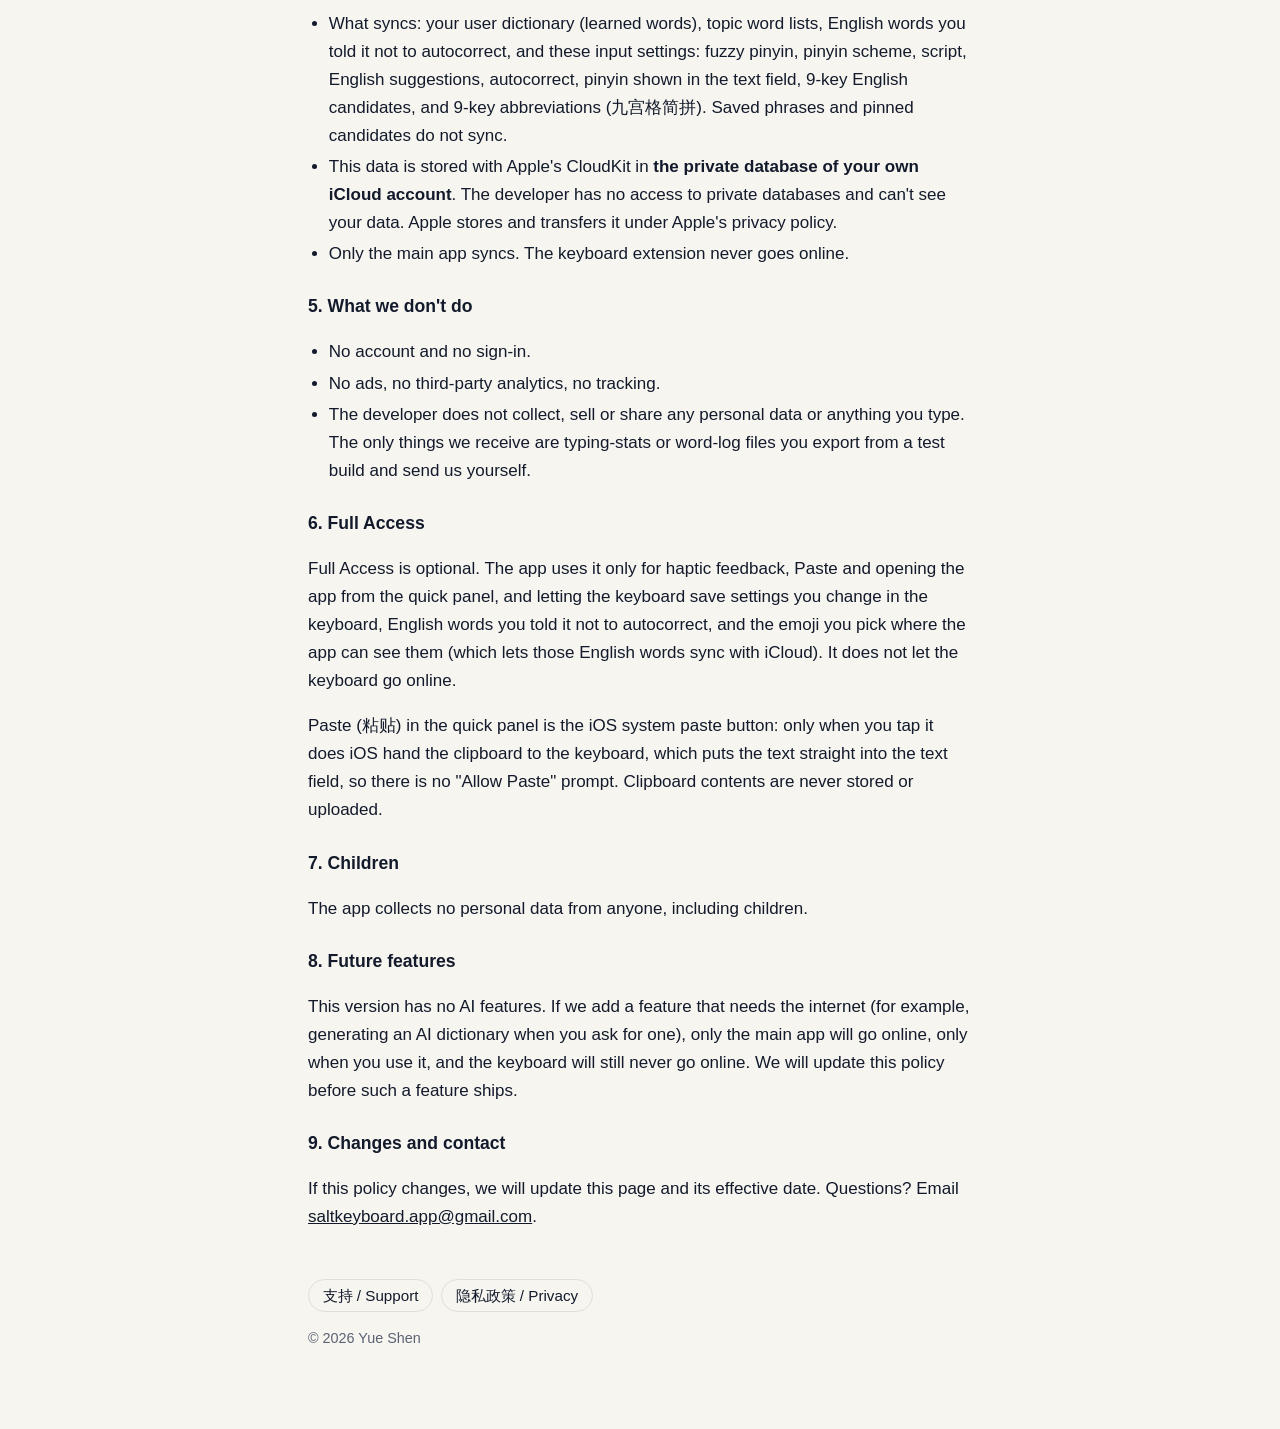
==== commit 4a83a7a5: "Privacy: TestFlight-only word log (用词记录) Co-Authored-By: Claude Opus 5.5 <noreply@anthropic.com>" ====
--- a/privacy.html
+++ b/privacy.html
@@ -52,7 +52,10 @@
   <p>在键盘的快捷面板里打开「无痕模式」后，盐不再学习你选的词，也不记住不再自动更正的英文词和选过的 emoji，直到你手动关掉。开着时，空格键上会显示「无痕」，每次弹出键盘会短暂提示一次，App 主页也会显示提醒；连续开了 24 小时以上，会问你一次要不要关掉。</p>
   <p>长按候选可以删除或置顶这个词。删除学会的词是从本机的用户词库里删掉；置顶记录只存在这台设备上，不同步。</p>
   <p>「防误触」（「设置」›「键盘」，默认开启）只在全键盘拼音下起作用：点在按键边缘时，键盘用 App 内置的字母概率表判断你更可能想按哪个键。判断在设备上完成，不另外记录你的按键。</p>
-  <p><strong>仅 TestFlight 测试版：</strong>「设置」›「键盘」›「测试统计（仅测试版）」默认关闭。你手动开启后，键盘每天只记上屏、删除等次数，不记录打出的字、拼音和所在的 App；无痕模式开着时什么都不记。统计只存在这台设备上，不联网；只有你点「导出」才生成文件，由你决定发给谁。App Store 版本没有这个功能。</p>
+  <p><strong>仅 TestFlight 测试版：</strong>「设置」›「键盘」›「测试统计（仅测试版）」默认关闭。你手动开启后，键盘每天只记上屏、删除等次数，不记录打出的字、拼音和所在的 App；无痕模式开着时什么都不记。统计只存在这台设备上，不联网；只有你点「导出」才生成文件，由你决定发给谁。App Store 版本没有这个功能。（下面的「用词记录」是另一个功能，会记录文字。）</p>
+  <p><strong>仅 TestFlight 测试版：</strong>「设置」›「键盘」›「用词记录（仅测试版）」默认关闭，只在你手动开启后记录，用来找出词库需要改进的地方。和「测试统计」不同，它<strong>会记录你打出的中文</strong>：开启后，你用盐输入法打中文时，键盘会记下上屏的中文、为它按的键（字母或九宫格数字）、选的是第几个候选、当时排在前三的候选、有没有用「选拼音」、上屏后马上删掉了几个字，以及整段清空或放弃的拼音；也会记下用的词库和键盘布局，时间只记到日期。</p>
+  <p>用词记录不记录：英文输入；密码框里打的字；App 标明了内容类型（如验证码、用户名、姓名、电话、邮箱、网址、地址、银行卡）或使用数字、电话、邮箱、网址等非标准键盘的输入框里打的字；你在哪个 App 里打字；输入框里原有的文字。无痕模式开着时暂停记录。</p>
+  <p>用词记录只存在这台设备上：开了「完全访问」时存在本 App 与键盘共用的 App 群组容器里，没开时先存在键盘自己的容器里，开启后再移过去。它不联网，也不随 iCloud 同步。开启 14 天后自动关闭，已有记录保留到你清除为止；文件超过 20 MB 时会删掉最早的记录。只有你点「导出」才生成文件，由你决定发给谁；随时可以点「清除」删除全部记录，删除本 App 也会一并删除。App Store 版本没有这个功能。</p>
   <p>键盘提供英文拼写建议时，会使用 iOS 提供给键盘的通讯录姓名和「文本替换」。这些内容由系统交给键盘，只在设备上使用，不会保存到别处或发送出去。本 App 不请求通讯录权限。</p>
 
   <h3>3. App 什么时候联网</h3>
@@ -75,7 +78,7 @@
   <ul>
     <li>没有账号，不需要登录。</li>
     <li>没有广告，没有第三方统计或分析工具，不追踪你。</li>
-    <li>开发者不收集、不出售、不分享任何个人数据或输入内容。</li>
+    <li>开发者不收集、不出售、不分享任何个人数据或输入内容。我们只会收到你在测试版里自己导出、自己发给我们的「测试统计」或「用词记录」文件。</li>
   </ul>
 
   <h3>6. 「完全访问」</h3>
@@ -120,7 +123,10 @@
   <p>在鍵盤的快捷面板裡打開「无痕模式」後，鹽不再學習你選的詞，也不記住不再自動修正的英文字和選過的 emoji，直到你手動關掉。開著時，空白鍵上會顯示「無痕」，每次叫出鍵盤會短暫提示一次，App 主頁也會顯示提醒；連續開了 24 小時以上，會問你一次要不要關掉。</p>
   <p>長按候選可以刪除或置頂這個詞。刪除學會的詞是從本機的使用者詞庫裡刪掉；置頂記錄只存在這台裝置上，不同步。</p>
   <p>「防误触」（「设置」›「键盘」，預設開啟）只在全鍵盤拼音下起作用：點在按鍵邊緣時，鍵盤用 App 內建的字母機率表判斷你比較可能想按哪個鍵。判斷在裝置上完成，不另外記錄你的按鍵。</p>
-  <p><strong>僅限 TestFlight 測試版：</strong>「设置」›「键盘」›「测试统计（仅测试版）」預設關閉。你手動開啟後，鍵盤每天只記上屏、刪除等次數，不記錄打出的字、拼音和所在的 App；無痕模式開著時什麼都不記。統計只存在這台裝置上，不連網；只有你點「导出」才產生檔案，由你決定傳給誰。App Store 版本沒有這個功能。</p>
+  <p><strong>僅限 TestFlight 測試版：</strong>「设置」›「键盘」›「测试统计（仅测试版）」預設關閉。你手動開啟後，鍵盤每天只記上屏、刪除等次數，不記錄打出的字、拼音和所在的 App；無痕模式開著時什麼都不記。統計只存在這台裝置上，不連網；只有你點「导出」才產生檔案，由你決定傳給誰。App Store 版本沒有這個功能。（下面的「用词记录」是另一個功能，會記錄文字。）</p>
+  <p><strong>僅限 TestFlight 測試版：</strong>「设置」›「键盘」›「用词记录（仅测试版）」預設關閉，只在你手動開啟後記錄，用來找出詞庫需要改進的地方。和「测试统计」不同，它<strong>會記錄你打出的中文</strong>：開啟後，你用鹽輸入法打中文時，鍵盤會記下上屏的中文、為它按的鍵（字母或九宮格數字）、選的是第幾個候選、當時排在前三的候選、有沒有用「选拼音」、上屏後馬上刪掉了幾個字，以及整段清空或放棄的拼音；也會記下用的詞庫和鍵盤佈局，時間只記到日期。</p>
+  <p>用詞記錄不記錄：英文輸入；密碼框裡打的字；App 標明了內容類型（如驗證碼、使用者名稱、姓名、電話、電子郵件、網址、地址、信用卡）或使用數字、電話、電子郵件、網址等非標準鍵盤的輸入框裡打的字；你在哪個 App 裡打字；輸入框裡原有的文字。無痕模式開著時暫停記錄。</p>
+  <p>用詞記錄只存在這台裝置上：開了「完整取用」時存在本 App 與鍵盤共用的 App 群組容器裡，沒開時先存在鍵盤自己的容器裡，開啟後再移過去。它不連網，也不隨 iCloud 同步。開啟 14 天後自動關閉，已有記錄保留到你清除為止；檔案超過 20 MB 時會刪掉最早的記錄。只有你點「导出」才產生檔案，由你決定傳給誰；隨時可以點「清除」刪除全部記錄，刪除本 App 也會一併刪除。App Store 版本沒有這個功能。</p>
   <p>鍵盤提供英文拼字建議時，會使用 iOS 提供給鍵盤的聯絡人姓名和「替代文字」。這些內容由系統交給鍵盤，只在裝置上使用，不會儲存到別處或傳送出去。本 App 不要求聯絡人權限。</p>
 
   <h3>3. App 什麼時候連網</h3>
@@ -143,7 +149,7 @@
   <ul>
     <li>沒有帳號，不需要登入。</li>
     <li>沒有廣告，沒有第三方統計或分析工具，不追蹤你。</li>
-    <li>開發者不收集、不出售、不分享任何個人資料或輸入內容。</li>
+    <li>開發者不收集、不出售、不分享任何個人資料或輸入內容。我們只會收到你在測試版裡自己匯出、自己傳給我們的「测试统计」或「用词记录」檔案。</li>
   </ul>
 
   <h3>6. 「完整取用」</h3>
@@ -188,7 +194,10 @@
   <p>When you turn on Incognito (无痕模式) in the keyboard's quick panel, Salt stops learning the words you pick, and stops remembering English words you told it not to autocorrect and the emoji you pick, until you turn it off. While it's on, the space bar shows 无痕 (Incognito), a short notice appears each time the keyboard comes up, and the app's home screen shows a reminder; after 24 hours on, Salt asks you once whether to turn it off.</p>
   <p>Long-press a candidate to delete or pin it. Deleting a learned word removes it from the user dictionary on your device; pins are stored only on this device and don't sync.</p>
   <p>防误触 (Touch correction, in 设置 › 键盘, on by default) works only on the full pinyin keyboard: when you tap near the edge of a key, the keyboard uses a letter-probability table built into the app to pick the key you more likely meant. This happens on device, and your key presses are not recorded for it.</p>
-  <p><strong>TestFlight builds only:</strong> 测试统计 (Typing stats, in 设置 › 键盘) is off by default. If you turn it on, the keyboard keeps daily counts such as commits and deletions; it never records the text you type, the pinyin, or which app you're in, and records nothing while Incognito is on. The counts stay on this device and never go online; a file is created only when you tap 导出 (Export), and you decide who gets it. The App Store version doesn't have this feature.</p>
+  <p><strong>TestFlight builds only:</strong> 测试统计 (Typing stats, in 设置 › 键盘) is off by default. If you turn it on, the keyboard keeps daily counts such as commits and deletions; it never records the text you type, the pinyin, or which app you're in, and records nothing while Incognito is on. The counts stay on this device and never go online; a file is created only when you tap 导出 (Export), and you decide who gets it. The App Store version doesn't have this feature. (The word log below is a separate feature, and it does record text.)</p>
+  <p><strong>TestFlight builds only:</strong> 用词记录 (Word log, in 设置 › 键盘) is off by default and records only after you turn it on; it helps us find where the word lists need work. Unlike typing stats, <strong>it records the Chinese you type</strong>: while it's on and you type Chinese with Salt, the keyboard records the text you commit, the keys you pressed for it (letters or 9-key digits), which candidate you picked and the top three shown at the time, whether you used 选拼音, how many characters you deleted right after committing, and pinyin you cleared or abandoned. It also notes the word list and keyboard layout in use, with dates only, not times.</p>
+  <p>The word log never records: English typing; anything typed in password fields; anything typed in fields where the app declares a content type (such as verification codes, usernames, names, phone numbers, email, URLs, addresses or card numbers) or uses a non-standard keyboard (such as number, phone, email or URL keyboards); which app you're typing in; or text already in the field. It pauses while Incognito (无痕模式) is on.</p>
+  <p>The word log stays on this device: with Full Access on, in the App Group container shared by the app and its keyboard; without it, in the keyboard's own container until Full Access is turned on. It never goes online and doesn't sync with iCloud. It turns itself off 14 days after you turn it on; what was recorded stays until you clear it, and past 20 MB the oldest entries are dropped. A file is created only when you tap 导出 (Export), and you decide who gets it; 清除 (Clear) deletes everything at any time, and deleting the app deletes it too. The App Store version doesn't have this feature.</p>
   <p>For English suggestions, the keyboard uses the contact names and Text Replacements that iOS provides to keyboards. The system hands these to the keyboard; they are used on device only and are never stored elsewhere or sent anywhere. The app does not ask for Contacts permission.</p>
 
   <h3>3. When the app goes online</h3>
@@ -211,7 +220,7 @@
   <ul>
     <li>No account and no sign-in.</li>
     <li>No ads, no third-party analytics, no tracking.</li>
-    <li>The developer does not collect, sell or share any personal data or anything you type.</li>
+    <li>The developer does not collect, sell or share any personal data or anything you type. The only things we receive are typing-stats or word-log files you export from a test build and send us yourself.</li>
   </ul>
 
   <h3>6. Full Access</h3>
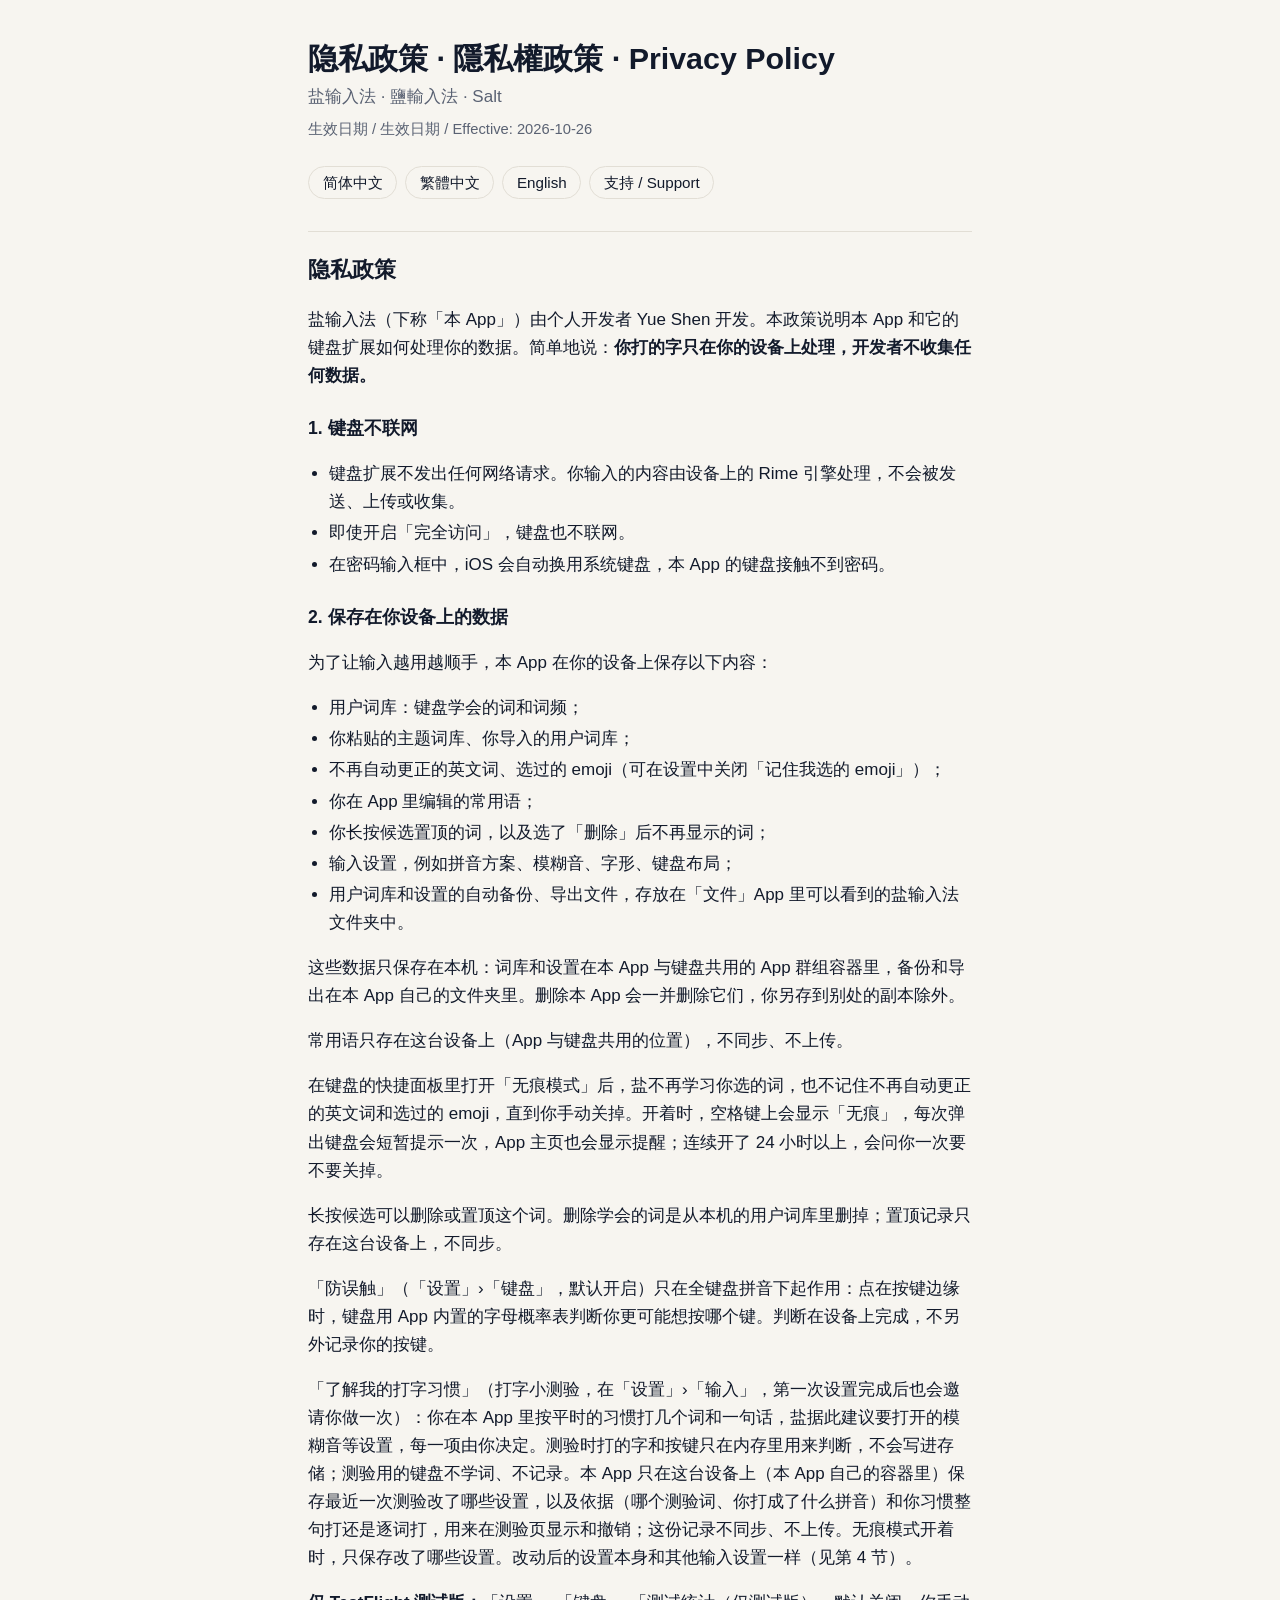
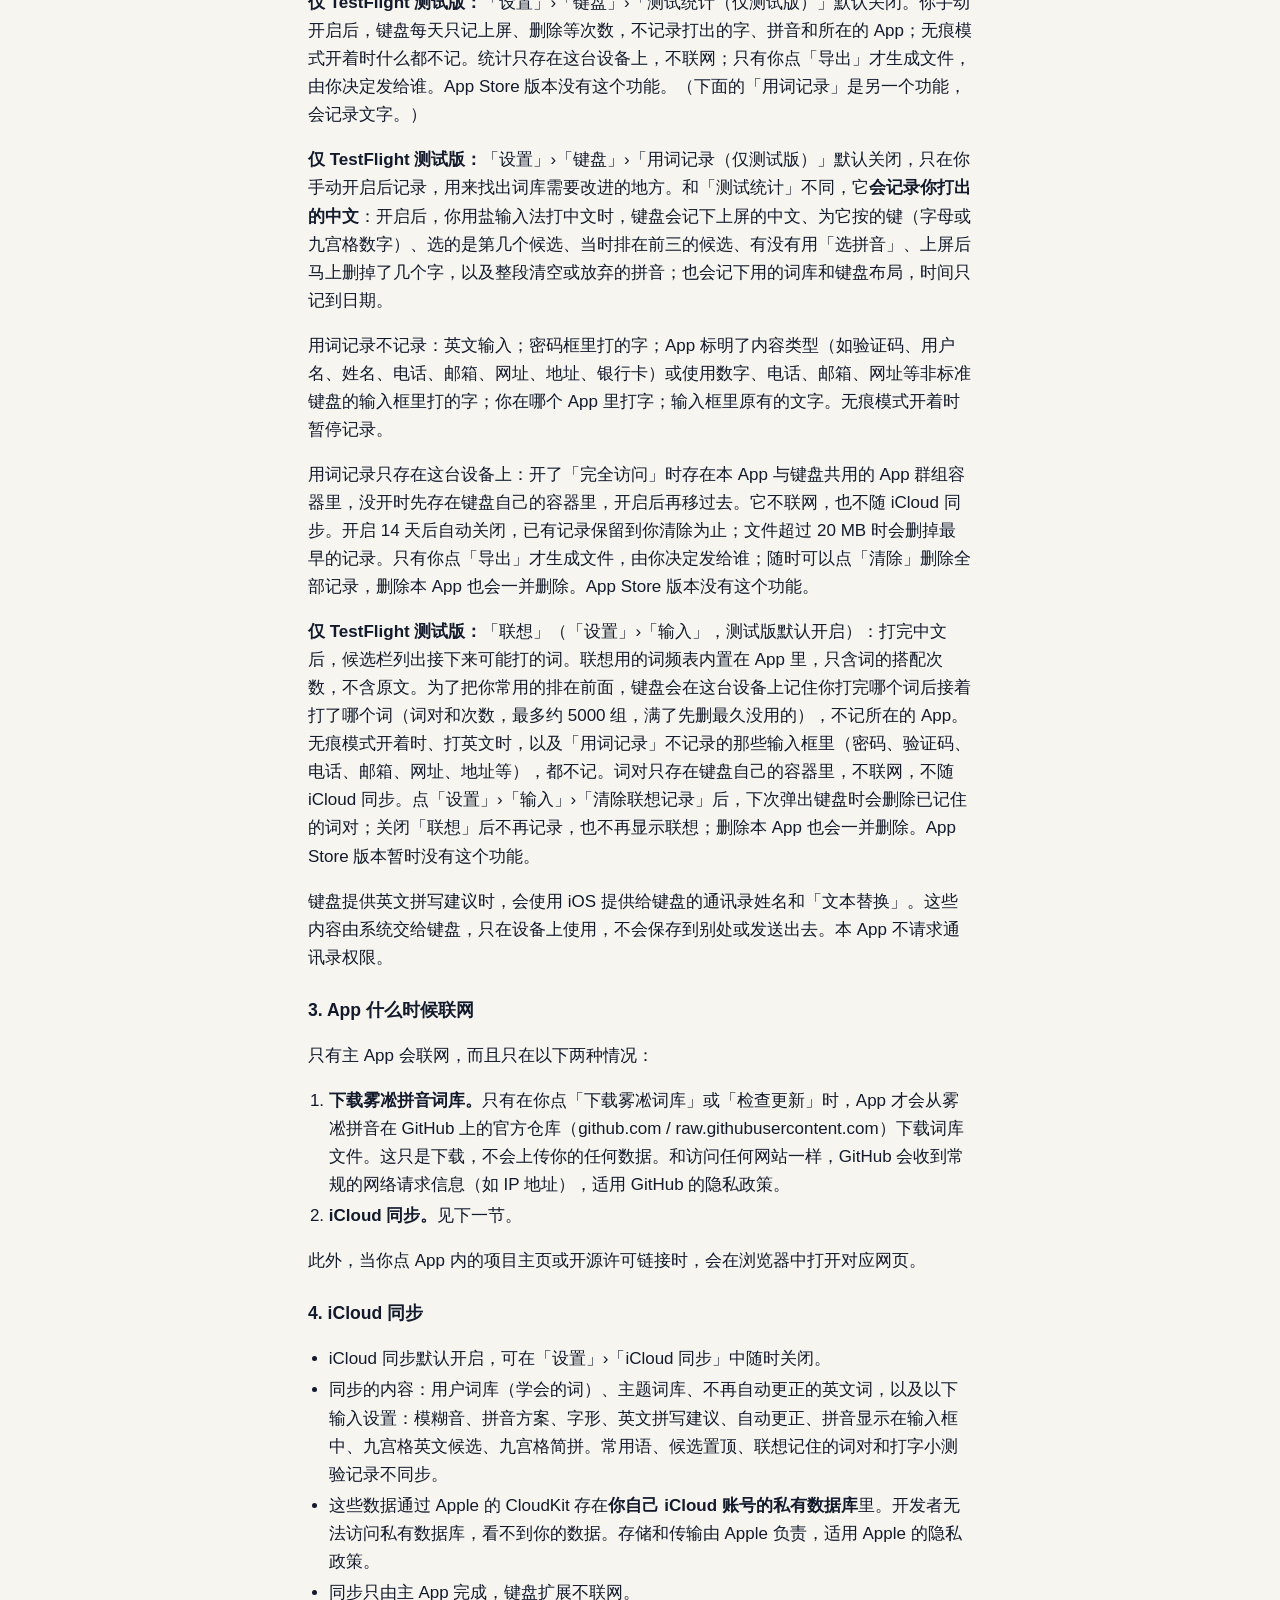
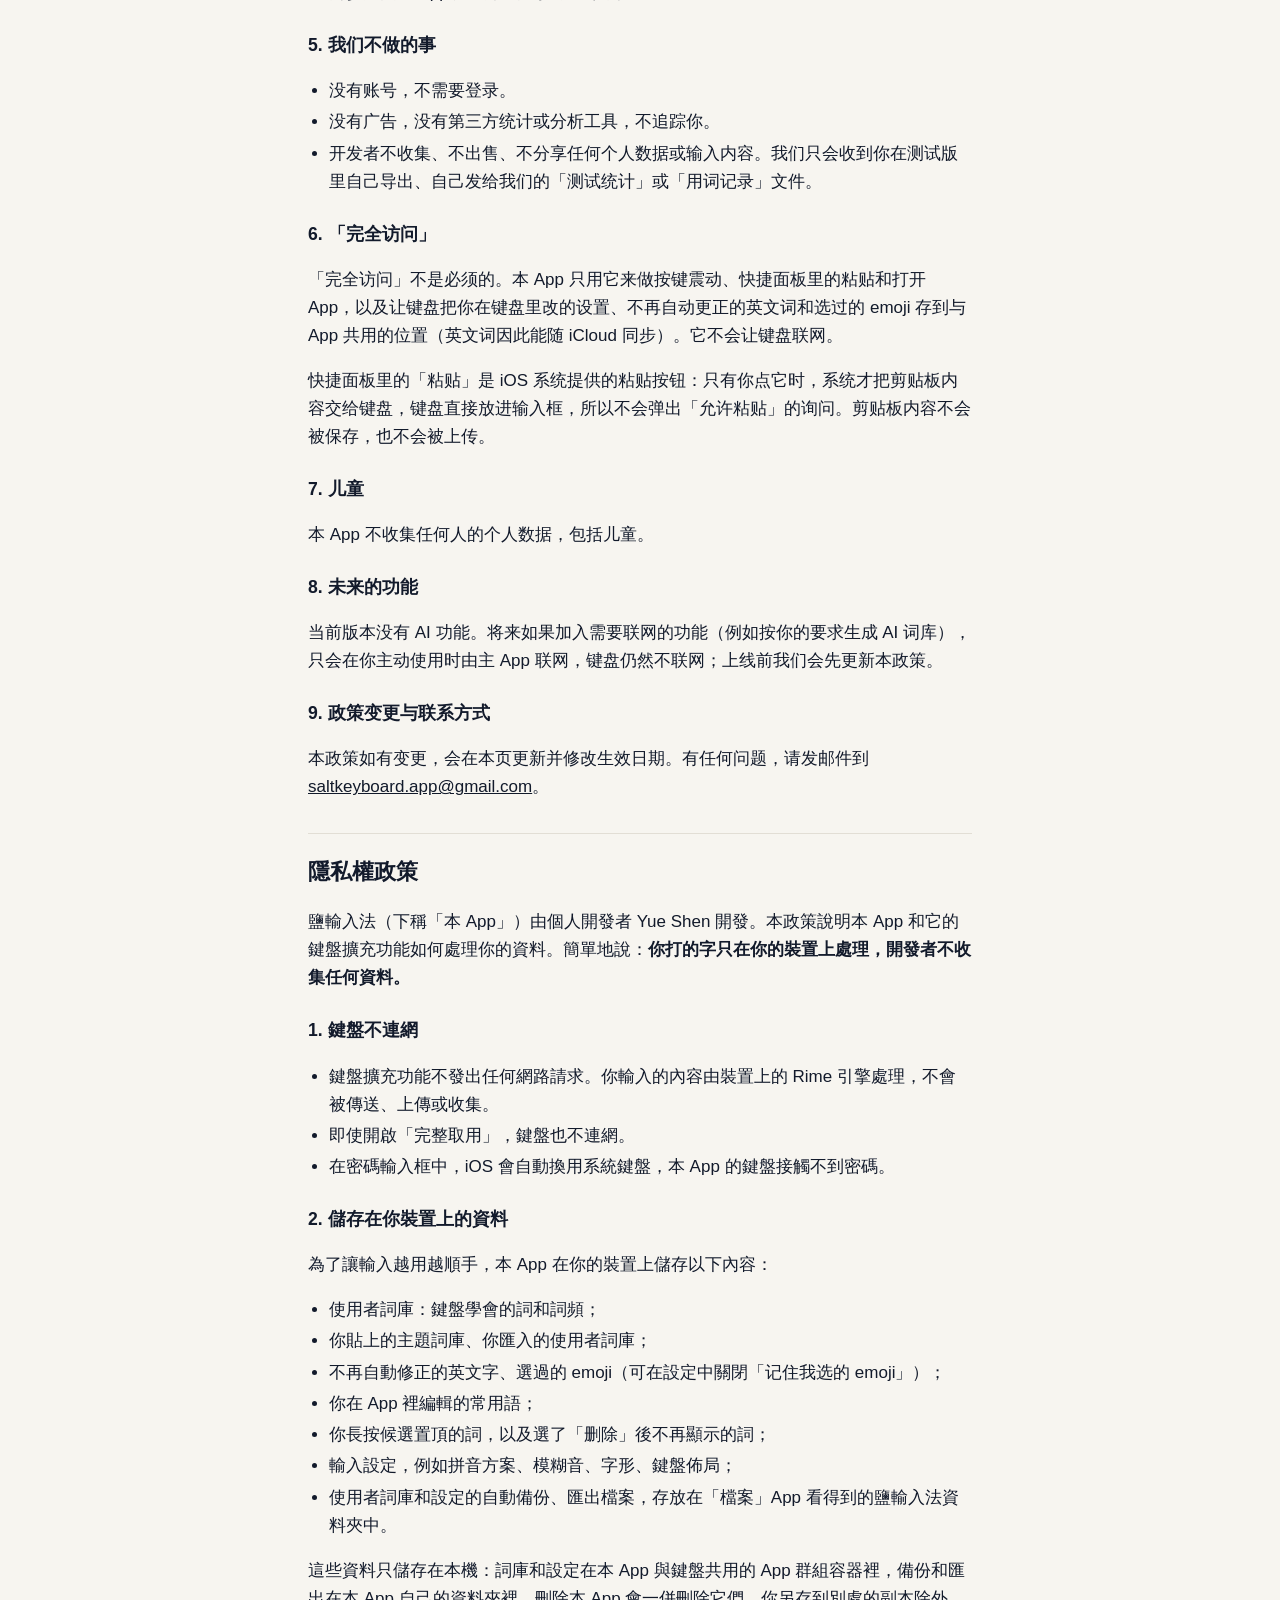
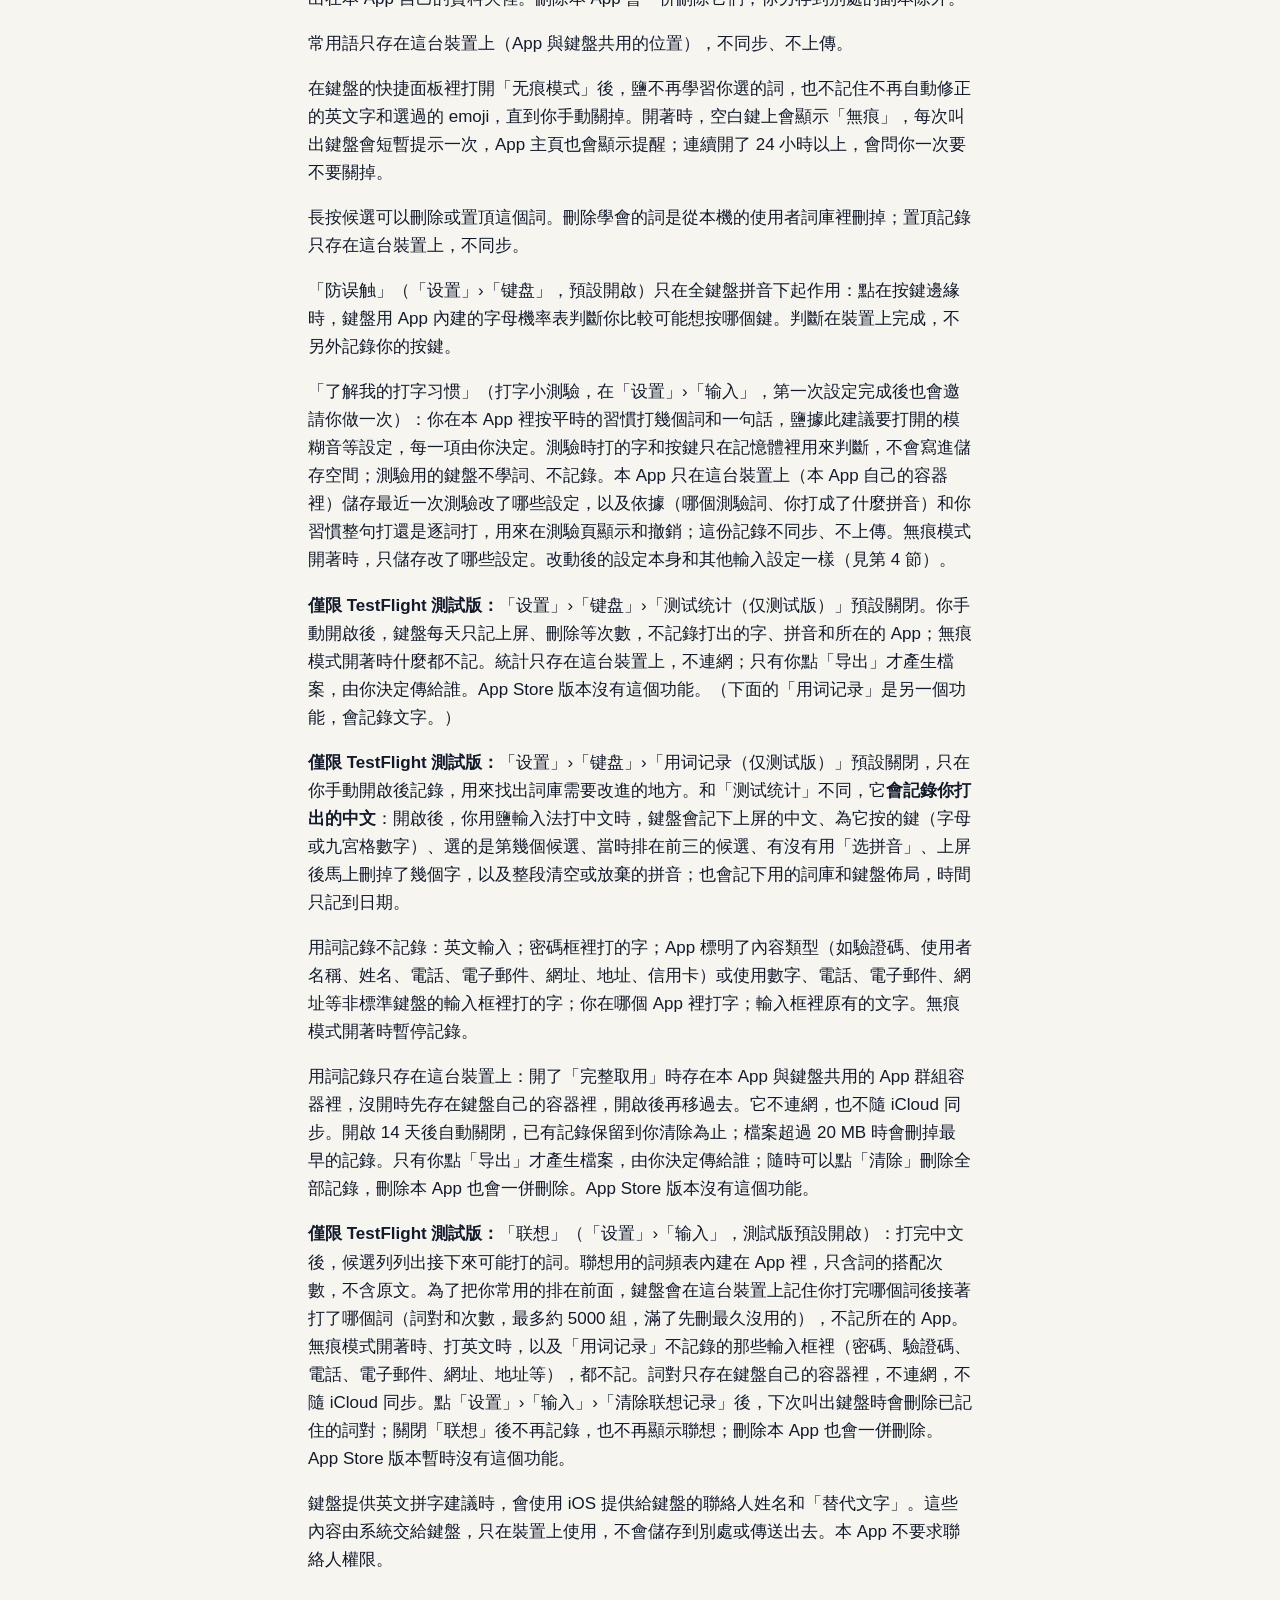
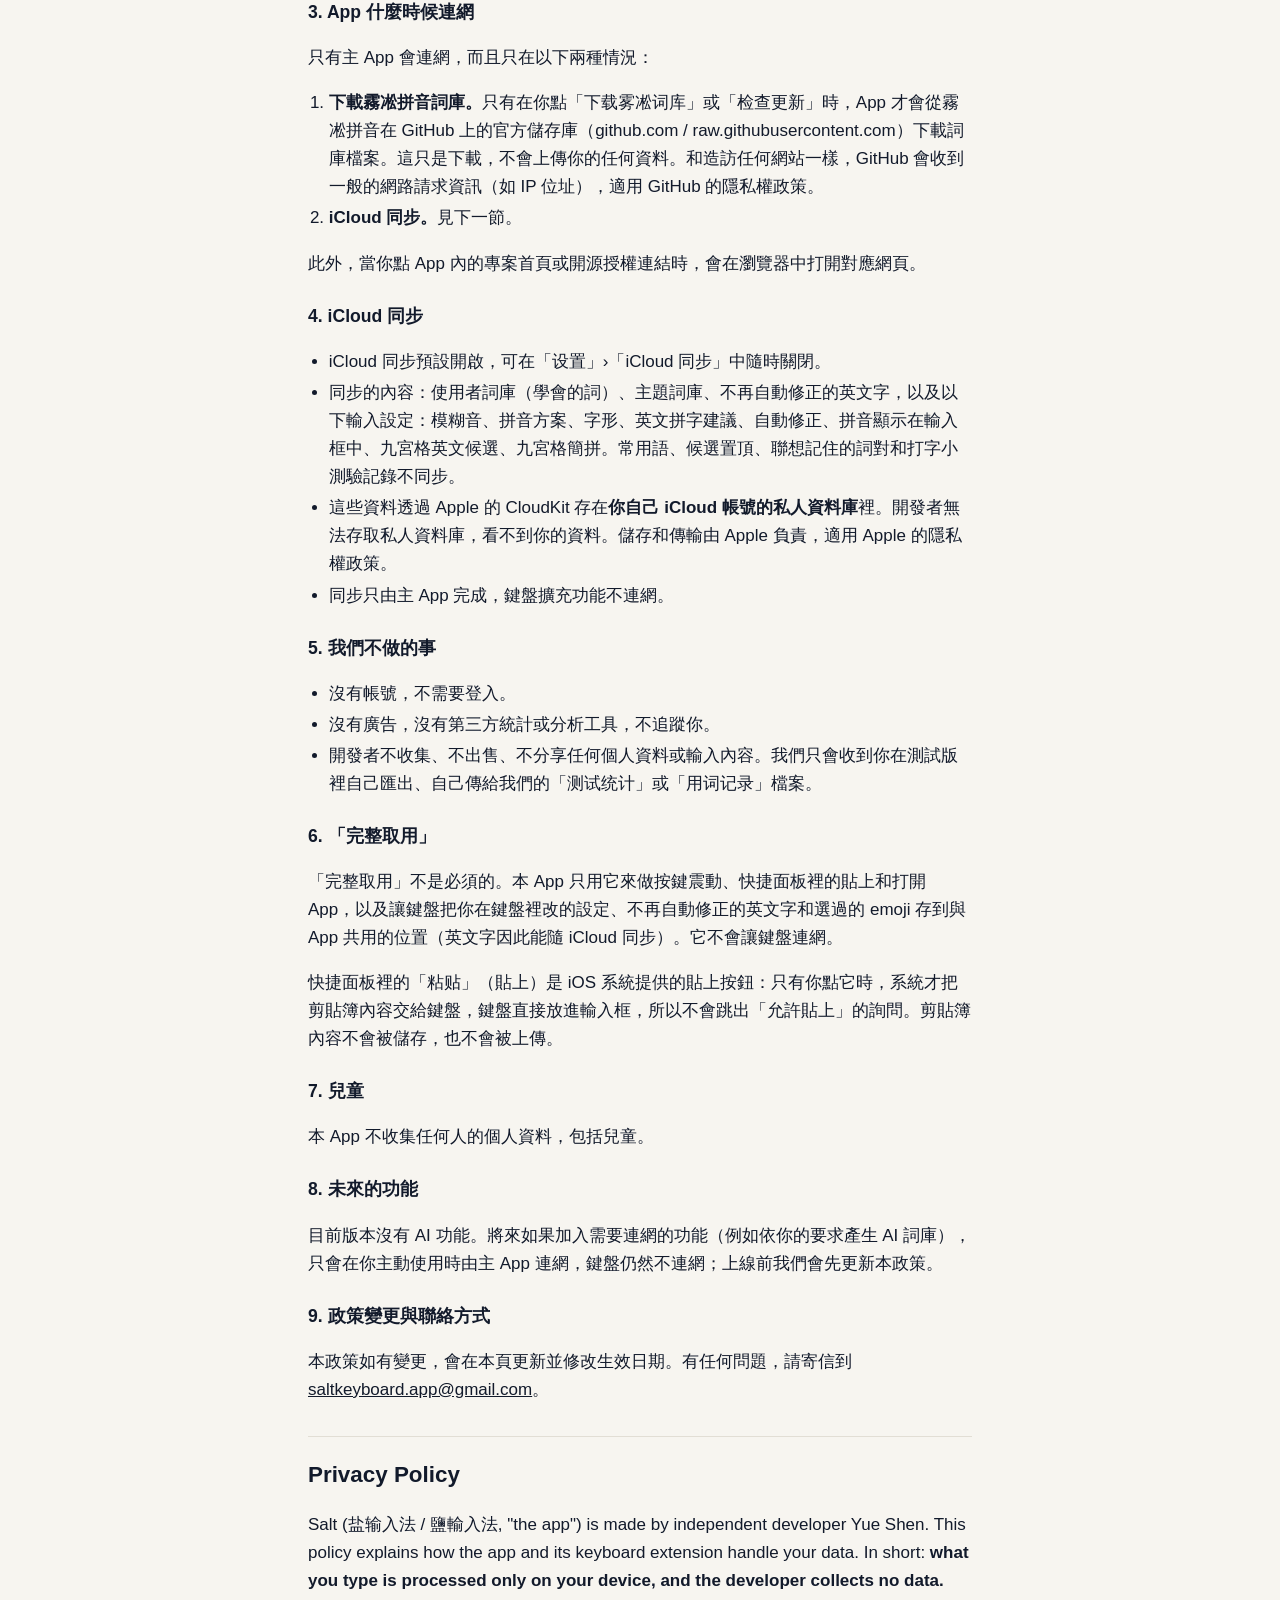
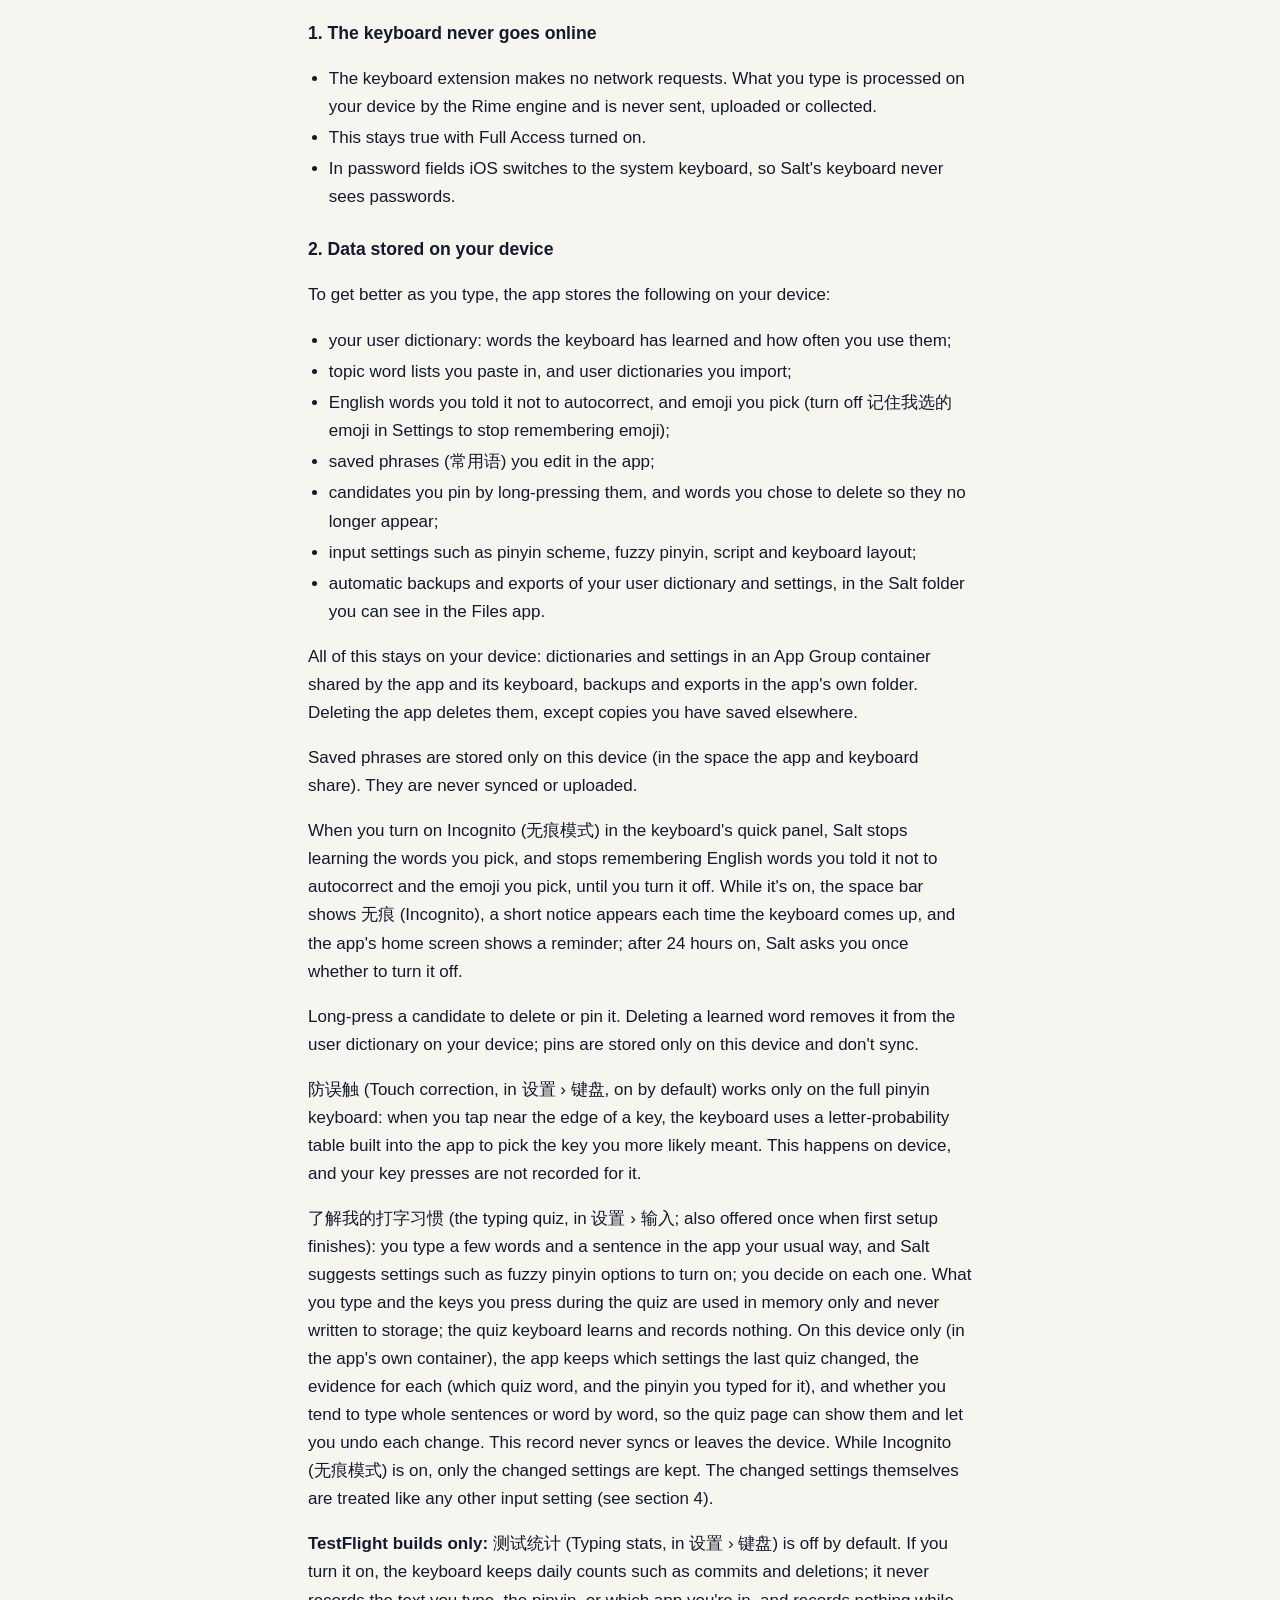
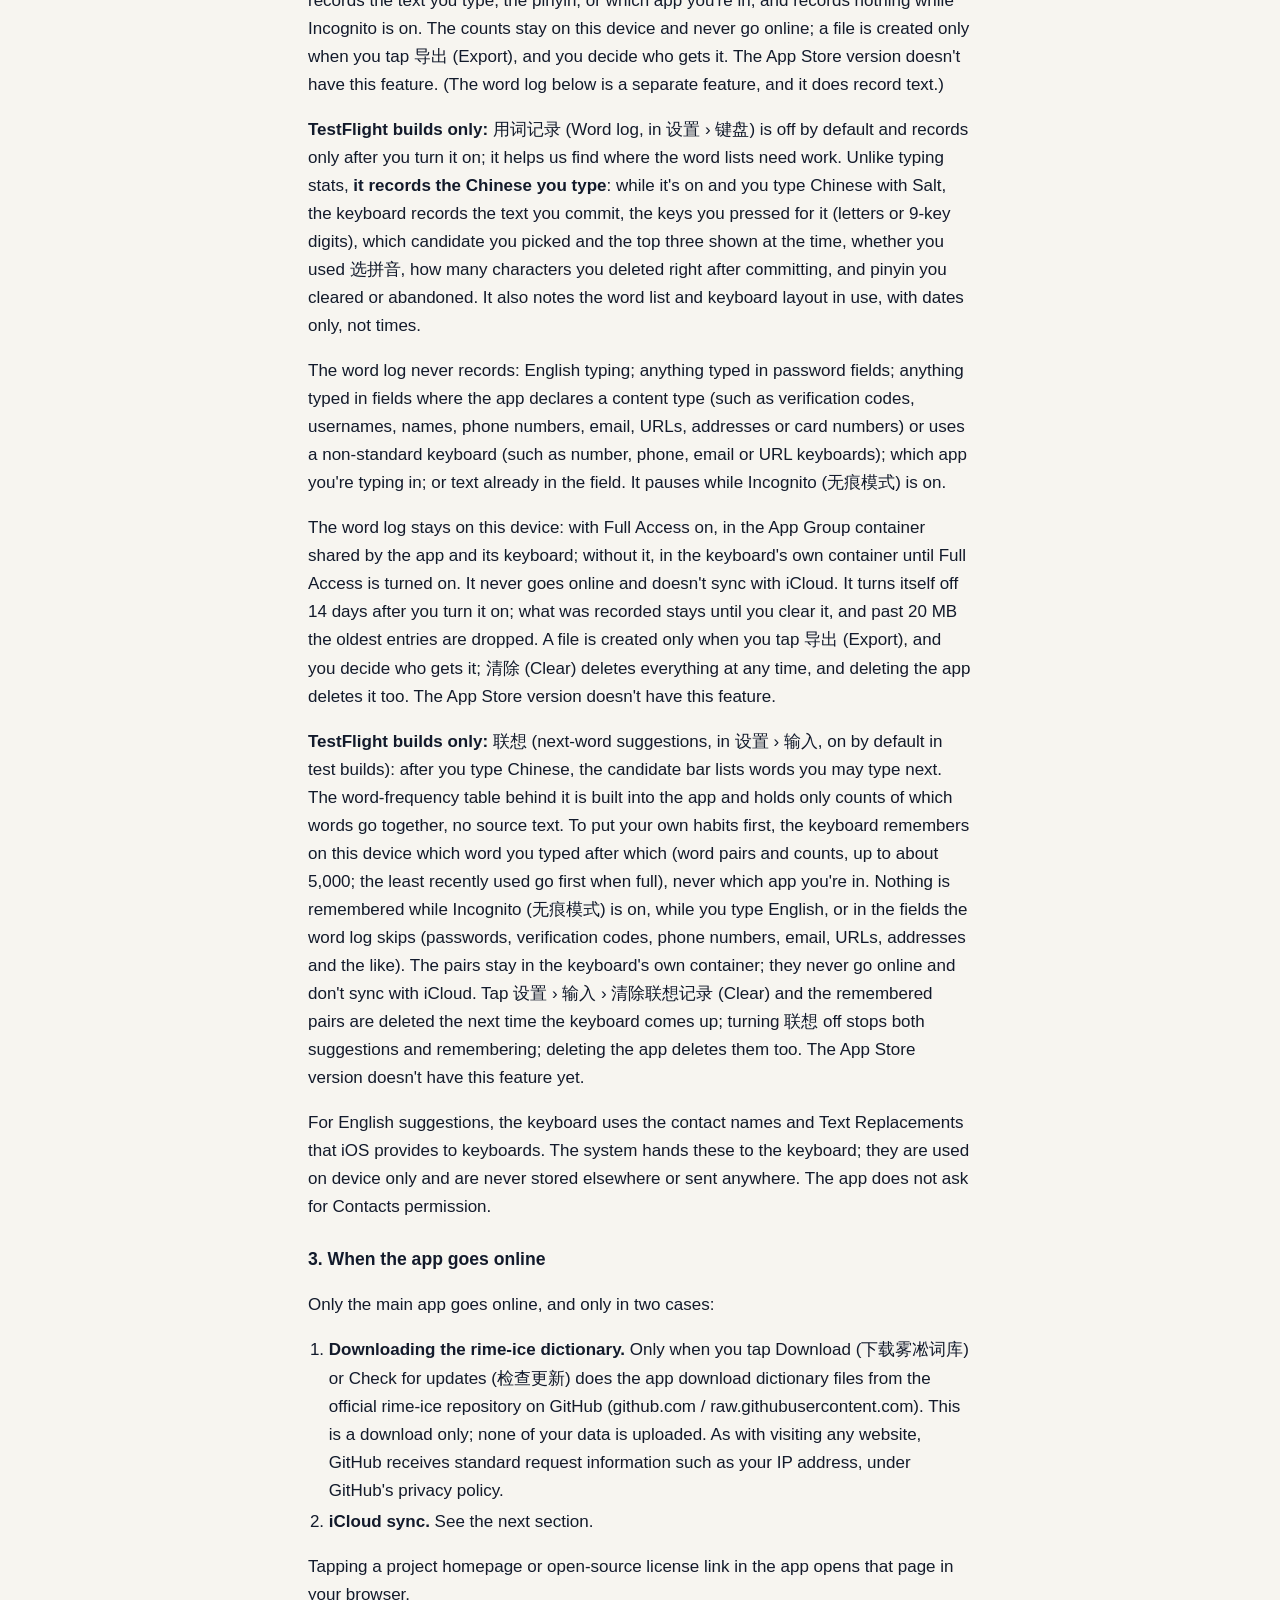
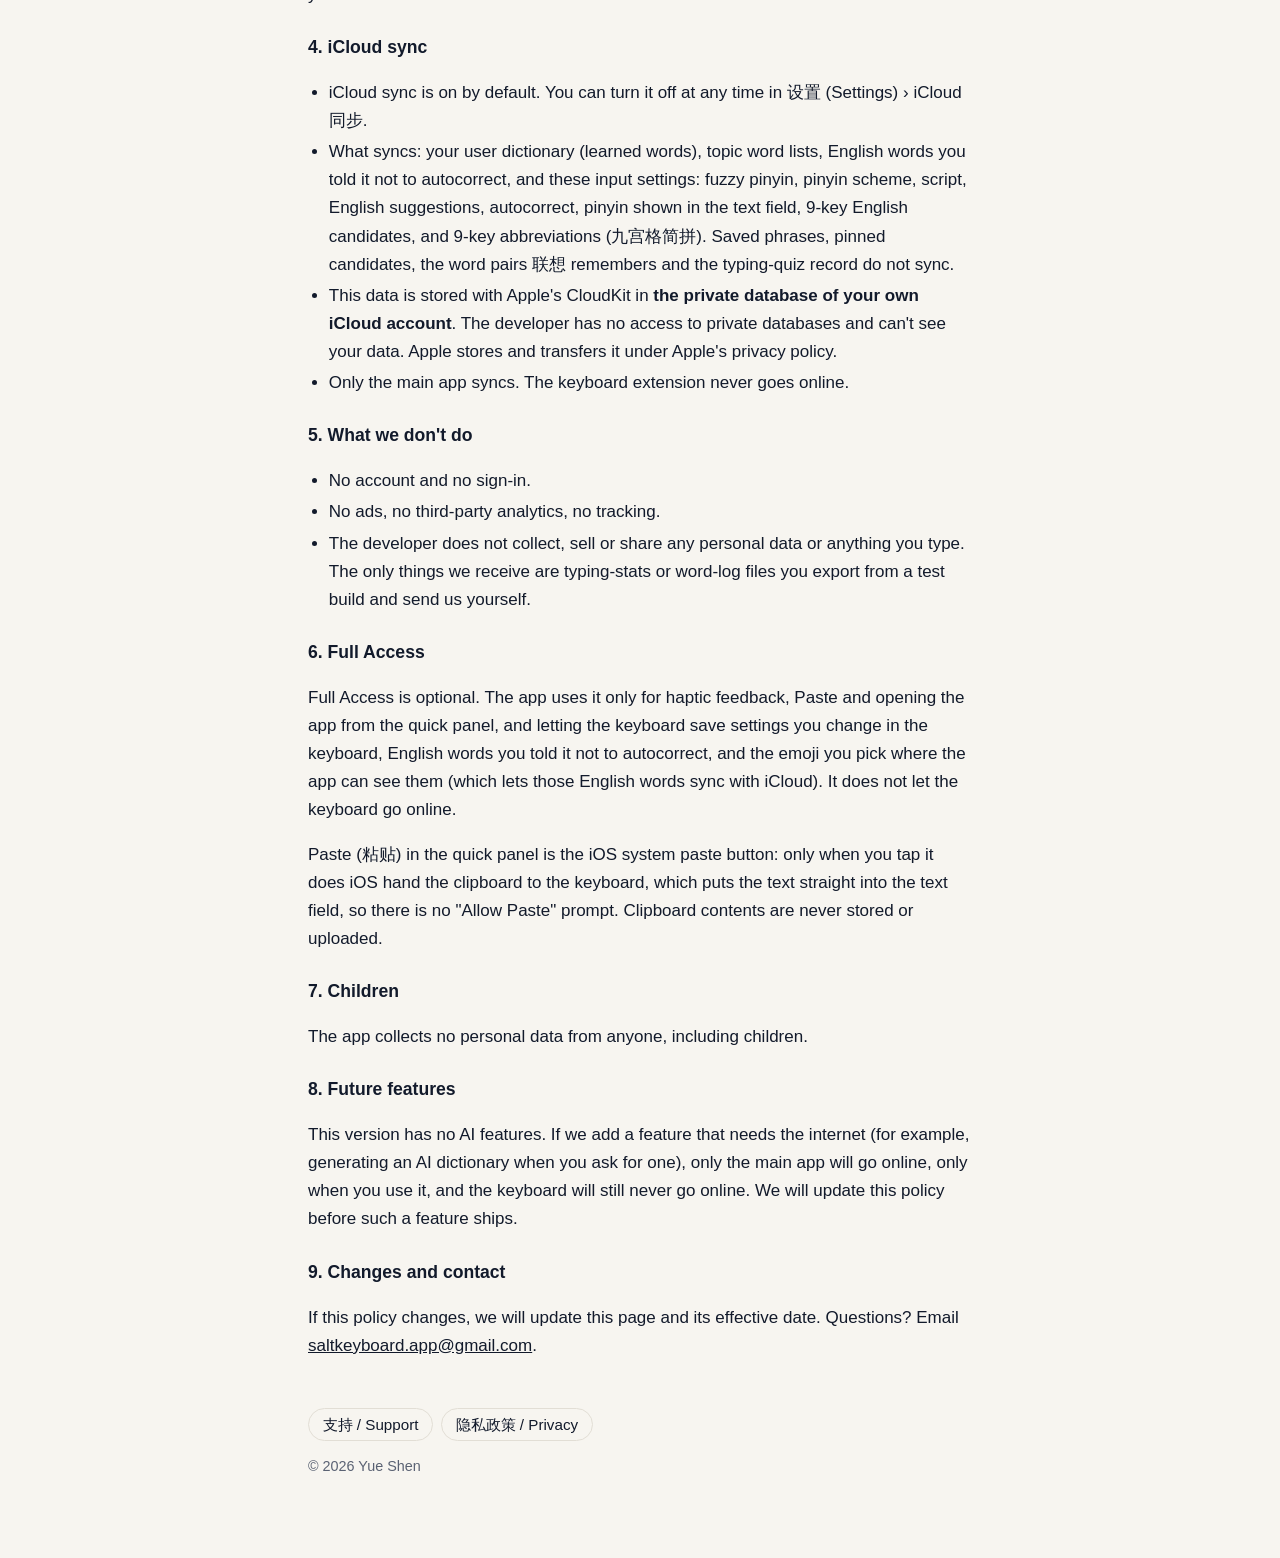
==== commit c2fd7fe6: "Privacy: next-word prediction pairs and typing quiz (from Salt ee8dae9)" ====
--- a/privacy.html
+++ b/privacy.html
@@ -14,7 +14,7 @@
 <header class="brand">
   <h1>隐私政策 · 隱私權政策 · Privacy Policy</h1>
   <p>盐输入法 · 鹽輸入法 · Salt</p>
-  <p class="muted">生效日期 / 生效日期 / Effective: 2026-10-24</p>
+  <p class="muted">生效日期 / 生效日期 / Effective: 2026-10-26</p>
 </header>
 
 <nav class="lang" aria-label="Language">
@@ -52,10 +52,12 @@
   <p>在键盘的快捷面板里打开「无痕模式」后，盐不再学习你选的词，也不记住不再自动更正的英文词和选过的 emoji，直到你手动关掉。开着时，空格键上会显示「无痕」，每次弹出键盘会短暂提示一次，App 主页也会显示提醒；连续开了 24 小时以上，会问你一次要不要关掉。</p>
   <p>长按候选可以删除或置顶这个词。删除学会的词是从本机的用户词库里删掉；置顶记录只存在这台设备上，不同步。</p>
   <p>「防误触」（「设置」›「键盘」，默认开启）只在全键盘拼音下起作用：点在按键边缘时，键盘用 App 内置的字母概率表判断你更可能想按哪个键。判断在设备上完成，不另外记录你的按键。</p>
+  <p>「了解我的打字习惯」（打字小测验，在「设置」›「输入」，第一次设置完成后也会邀请你做一次）：你在本 App 里按平时的习惯打几个词和一句话，盐据此建议要打开的模糊音等设置，每一项由你决定。测验时打的字和按键只在内存里用来判断，不会写进存储；测验用的键盘不学词、不记录。本 App 只在这台设备上（本 App 自己的容器里）保存最近一次测验改了哪些设置，以及依据（哪个测验词、你打成了什么拼音）和你习惯整句打还是逐词打，用来在测验页显示和撤销；这份记录不同步、不上传。无痕模式开着时，只保存改了哪些设置。改动后的设置本身和其他输入设置一样（见第 4 节）。</p>
   <p><strong>仅 TestFlight 测试版：</strong>「设置」›「键盘」›「测试统计（仅测试版）」默认关闭。你手动开启后，键盘每天只记上屏、删除等次数，不记录打出的字、拼音和所在的 App；无痕模式开着时什么都不记。统计只存在这台设备上，不联网；只有你点「导出」才生成文件，由你决定发给谁。App Store 版本没有这个功能。（下面的「用词记录」是另一个功能，会记录文字。）</p>
   <p><strong>仅 TestFlight 测试版：</strong>「设置」›「键盘」›「用词记录（仅测试版）」默认关闭，只在你手动开启后记录，用来找出词库需要改进的地方。和「测试统计」不同，它<strong>会记录你打出的中文</strong>：开启后，你用盐输入法打中文时，键盘会记下上屏的中文、为它按的键（字母或九宫格数字）、选的是第几个候选、当时排在前三的候选、有没有用「选拼音」、上屏后马上删掉了几个字，以及整段清空或放弃的拼音；也会记下用的词库和键盘布局，时间只记到日期。</p>
   <p>用词记录不记录：英文输入；密码框里打的字；App 标明了内容类型（如验证码、用户名、姓名、电话、邮箱、网址、地址、银行卡）或使用数字、电话、邮箱、网址等非标准键盘的输入框里打的字；你在哪个 App 里打字；输入框里原有的文字。无痕模式开着时暂停记录。</p>
   <p>用词记录只存在这台设备上：开了「完全访问」时存在本 App 与键盘共用的 App 群组容器里，没开时先存在键盘自己的容器里，开启后再移过去。它不联网，也不随 iCloud 同步。开启 14 天后自动关闭，已有记录保留到你清除为止；文件超过 20 MB 时会删掉最早的记录。只有你点「导出」才生成文件，由你决定发给谁；随时可以点「清除」删除全部记录，删除本 App 也会一并删除。App Store 版本没有这个功能。</p>
+  <p><strong>仅 TestFlight 测试版：</strong>「联想」（「设置」›「输入」，测试版默认开启）：打完中文后，候选栏列出接下来可能打的词。联想用的词频表内置在 App 里，只含词的搭配次数，不含原文。为了把你常用的排在前面，键盘会在这台设备上记住你打完哪个词后接着打了哪个词（词对和次数，最多约 5000 组，满了先删最久没用的），不记所在的 App。无痕模式开着时、打英文时，以及「用词记录」不记录的那些输入框里（密码、验证码、电话、邮箱、网址、地址等），都不记。词对只存在键盘自己的容器里，不联网，不随 iCloud 同步。点「设置」›「输入」›「清除联想记录」后，下次弹出键盘时会删除已记住的词对；关闭「联想」后不再记录，也不再显示联想；删除本 App 也会一并删除。App Store 版本暂时没有这个功能。</p>
   <p>键盘提供英文拼写建议时，会使用 iOS 提供给键盘的通讯录姓名和「文本替换」。这些内容由系统交给键盘，只在设备上使用，不会保存到别处或发送出去。本 App 不请求通讯录权限。</p>
 
   <h3>3. App 什么时候联网</h3>
@@ -69,7 +71,7 @@
   <h3>4. iCloud 同步</h3>
   <ul>
     <li>iCloud 同步默认开启，可在「设置」›「iCloud 同步」中随时关闭。</li>
-    <li>同步的内容：用户词库（学会的词）、主题词库、不再自动更正的英文词，以及以下输入设置：模糊音、拼音方案、字形、英文拼写建议、自动更正、拼音显示在输入框中、九宫格英文候选、九宫格简拼。常用语和候选置顶不同步。</li>
+    <li>同步的内容：用户词库（学会的词）、主题词库、不再自动更正的英文词，以及以下输入设置：模糊音、拼音方案、字形、英文拼写建议、自动更正、拼音显示在输入框中、九宫格英文候选、九宫格简拼。常用语、候选置顶、联想记住的词对和打字小测验记录不同步。</li>
     <li>这些数据通过 Apple 的 CloudKit 存在<strong>你自己 iCloud 账号的私有数据库</strong>里。开发者无法访问私有数据库，看不到你的数据。存储和传输由 Apple 负责，适用 Apple 的隐私政策。</li>
     <li>同步只由主 App 完成，键盘扩展不联网。</li>
   </ul>
@@ -123,10 +125,12 @@
   <p>在鍵盤的快捷面板裡打開「无痕模式」後，鹽不再學習你選的詞，也不記住不再自動修正的英文字和選過的 emoji，直到你手動關掉。開著時，空白鍵上會顯示「無痕」，每次叫出鍵盤會短暫提示一次，App 主頁也會顯示提醒；連續開了 24 小時以上，會問你一次要不要關掉。</p>
   <p>長按候選可以刪除或置頂這個詞。刪除學會的詞是從本機的使用者詞庫裡刪掉；置頂記錄只存在這台裝置上，不同步。</p>
   <p>「防误触」（「设置」›「键盘」，預設開啟）只在全鍵盤拼音下起作用：點在按鍵邊緣時，鍵盤用 App 內建的字母機率表判斷你比較可能想按哪個鍵。判斷在裝置上完成，不另外記錄你的按鍵。</p>
+  <p>「了解我的打字习惯」（打字小測驗，在「设置」›「输入」，第一次設定完成後也會邀請你做一次）：你在本 App 裡按平時的習慣打幾個詞和一句話，鹽據此建議要打開的模糊音等設定，每一項由你決定。測驗時打的字和按鍵只在記憶體裡用來判斷，不會寫進儲存空間；測驗用的鍵盤不學詞、不記錄。本 App 只在這台裝置上（本 App 自己的容器裡）儲存最近一次測驗改了哪些設定，以及依據（哪個測驗詞、你打成了什麼拼音）和你習慣整句打還是逐詞打，用來在測驗頁顯示和撤銷；這份記錄不同步、不上傳。無痕模式開著時，只儲存改了哪些設定。改動後的設定本身和其他輸入設定一樣（見第 4 節）。</p>
   <p><strong>僅限 TestFlight 測試版：</strong>「设置」›「键盘」›「测试统计（仅测试版）」預設關閉。你手動開啟後，鍵盤每天只記上屏、刪除等次數，不記錄打出的字、拼音和所在的 App；無痕模式開著時什麼都不記。統計只存在這台裝置上，不連網；只有你點「导出」才產生檔案，由你決定傳給誰。App Store 版本沒有這個功能。（下面的「用词记录」是另一個功能，會記錄文字。）</p>
   <p><strong>僅限 TestFlight 測試版：</strong>「设置」›「键盘」›「用词记录（仅测试版）」預設關閉，只在你手動開啟後記錄，用來找出詞庫需要改進的地方。和「测试统计」不同，它<strong>會記錄你打出的中文</strong>：開啟後，你用鹽輸入法打中文時，鍵盤會記下上屏的中文、為它按的鍵（字母或九宮格數字）、選的是第幾個候選、當時排在前三的候選、有沒有用「选拼音」、上屏後馬上刪掉了幾個字，以及整段清空或放棄的拼音；也會記下用的詞庫和鍵盤佈局，時間只記到日期。</p>
   <p>用詞記錄不記錄：英文輸入；密碼框裡打的字；App 標明了內容類型（如驗證碼、使用者名稱、姓名、電話、電子郵件、網址、地址、信用卡）或使用數字、電話、電子郵件、網址等非標準鍵盤的輸入框裡打的字；你在哪個 App 裡打字；輸入框裡原有的文字。無痕模式開著時暫停記錄。</p>
   <p>用詞記錄只存在這台裝置上：開了「完整取用」時存在本 App 與鍵盤共用的 App 群組容器裡，沒開時先存在鍵盤自己的容器裡，開啟後再移過去。它不連網，也不隨 iCloud 同步。開啟 14 天後自動關閉，已有記錄保留到你清除為止；檔案超過 20 MB 時會刪掉最早的記錄。只有你點「导出」才產生檔案，由你決定傳給誰；隨時可以點「清除」刪除全部記錄，刪除本 App 也會一併刪除。App Store 版本沒有這個功能。</p>
+  <p><strong>僅限 TestFlight 測試版：</strong>「联想」（「设置」›「输入」，測試版預設開啟）：打完中文後，候選列列出接下來可能打的詞。聯想用的詞頻表內建在 App 裡，只含詞的搭配次數，不含原文。為了把你常用的排在前面，鍵盤會在這台裝置上記住你打完哪個詞後接著打了哪個詞（詞對和次數，最多約 5000 組，滿了先刪最久沒用的），不記所在的 App。無痕模式開著時、打英文時，以及「用词记录」不記錄的那些輸入框裡（密碼、驗證碼、電話、電子郵件、網址、地址等），都不記。詞對只存在鍵盤自己的容器裡，不連網，不隨 iCloud 同步。點「设置」›「输入」›「清除联想记录」後，下次叫出鍵盤時會刪除已記住的詞對；關閉「联想」後不再記錄，也不再顯示聯想；刪除本 App 也會一併刪除。App Store 版本暫時沒有這個功能。</p>
   <p>鍵盤提供英文拼字建議時，會使用 iOS 提供給鍵盤的聯絡人姓名和「替代文字」。這些內容由系統交給鍵盤，只在裝置上使用，不會儲存到別處或傳送出去。本 App 不要求聯絡人權限。</p>
 
   <h3>3. App 什麼時候連網</h3>
@@ -140,7 +144,7 @@
   <h3>4. iCloud 同步</h3>
   <ul>
     <li>iCloud 同步預設開啟，可在「设置」›「iCloud 同步」中隨時關閉。</li>
-    <li>同步的內容：使用者詞庫（學會的詞）、主題詞庫、不再自動修正的英文字，以及以下輸入設定：模糊音、拼音方案、字形、英文拼字建議、自動修正、拼音顯示在輸入框中、九宮格英文候選、九宮格簡拼。常用語和候選置頂不同步。</li>
+    <li>同步的內容：使用者詞庫（學會的詞）、主題詞庫、不再自動修正的英文字，以及以下輸入設定：模糊音、拼音方案、字形、英文拼字建議、自動修正、拼音顯示在輸入框中、九宮格英文候選、九宮格簡拼。常用語、候選置頂、聯想記住的詞對和打字小測驗記錄不同步。</li>
     <li>這些資料透過 Apple 的 CloudKit 存在<strong>你自己 iCloud 帳號的私人資料庫</strong>裡。開發者無法存取私人資料庫，看不到你的資料。儲存和傳輸由 Apple 負責，適用 Apple 的隱私權政策。</li>
     <li>同步只由主 App 完成，鍵盤擴充功能不連網。</li>
   </ul>
@@ -194,10 +198,12 @@
   <p>When you turn on Incognito (无痕模式) in the keyboard's quick panel, Salt stops learning the words you pick, and stops remembering English words you told it not to autocorrect and the emoji you pick, until you turn it off. While it's on, the space bar shows 无痕 (Incognito), a short notice appears each time the keyboard comes up, and the app's home screen shows a reminder; after 24 hours on, Salt asks you once whether to turn it off.</p>
   <p>Long-press a candidate to delete or pin it. Deleting a learned word removes it from the user dictionary on your device; pins are stored only on this device and don't sync.</p>
   <p>防误触 (Touch correction, in 设置 › 键盘, on by default) works only on the full pinyin keyboard: when you tap near the edge of a key, the keyboard uses a letter-probability table built into the app to pick the key you more likely meant. This happens on device, and your key presses are not recorded for it.</p>
+  <p>了解我的打字习惯 (the typing quiz, in 设置 › 输入; also offered once when first setup finishes): you type a few words and a sentence in the app your usual way, and Salt suggests settings such as fuzzy pinyin options to turn on; you decide on each one. What you type and the keys you press during the quiz are used in memory only and never written to storage; the quiz keyboard learns and records nothing. On this device only (in the app's own container), the app keeps which settings the last quiz changed, the evidence for each (which quiz word, and the pinyin you typed for it), and whether you tend to type whole sentences or word by word, so the quiz page can show them and let you undo each change. This record never syncs or leaves the device. While Incognito (无痕模式) is on, only the changed settings are kept. The changed settings themselves are treated like any other input setting (see section 4).</p>
   <p><strong>TestFlight builds only:</strong> 测试统计 (Typing stats, in 设置 › 键盘) is off by default. If you turn it on, the keyboard keeps daily counts such as commits and deletions; it never records the text you type, the pinyin, or which app you're in, and records nothing while Incognito is on. The counts stay on this device and never go online; a file is created only when you tap 导出 (Export), and you decide who gets it. The App Store version doesn't have this feature. (The word log below is a separate feature, and it does record text.)</p>
   <p><strong>TestFlight builds only:</strong> 用词记录 (Word log, in 设置 › 键盘) is off by default and records only after you turn it on; it helps us find where the word lists need work. Unlike typing stats, <strong>it records the Chinese you type</strong>: while it's on and you type Chinese with Salt, the keyboard records the text you commit, the keys you pressed for it (letters or 9-key digits), which candidate you picked and the top three shown at the time, whether you used 选拼音, how many characters you deleted right after committing, and pinyin you cleared or abandoned. It also notes the word list and keyboard layout in use, with dates only, not times.</p>
   <p>The word log never records: English typing; anything typed in password fields; anything typed in fields where the app declares a content type (such as verification codes, usernames, names, phone numbers, email, URLs, addresses or card numbers) or uses a non-standard keyboard (such as number, phone, email or URL keyboards); which app you're typing in; or text already in the field. It pauses while Incognito (无痕模式) is on.</p>
   <p>The word log stays on this device: with Full Access on, in the App Group container shared by the app and its keyboard; without it, in the keyboard's own container until Full Access is turned on. It never goes online and doesn't sync with iCloud. It turns itself off 14 days after you turn it on; what was recorded stays until you clear it, and past 20 MB the oldest entries are dropped. A file is created only when you tap 导出 (Export), and you decide who gets it; 清除 (Clear) deletes everything at any time, and deleting the app deletes it too. The App Store version doesn't have this feature.</p>
+  <p><strong>TestFlight builds only:</strong> 联想 (next-word suggestions, in 设置 › 输入, on by default in test builds): after you type Chinese, the candidate bar lists words you may type next. The word-frequency table behind it is built into the app and holds only counts of which words go together, no source text. To put your own habits first, the keyboard remembers on this device which word you typed after which (word pairs and counts, up to about 5,000; the least recently used go first when full), never which app you're in. Nothing is remembered while Incognito (无痕模式) is on, while you type English, or in the fields the word log skips (passwords, verification codes, phone numbers, email, URLs, addresses and the like). The pairs stay in the keyboard's own container; they never go online and don't sync with iCloud. Tap 设置 › 输入 › 清除联想记录 (Clear) and the remembered pairs are deleted the next time the keyboard comes up; turning 联想 off stops both suggestions and remembering; deleting the app deletes them too. The App Store version doesn't have this feature yet.</p>
   <p>For English suggestions, the keyboard uses the contact names and Text Replacements that iOS provides to keyboards. The system hands these to the keyboard; they are used on device only and are never stored elsewhere or sent anywhere. The app does not ask for Contacts permission.</p>
 
   <h3>3. When the app goes online</h3>
@@ -211,7 +217,7 @@
   <h3>4. iCloud sync</h3>
   <ul>
     <li>iCloud sync is on by default. You can turn it off at any time in 设置 (Settings) › iCloud 同步.</li>
-    <li>What syncs: your user dictionary (learned words), topic word lists, English words you told it not to autocorrect, and these input settings: fuzzy pinyin, pinyin scheme, script, English suggestions, autocorrect, pinyin shown in the text field, 9-key English candidates, and 9-key abbreviations (九宫格简拼). Saved phrases and pinned candidates do not sync.</li>
+    <li>What syncs: your user dictionary (learned words), topic word lists, English words you told it not to autocorrect, and these input settings: fuzzy pinyin, pinyin scheme, script, English suggestions, autocorrect, pinyin shown in the text field, 9-key English candidates, and 9-key abbreviations (九宫格简拼). Saved phrases, pinned candidates, the word pairs 联想 remembers and the typing-quiz record do not sync.</li>
     <li>This data is stored with Apple's CloudKit in <strong>the private database of your own iCloud account</strong>. The developer has no access to private databases and can't see your data. Apple stores and transfers it under Apple's privacy policy.</li>
     <li>Only the main app syncs. The keyboard extension never goes online.</li>
   </ul>
